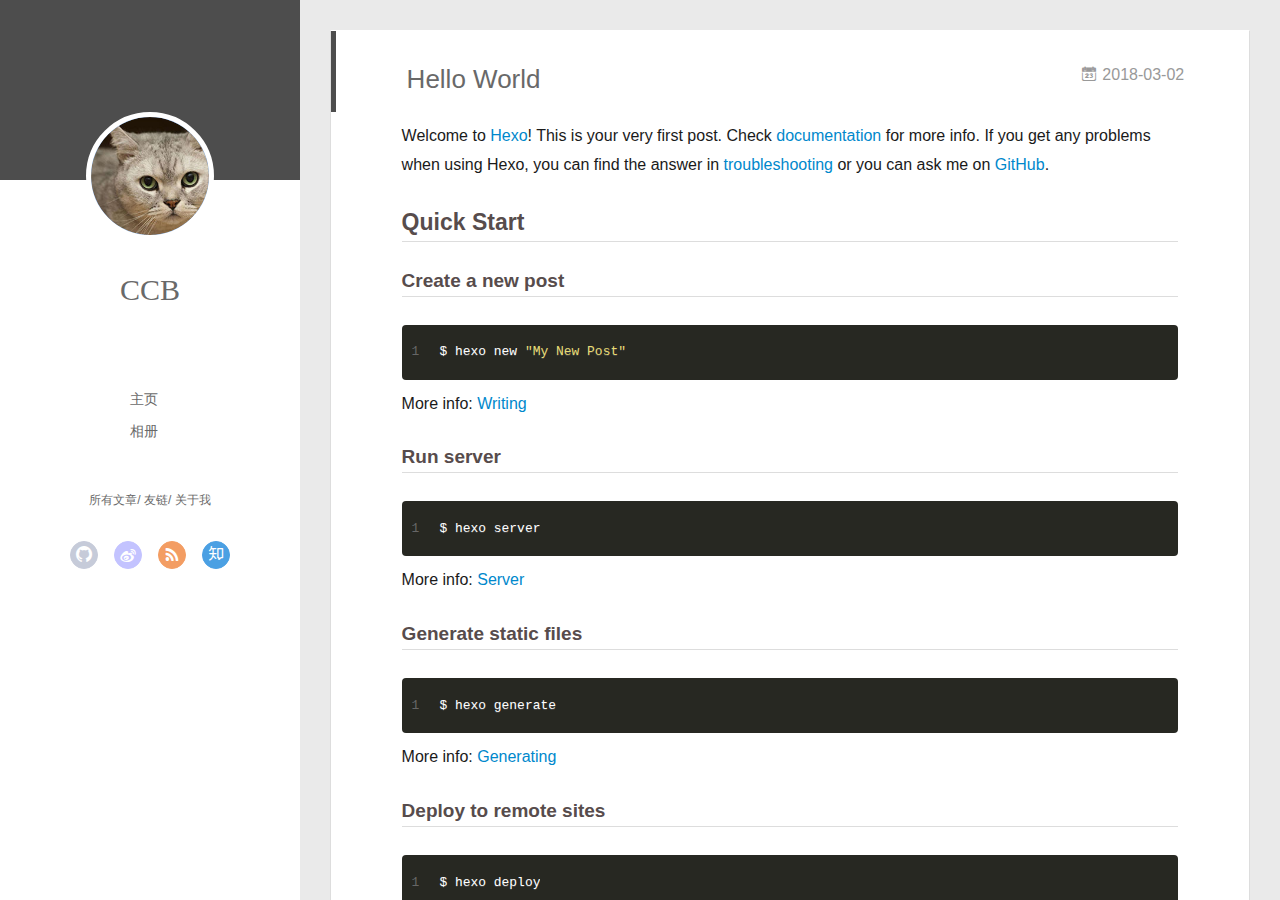
==== index.html @ eb19984a "Site updated: 2018-03-02 11:36:39" ====
<!DOCTYPE html>
<html>
<head>
  <meta charset="utf-8">
  
  <meta name="renderer" content="webkit">
  <meta http-equiv="X-UA-Compatible" content="IE=edge" >
  <link rel="dns-prefetch" href="http://yoursite.com">
  <title>CCB</title>
  <meta name="viewport" content="width=device-width, initial-scale=1, maximum-scale=1">
  <meta property="og:type" content="website">
<meta property="og:title" content="CCB">
<meta property="og:url" content="http://yoursite.com/index.html">
<meta property="og:site_name" content="CCB">
<meta name="twitter:card" content="summary">
<meta name="twitter:title" content="CCB">
  
    <link rel="alternative" href="/atom.xml" title="CCB" type="application/atom+xml">
  
  
    <link rel="icon" href="/favicon.png">
  
  <link rel="stylesheet" type="text/css" href="/./main.0cf68a.css">
  <style type="text/css">
  
    #container.show {
      background: linear-gradient(200deg,#a0cfe4,#e8c37e);
    }
  </style>
  

  

</head>

<body>
  <div id="container" q-class="show:isCtnShow">
    <canvas id="anm-canvas" class="anm-canvas"></canvas>
    <div class="left-col" q-class="show:isShow">
      
<div class="overlay" style="background: #4d4d4d"></div>
<div class="intrude-less">
	<header id="header" class="inner">
		<a href="/" class="profilepic">
			<img src="/img/touxiang2.jpg" class="js-avatar">
		</a>
		<hgroup>
		  <h1 class="header-author"><a href="/">CCB</a></h1>
		</hgroup>
		

		<nav class="header-menu">
			<ul>
			
				<li><a href="/">主页</a></li>
	        
				<li><a href="/photos/">相册</a></li>
	        
			</ul>
		</nav>
		<nav class="header-smart-menu">
    		
    			
    			<a q-on="click: openSlider(e, 'innerArchive')" href="javascript:void(0)">所有文章</a>
    			
            
    			
    			<a q-on="click: openSlider(e, 'friends')" href="javascript:void(0)">友链</a>
    			
            
    			
    			<a q-on="click: openSlider(e, 'aboutme')" href="javascript:void(0)">关于我</a>
    			
            
		</nav>
		<nav class="header-nav">
			<div class="social">
				
					<a class="github" target="_blank" href="#" title="github"><i class="icon-github"></i></a>
		        
					<a class="weibo" target="_blank" href="#" title="weibo"><i class="icon-weibo"></i></a>
		        
					<a class="rss" target="_blank" href="#" title="rss"><i class="icon-rss"></i></a>
		        
					<a class="zhihu" target="_blank" href="#" title="zhihu"><i class="icon-zhihu"></i></a>
		        
			</div>
		</nav>
	</header>		
</div>

    </div>
    <div class="mid-col" q-class="show:isShow,hide:isShow|isFalse">
      
<nav id="mobile-nav">
  	<div class="overlay js-overlay" style="background: #4d4d4d"></div>
	<div class="btnctn js-mobile-btnctn">
  		<div class="slider-trigger list" q-on="click: openSlider(e)"><i class="icon icon-sort"></i></div>
	</div>
	<div class="intrude-less">
		<header id="header" class="inner">
			<div class="profilepic">
				<img src="/img/touxiang2.jpg" class="js-avatar">
			</div>
			<hgroup>
			  <h1 class="header-author js-header-author">CCB</h1>
			</hgroup>
			
			
			
				
			
				
			
			
			
			<nav class="header-nav">
				<div class="social">
					
						<a class="github" target="_blank" href="#" title="github"><i class="icon-github"></i></a>
			        
						<a class="weibo" target="_blank" href="#" title="weibo"><i class="icon-weibo"></i></a>
			        
						<a class="rss" target="_blank" href="#" title="rss"><i class="icon-rss"></i></a>
			        
						<a class="zhihu" target="_blank" href="#" title="zhihu"><i class="icon-zhihu"></i></a>
			        
				</div>
			</nav>

			<nav class="header-menu js-header-menu">
				<ul style="width: 50%">
				
				
					<li style="width: 50%"><a href="/">主页</a></li>
		        
					<li style="width: 50%"><a href="/photos/">相册</a></li>
		        
				</ul>
			</nav>
		</header>				
	</div>
	<div class="mobile-mask" style="display:none" q-show="isShow"></div>
</nav>

      <div id="wrapper" class="body-wrap">
        <div class="menu-l">
          <div class="canvas-wrap">
            <canvas data-colors="#eaeaea" data-sectionHeight="100" data-contentId="js-content" id="myCanvas1" class="anm-canvas"></canvas>
          </div>
          <div id="js-content" class="content-ll">
            
  
    <article id="post-hello-world" class="article article-type-post  article-index" itemscope itemprop="blogPost">
  <div class="article-inner">
    
      <header class="article-header">
        
  
    <h1 itemprop="name">
      <a class="article-title" href="/2018/03/02/hello-world/">Hello World</a>
    </h1>
  

        
        <a href="/2018/03/02/hello-world/" class="archive-article-date">
  	<time datetime="2018-03-02T03:32:11.228Z" itemprop="datePublished"><i class="icon-calendar icon"></i>2018-03-02</time>
</a>
        
      </header>
    
    <div class="article-entry" itemprop="articleBody">
      
        <p>Welcome to <a href="https://hexo.io/" target="_blank" rel="noopener">Hexo</a>! This is your very first post. Check <a href="https://hexo.io/docs/" target="_blank" rel="noopener">documentation</a> for more info. If you get any problems when using Hexo, you can find the answer in <a href="https://hexo.io/docs/troubleshooting.html" target="_blank" rel="noopener">troubleshooting</a> or you can ask me on <a href="https://github.com/hexojs/hexo/issues" target="_blank" rel="noopener">GitHub</a>.</p>
<h2 id="Quick-Start"><a href="#Quick-Start" class="headerlink" title="Quick Start"></a>Quick Start</h2><h3 id="Create-a-new-post"><a href="#Create-a-new-post" class="headerlink" title="Create a new post"></a>Create a new post</h3><figure class="highlight bash"><table><tr><td class="gutter"><pre><span class="line">1</span><br></pre></td><td class="code"><pre><span class="line">$ hexo new <span class="string">"My New Post"</span></span><br></pre></td></tr></table></figure>
<p>More info: <a href="https://hexo.io/docs/writing.html" target="_blank" rel="noopener">Writing</a></p>
<h3 id="Run-server"><a href="#Run-server" class="headerlink" title="Run server"></a>Run server</h3><figure class="highlight bash"><table><tr><td class="gutter"><pre><span class="line">1</span><br></pre></td><td class="code"><pre><span class="line">$ hexo server</span><br></pre></td></tr></table></figure>
<p>More info: <a href="https://hexo.io/docs/server.html" target="_blank" rel="noopener">Server</a></p>
<h3 id="Generate-static-files"><a href="#Generate-static-files" class="headerlink" title="Generate static files"></a>Generate static files</h3><figure class="highlight bash"><table><tr><td class="gutter"><pre><span class="line">1</span><br></pre></td><td class="code"><pre><span class="line">$ hexo generate</span><br></pre></td></tr></table></figure>
<p>More info: <a href="https://hexo.io/docs/generating.html" target="_blank" rel="noopener">Generating</a></p>
<h3 id="Deploy-to-remote-sites"><a href="#Deploy-to-remote-sites" class="headerlink" title="Deploy to remote sites"></a>Deploy to remote sites</h3><figure class="highlight bash"><table><tr><td class="gutter"><pre><span class="line">1</span><br></pre></td><td class="code"><pre><span class="line">$ hexo deploy</span><br></pre></td></tr></table></figure>
<p>More info: <a href="https://hexo.io/docs/deployment.html" target="_blank" rel="noopener">Deployment</a></p>

      

      
    </div>
    <div class="article-info article-info-index">
      
      
      

      
        <p class="article-more-link">
          <a class="article-more-a" href="/2018/03/02/hello-world/">展开全文 >></a>
        </p>
      

      
      <div class="clearfix"></div>
    </div>
  </div>
</article>

<aside class="wrap-side-operation">
    <div class="mod-side-operation">
        
        <div class="jump-container" id="js-jump-container" style="display:none;">
            <a href="javascript:void(0)" class="mod-side-operation__jump-to-top">
                <i class="icon-font icon-back"></i>
            </a>
            <div id="js-jump-plan-container" class="jump-plan-container" style="top: -11px;">
                <i class="icon-font icon-plane jump-plane"></i>
            </div>
        </div>
        
        
    </div>
</aside>




  
    <article id="post-你好，Hexo" class="article article-type-post  article-index" itemscope itemprop="blogPost">
  <div class="article-inner">
    
      <header class="article-header">
        
  
    <h1 itemprop="name">
      <a class="article-title" href="/2018/02/28/你好，Hexo/">你好，Hexo</a>
    </h1>
  

        
        <a href="/2018/02/28/你好，Hexo/" class="archive-article-date">
  	<time datetime="2018-02-28T11:35:51.000Z" itemprop="datePublished"><i class="icon-calendar icon"></i>2018-02-28</time>
</a>
        
      </header>
    
    <div class="article-entry" itemprop="articleBody">
      
        
      

      
    </div>
    <div class="article-info article-info-index">
      
      
      

      
        <p class="article-more-link">
          <a class="article-more-a" href="/2018/02/28/你好，Hexo/">展开全文 >></a>
        </p>
      

      
      <div class="clearfix"></div>
    </div>
  </div>
</article>

<aside class="wrap-side-operation">
    <div class="mod-side-operation">
        
        <div class="jump-container" id="js-jump-container" style="display:none;">
            <a href="javascript:void(0)" class="mod-side-operation__jump-to-top">
                <i class="icon-font icon-back"></i>
            </a>
            <div id="js-jump-plan-container" class="jump-plan-container" style="top: -11px;">
                <i class="icon-font icon-plane jump-plane"></i>
            </div>
        </div>
        
        
    </div>
</aside>




  
  


          </div>
        </div>
      </div>
      <footer id="footer">
  <div class="outer">
    <div id="footer-info">
    	<div class="footer-left">
    		&copy; 2018 CCB
    	</div>
      	<div class="footer-right">
      		<a href="http://hexo.io/" target="_blank">Hexo</a>  Theme <a href="https://github.com/litten/hexo-theme-yilia" target="_blank">Yilia</a> by Litten
      	</div>
    </div>
  </div>
</footer>
    </div>
    <script>
	var yiliaConfig = {
		mathjax: false,
		isHome: true,
		isPost: false,
		isArchive: false,
		isTag: false,
		isCategory: false,
		open_in_new: false,
		toc_hide_index: true,
		root: "/",
		innerArchive: true,
		showTags: false
	}
</script>

<script>!function(t){function n(e){if(r[e])return r[e].exports;var i=r[e]={exports:{},id:e,loaded:!1};return t[e].call(i.exports,i,i.exports,n),i.loaded=!0,i.exports}var r={};n.m=t,n.c=r,n.p="./",n(0)}([function(t,n,r){r(195),t.exports=r(191)},function(t,n,r){var e=r(3),i=r(52),o=r(27),u=r(28),c=r(53),f="prototype",a=function(t,n,r){var s,l,h,v,p=t&a.F,d=t&a.G,y=t&a.S,g=t&a.P,b=t&a.B,m=d?e:y?e[n]||(e[n]={}):(e[n]||{})[f],x=d?i:i[n]||(i[n]={}),w=x[f]||(x[f]={});d&&(r=n);for(s in r)l=!p&&m&&void 0!==m[s],h=(l?m:r)[s],v=b&&l?c(h,e):g&&"function"==typeof h?c(Function.call,h):h,m&&u(m,s,h,t&a.U),x[s]!=h&&o(x,s,v),g&&w[s]!=h&&(w[s]=h)};e.core=i,a.F=1,a.G=2,a.S=4,a.P=8,a.B=16,a.W=32,a.U=64,a.R=128,t.exports=a},function(t,n,r){var e=r(6);t.exports=function(t){if(!e(t))throw TypeError(t+" is not an object!");return t}},function(t,n){var r=t.exports="undefined"!=typeof window&&window.Math==Math?window:"undefined"!=typeof self&&self.Math==Math?self:Function("return this")();"number"==typeof __g&&(__g=r)},function(t,n){t.exports=function(t){try{return!!t()}catch(t){return!0}}},function(t,n){var r=t.exports="undefined"!=typeof window&&window.Math==Math?window:"undefined"!=typeof self&&self.Math==Math?self:Function("return this")();"number"==typeof __g&&(__g=r)},function(t,n){t.exports=function(t){return"object"==typeof t?null!==t:"function"==typeof t}},function(t,n,r){var e=r(126)("wks"),i=r(76),o=r(3).Symbol,u="function"==typeof o;(t.exports=function(t){return e[t]||(e[t]=u&&o[t]||(u?o:i)("Symbol."+t))}).store=e},function(t,n){var r={}.hasOwnProperty;t.exports=function(t,n){return r.call(t,n)}},function(t,n,r){var e=r(94),i=r(33);t.exports=function(t){return e(i(t))}},function(t,n,r){t.exports=!r(4)(function(){return 7!=Object.defineProperty({},"a",{get:function(){return 7}}).a})},function(t,n,r){var e=r(2),i=r(167),o=r(50),u=Object.defineProperty;n.f=r(10)?Object.defineProperty:function(t,n,r){if(e(t),n=o(n,!0),e(r),i)try{return u(t,n,r)}catch(t){}if("get"in r||"set"in r)throw TypeError("Accessors not supported!");return"value"in r&&(t[n]=r.value),t}},function(t,n,r){t.exports=!r(18)(function(){return 7!=Object.defineProperty({},"a",{get:function(){return 7}}).a})},function(t,n,r){var e=r(14),i=r(22);t.exports=r(12)?function(t,n,r){return e.f(t,n,i(1,r))}:function(t,n,r){return t[n]=r,t}},function(t,n,r){var e=r(20),i=r(58),o=r(42),u=Object.defineProperty;n.f=r(12)?Object.defineProperty:function(t,n,r){if(e(t),n=o(n,!0),e(r),i)try{return u(t,n,r)}catch(t){}if("get"in r||"set"in r)throw TypeError("Accessors not supported!");return"value"in r&&(t[n]=r.value),t}},function(t,n,r){var e=r(40)("wks"),i=r(23),o=r(5).Symbol,u="function"==typeof o;(t.exports=function(t){return e[t]||(e[t]=u&&o[t]||(u?o:i)("Symbol."+t))}).store=e},function(t,n,r){var e=r(67),i=Math.min;t.exports=function(t){return t>0?i(e(t),9007199254740991):0}},function(t,n,r){var e=r(46);t.exports=function(t){return Object(e(t))}},function(t,n){t.exports=function(t){try{return!!t()}catch(t){return!0}}},function(t,n,r){var e=r(63),i=r(34);t.exports=Object.keys||function(t){return e(t,i)}},function(t,n,r){var e=r(21);t.exports=function(t){if(!e(t))throw TypeError(t+" is not an object!");return t}},function(t,n){t.exports=function(t){return"object"==typeof t?null!==t:"function"==typeof t}},function(t,n){t.exports=function(t,n){return{enumerable:!(1&t),configurable:!(2&t),writable:!(4&t),value:n}}},function(t,n){var r=0,e=Math.random();t.exports=function(t){return"Symbol(".concat(void 0===t?"":t,")_",(++r+e).toString(36))}},function(t,n){var r={}.hasOwnProperty;t.exports=function(t,n){return r.call(t,n)}},function(t,n){var r=t.exports={version:"2.4.0"};"number"==typeof __e&&(__e=r)},function(t,n){t.exports=function(t){if("function"!=typeof t)throw TypeError(t+" is not a function!");return t}},function(t,n,r){var e=r(11),i=r(66);t.exports=r(10)?function(t,n,r){return e.f(t,n,i(1,r))}:function(t,n,r){return t[n]=r,t}},function(t,n,r){var e=r(3),i=r(27),o=r(24),u=r(76)("src"),c="toString",f=Function[c],a=(""+f).split(c);r(52).inspectSource=function(t){return f.call(t)},(t.exports=function(t,n,r,c){var f="function"==typeof r;f&&(o(r,"name")||i(r,"name",n)),t[n]!==r&&(f&&(o(r,u)||i(r,u,t[n]?""+t[n]:a.join(String(n)))),t===e?t[n]=r:c?t[n]?t[n]=r:i(t,n,r):(delete t[n],i(t,n,r)))})(Function.prototype,c,function(){return"function"==typeof this&&this[u]||f.call(this)})},function(t,n,r){var e=r(1),i=r(4),o=r(46),u=function(t,n,r,e){var i=String(o(t)),u="<"+n;return""!==r&&(u+=" "+r+'="'+String(e).replace(/"/g,"&quot;")+'"'),u+">"+i+"</"+n+">"};t.exports=function(t,n){var r={};r[t]=n(u),e(e.P+e.F*i(function(){var n=""[t]('"');return n!==n.toLowerCase()||n.split('"').length>3}),"String",r)}},function(t,n,r){var e=r(115),i=r(46);t.exports=function(t){return e(i(t))}},function(t,n,r){var e=r(116),i=r(66),o=r(30),u=r(50),c=r(24),f=r(167),a=Object.getOwnPropertyDescriptor;n.f=r(10)?a:function(t,n){if(t=o(t),n=u(n,!0),f)try{return a(t,n)}catch(t){}if(c(t,n))return i(!e.f.call(t,n),t[n])}},function(t,n,r){var e=r(24),i=r(17),o=r(145)("IE_PROTO"),u=Object.prototype;t.exports=Object.getPrototypeOf||function(t){return t=i(t),e(t,o)?t[o]:"function"==typeof t.constructor&&t instanceof t.constructor?t.constructor.prototype:t instanceof Object?u:null}},function(t,n){t.exports=function(t){if(void 0==t)throw TypeError("Can't call method on  "+t);return t}},function(t,n){t.exports="constructor,hasOwnProperty,isPrototypeOf,propertyIsEnumerable,toLocaleString,toString,valueOf".split(",")},function(t,n){t.exports={}},function(t,n){t.exports=!0},function(t,n){n.f={}.propertyIsEnumerable},function(t,n,r){var e=r(14).f,i=r(8),o=r(15)("toStringTag");t.exports=function(t,n,r){t&&!i(t=r?t:t.prototype,o)&&e(t,o,{configurable:!0,value:n})}},function(t,n,r){var e=r(40)("keys"),i=r(23);t.exports=function(t){return e[t]||(e[t]=i(t))}},function(t,n,r){var e=r(5),i="__core-js_shared__",o=e[i]||(e[i]={});t.exports=function(t){return o[t]||(o[t]={})}},function(t,n){var r=Math.ceil,e=Math.floor;t.exports=function(t){return isNaN(t=+t)?0:(t>0?e:r)(t)}},function(t,n,r){var e=r(21);t.exports=function(t,n){if(!e(t))return t;var r,i;if(n&&"function"==typeof(r=t.toString)&&!e(i=r.call(t)))return i;if("function"==typeof(r=t.valueOf)&&!e(i=r.call(t)))return i;if(!n&&"function"==typeof(r=t.toString)&&!e(i=r.call(t)))return i;throw TypeError("Can't convert object to primitive value")}},function(t,n,r){var e=r(5),i=r(25),o=r(36),u=r(44),c=r(14).f;t.exports=function(t){var n=i.Symbol||(i.Symbol=o?{}:e.Symbol||{});"_"==t.charAt(0)||t in n||c(n,t,{value:u.f(t)})}},function(t,n,r){n.f=r(15)},function(t,n){var r={}.toString;t.exports=function(t){return r.call(t).slice(8,-1)}},function(t,n){t.exports=function(t){if(void 0==t)throw TypeError("Can't call method on  "+t);return t}},function(t,n,r){var e=r(4);t.exports=function(t,n){return!!t&&e(function(){n?t.call(null,function(){},1):t.call(null)})}},function(t,n,r){var e=r(53),i=r(115),o=r(17),u=r(16),c=r(203);t.exports=function(t,n){var r=1==t,f=2==t,a=3==t,s=4==t,l=6==t,h=5==t||l,v=n||c;return function(n,c,p){for(var d,y,g=o(n),b=i(g),m=e(c,p,3),x=u(b.length),w=0,S=r?v(n,x):f?v(n,0):void 0;x>w;w++)if((h||w in b)&&(d=b[w],y=m(d,w,g),t))if(r)S[w]=y;else if(y)switch(t){case 3:return!0;case 5:return d;case 6:return w;case 2:S.push(d)}else if(s)return!1;return l?-1:a||s?s:S}}},function(t,n,r){var e=r(1),i=r(52),o=r(4);t.exports=function(t,n){var r=(i.Object||{})[t]||Object[t],u={};u[t]=n(r),e(e.S+e.F*o(function(){r(1)}),"Object",u)}},function(t,n,r){var e=r(6);t.exports=function(t,n){if(!e(t))return t;var r,i;if(n&&"function"==typeof(r=t.toString)&&!e(i=r.call(t)))return i;if("function"==typeof(r=t.valueOf)&&!e(i=r.call(t)))return i;if(!n&&"function"==typeof(r=t.toString)&&!e(i=r.call(t)))return i;throw TypeError("Can't convert object to primitive value")}},function(t,n,r){var e=r(5),i=r(25),o=r(91),u=r(13),c="prototype",f=function(t,n,r){var a,s,l,h=t&f.F,v=t&f.G,p=t&f.S,d=t&f.P,y=t&f.B,g=t&f.W,b=v?i:i[n]||(i[n]={}),m=b[c],x=v?e:p?e[n]:(e[n]||{})[c];v&&(r=n);for(a in r)(s=!h&&x&&void 0!==x[a])&&a in b||(l=s?x[a]:r[a],b[a]=v&&"function"!=typeof x[a]?r[a]:y&&s?o(l,e):g&&x[a]==l?function(t){var n=function(n,r,e){if(this instanceof t){switch(arguments.length){case 0:return new t;case 1:return new t(n);case 2:return new t(n,r)}return new t(n,r,e)}return t.apply(this,arguments)};return n[c]=t[c],n}(l):d&&"function"==typeof l?o(Function.call,l):l,d&&((b.virtual||(b.virtual={}))[a]=l,t&f.R&&m&&!m[a]&&u(m,a,l)))};f.F=1,f.G=2,f.S=4,f.P=8,f.B=16,f.W=32,f.U=64,f.R=128,t.exports=f},function(t,n){var r=t.exports={version:"2.4.0"};"number"==typeof __e&&(__e=r)},function(t,n,r){var e=r(26);t.exports=function(t,n,r){if(e(t),void 0===n)return t;switch(r){case 1:return function(r){return t.call(n,r)};case 2:return function(r,e){return t.call(n,r,e)};case 3:return function(r,e,i){return t.call(n,r,e,i)}}return function(){return t.apply(n,arguments)}}},function(t,n,r){var e=r(183),i=r(1),o=r(126)("metadata"),u=o.store||(o.store=new(r(186))),c=function(t,n,r){var i=u.get(t);if(!i){if(!r)return;u.set(t,i=new e)}var o=i.get(n);if(!o){if(!r)return;i.set(n,o=new e)}return o},f=function(t,n,r){var e=c(n,r,!1);return void 0!==e&&e.has(t)},a=function(t,n,r){var e=c(n,r,!1);return void 0===e?void 0:e.get(t)},s=function(t,n,r,e){c(r,e,!0).set(t,n)},l=function(t,n){var r=c(t,n,!1),e=[];return r&&r.forEach(function(t,n){e.push(n)}),e},h=function(t){return void 0===t||"symbol"==typeof t?t:String(t)},v=function(t){i(i.S,"Reflect",t)};t.exports={store:u,map:c,has:f,get:a,set:s,keys:l,key:h,exp:v}},function(t,n,r){"use strict";if(r(10)){var e=r(69),i=r(3),o=r(4),u=r(1),c=r(127),f=r(152),a=r(53),s=r(68),l=r(66),h=r(27),v=r(73),p=r(67),d=r(16),y=r(75),g=r(50),b=r(24),m=r(180),x=r(114),w=r(6),S=r(17),_=r(137),O=r(70),E=r(32),P=r(71).f,j=r(154),F=r(76),M=r(7),A=r(48),N=r(117),T=r(146),I=r(155),k=r(80),L=r(123),R=r(74),C=r(130),D=r(160),U=r(11),W=r(31),G=U.f,B=W.f,V=i.RangeError,z=i.TypeError,q=i.Uint8Array,K="ArrayBuffer",J="Shared"+K,Y="BYTES_PER_ELEMENT",H="prototype",$=Array[H],X=f.ArrayBuffer,Q=f.DataView,Z=A(0),tt=A(2),nt=A(3),rt=A(4),et=A(5),it=A(6),ot=N(!0),ut=N(!1),ct=I.values,ft=I.keys,at=I.entries,st=$.lastIndexOf,lt=$.reduce,ht=$.reduceRight,vt=$.join,pt=$.sort,dt=$.slice,yt=$.toString,gt=$.toLocaleString,bt=M("iterator"),mt=M("toStringTag"),xt=F("typed_constructor"),wt=F("def_constructor"),St=c.CONSTR,_t=c.TYPED,Ot=c.VIEW,Et="Wrong length!",Pt=A(1,function(t,n){return Tt(T(t,t[wt]),n)}),jt=o(function(){return 1===new q(new Uint16Array([1]).buffer)[0]}),Ft=!!q&&!!q[H].set&&o(function(){new q(1).set({})}),Mt=function(t,n){if(void 0===t)throw z(Et);var r=+t,e=d(t);if(n&&!m(r,e))throw V(Et);return e},At=function(t,n){var r=p(t);if(r<0||r%n)throw V("Wrong offset!");return r},Nt=function(t){if(w(t)&&_t in t)return t;throw z(t+" is not a typed array!")},Tt=function(t,n){if(!(w(t)&&xt in t))throw z("It is not a typed array constructor!");return new t(n)},It=function(t,n){return kt(T(t,t[wt]),n)},kt=function(t,n){for(var r=0,e=n.length,i=Tt(t,e);e>r;)i[r]=n[r++];return i},Lt=function(t,n,r){G(t,n,{get:function(){return this._d[r]}})},Rt=function(t){var n,r,e,i,o,u,c=S(t),f=arguments.length,s=f>1?arguments[1]:void 0,l=void 0!==s,h=j(c);if(void 0!=h&&!_(h)){for(u=h.call(c),e=[],n=0;!(o=u.next()).done;n++)e.push(o.value);c=e}for(l&&f>2&&(s=a(s,arguments[2],2)),n=0,r=d(c.length),i=Tt(this,r);r>n;n++)i[n]=l?s(c[n],n):c[n];return i},Ct=function(){for(var t=0,n=arguments.length,r=Tt(this,n);n>t;)r[t]=arguments[t++];return r},Dt=!!q&&o(function(){gt.call(new q(1))}),Ut=function(){return gt.apply(Dt?dt.call(Nt(this)):Nt(this),arguments)},Wt={copyWithin:function(t,n){return D.call(Nt(this),t,n,arguments.length>2?arguments[2]:void 0)},every:function(t){return rt(Nt(this),t,arguments.length>1?arguments[1]:void 0)},fill:function(t){return C.apply(Nt(this),arguments)},filter:function(t){return It(this,tt(Nt(this),t,arguments.length>1?arguments[1]:void 0))},find:function(t){return et(Nt(this),t,arguments.length>1?arguments[1]:void 0)},findIndex:function(t){return it(Nt(this),t,arguments.length>1?arguments[1]:void 0)},forEach:function(t){Z(Nt(this),t,arguments.length>1?arguments[1]:void 0)},indexOf:function(t){return ut(Nt(this),t,arguments.length>1?arguments[1]:void 0)},includes:function(t){return ot(Nt(this),t,arguments.length>1?arguments[1]:void 0)},join:function(t){return vt.apply(Nt(this),arguments)},lastIndexOf:function(t){return st.apply(Nt(this),arguments)},map:function(t){return Pt(Nt(this),t,arguments.length>1?arguments[1]:void 0)},reduce:function(t){return lt.apply(Nt(this),arguments)},reduceRight:function(t){return ht.apply(Nt(this),arguments)},reverse:function(){for(var t,n=this,r=Nt(n).length,e=Math.floor(r/2),i=0;i<e;)t=n[i],n[i++]=n[--r],n[r]=t;return n},some:function(t){return nt(Nt(this),t,arguments.length>1?arguments[1]:void 0)},sort:function(t){return pt.call(Nt(this),t)},subarray:function(t,n){var r=Nt(this),e=r.length,i=y(t,e);return new(T(r,r[wt]))(r.buffer,r.byteOffset+i*r.BYTES_PER_ELEMENT,d((void 0===n?e:y(n,e))-i))}},Gt=function(t,n){return It(this,dt.call(Nt(this),t,n))},Bt=function(t){Nt(this);var n=At(arguments[1],1),r=this.length,e=S(t),i=d(e.length),o=0;if(i+n>r)throw V(Et);for(;o<i;)this[n+o]=e[o++]},Vt={entries:function(){return at.call(Nt(this))},keys:function(){return ft.call(Nt(this))},values:function(){return ct.call(Nt(this))}},zt=function(t,n){return w(t)&&t[_t]&&"symbol"!=typeof n&&n in t&&String(+n)==String(n)},qt=function(t,n){return zt(t,n=g(n,!0))?l(2,t[n]):B(t,n)},Kt=function(t,n,r){return!(zt(t,n=g(n,!0))&&w(r)&&b(r,"value"))||b(r,"get")||b(r,"set")||r.configurable||b(r,"writable")&&!r.writable||b(r,"enumerable")&&!r.enumerable?G(t,n,r):(t[n]=r.value,t)};St||(W.f=qt,U.f=Kt),u(u.S+u.F*!St,"Object",{getOwnPropertyDescriptor:qt,defineProperty:Kt}),o(function(){yt.call({})})&&(yt=gt=function(){return vt.call(this)});var Jt=v({},Wt);v(Jt,Vt),h(Jt,bt,Vt.values),v(Jt,{slice:Gt,set:Bt,constructor:function(){},toString:yt,toLocaleString:Ut}),Lt(Jt,"buffer","b"),Lt(Jt,"byteOffset","o"),Lt(Jt,"byteLength","l"),Lt(Jt,"length","e"),G(Jt,mt,{get:function(){return this[_t]}}),t.exports=function(t,n,r,f){f=!!f;var a=t+(f?"Clamped":"")+"Array",l="Uint8Array"!=a,v="get"+t,p="set"+t,y=i[a],g=y||{},b=y&&E(y),m=!y||!c.ABV,S={},_=y&&y[H],j=function(t,r){var e=t._d;return e.v[v](r*n+e.o,jt)},F=function(t,r,e){var i=t._d;f&&(e=(e=Math.round(e))<0?0:e>255?255:255&e),i.v[p](r*n+i.o,e,jt)},M=function(t,n){G(t,n,{get:function(){return j(this,n)},set:function(t){return F(this,n,t)},enumerable:!0})};m?(y=r(function(t,r,e,i){s(t,y,a,"_d");var o,u,c,f,l=0,v=0;if(w(r)){if(!(r instanceof X||(f=x(r))==K||f==J))return _t in r?kt(y,r):Rt.call(y,r);o=r,v=At(e,n);var p=r.byteLength;if(void 0===i){if(p%n)throw V(Et);if((u=p-v)<0)throw V(Et)}else if((u=d(i)*n)+v>p)throw V(Et);c=u/n}else c=Mt(r,!0),u=c*n,o=new X(u);for(h(t,"_d",{b:o,o:v,l:u,e:c,v:new Q(o)});l<c;)M(t,l++)}),_=y[H]=O(Jt),h(_,"constructor",y)):L(function(t){new y(null),new y(t)},!0)||(y=r(function(t,r,e,i){s(t,y,a);var o;return w(r)?r instanceof X||(o=x(r))==K||o==J?void 0!==i?new g(r,At(e,n),i):void 0!==e?new g(r,At(e,n)):new g(r):_t in r?kt(y,r):Rt.call(y,r):new g(Mt(r,l))}),Z(b!==Function.prototype?P(g).concat(P(b)):P(g),function(t){t in y||h(y,t,g[t])}),y[H]=_,e||(_.constructor=y));var A=_[bt],N=!!A&&("values"==A.name||void 0==A.name),T=Vt.values;h(y,xt,!0),h(_,_t,a),h(_,Ot,!0),h(_,wt,y),(f?new y(1)[mt]==a:mt in _)||G(_,mt,{get:function(){return a}}),S[a]=y,u(u.G+u.W+u.F*(y!=g),S),u(u.S,a,{BYTES_PER_ELEMENT:n,from:Rt,of:Ct}),Y in _||h(_,Y,n),u(u.P,a,Wt),R(a),u(u.P+u.F*Ft,a,{set:Bt}),u(u.P+u.F*!N,a,Vt),u(u.P+u.F*(_.toString!=yt),a,{toString:yt}),u(u.P+u.F*o(function(){new y(1).slice()}),a,{slice:Gt}),u(u.P+u.F*(o(function(){return[1,2].toLocaleString()!=new y([1,2]).toLocaleString()})||!o(function(){_.toLocaleString.call([1,2])})),a,{toLocaleString:Ut}),k[a]=N?A:T,e||N||h(_,bt,T)}}else t.exports=function(){}},function(t,n){var r={}.toString;t.exports=function(t){return r.call(t).slice(8,-1)}},function(t,n,r){var e=r(21),i=r(5).document,o=e(i)&&e(i.createElement);t.exports=function(t){return o?i.createElement(t):{}}},function(t,n,r){t.exports=!r(12)&&!r(18)(function(){return 7!=Object.defineProperty(r(57)("div"),"a",{get:function(){return 7}}).a})},function(t,n,r){"use strict";var e=r(36),i=r(51),o=r(64),u=r(13),c=r(8),f=r(35),a=r(96),s=r(38),l=r(103),h=r(15)("iterator"),v=!([].keys&&"next"in[].keys()),p="keys",d="values",y=function(){return this};t.exports=function(t,n,r,g,b,m,x){a(r,n,g);var w,S,_,O=function(t){if(!v&&t in F)return F[t];switch(t){case p:case d:return function(){return new r(this,t)}}return function(){return new r(this,t)}},E=n+" Iterator",P=b==d,j=!1,F=t.prototype,M=F[h]||F["@@iterator"]||b&&F[b],A=M||O(b),N=b?P?O("entries"):A:void 0,T="Array"==n?F.entries||M:M;if(T&&(_=l(T.call(new t)))!==Object.prototype&&(s(_,E,!0),e||c(_,h)||u(_,h,y)),P&&M&&M.name!==d&&(j=!0,A=function(){return M.call(this)}),e&&!x||!v&&!j&&F[h]||u(F,h,A),f[n]=A,f[E]=y,b)if(w={values:P?A:O(d),keys:m?A:O(p),entries:N},x)for(S in w)S in F||o(F,S,w[S]);else i(i.P+i.F*(v||j),n,w);return w}},function(t,n,r){var e=r(20),i=r(100),o=r(34),u=r(39)("IE_PROTO"),c=function(){},f="prototype",a=function(){var t,n=r(57)("iframe"),e=o.length;for(n.style.display="none",r(93).appendChild(n),n.src="javascript:",t=n.contentWindow.document,t.open(),t.write("<script>document.F=Object<\/script>"),t.close(),a=t.F;e--;)delete a[f][o[e]];return a()};t.exports=Object.create||function(t,n){var r;return null!==t?(c[f]=e(t),r=new c,c[f]=null,r[u]=t):r=a(),void 0===n?r:i(r,n)}},function(t,n,r){var e=r(63),i=r(34).concat("length","prototype");n.f=Object.getOwnPropertyNames||function(t){return e(t,i)}},function(t,n){n.f=Object.getOwnPropertySymbols},function(t,n,r){var e=r(8),i=r(9),o=r(90)(!1),u=r(39)("IE_PROTO");t.exports=function(t,n){var r,c=i(t),f=0,a=[];for(r in c)r!=u&&e(c,r)&&a.push(r);for(;n.length>f;)e(c,r=n[f++])&&(~o(a,r)||a.push(r));return a}},function(t,n,r){t.exports=r(13)},function(t,n,r){var e=r(76)("meta"),i=r(6),o=r(24),u=r(11).f,c=0,f=Object.isExtensible||function(){return!0},a=!r(4)(function(){return f(Object.preventExtensions({}))}),s=function(t){u(t,e,{value:{i:"O"+ ++c,w:{}}})},l=function(t,n){if(!i(t))return"symbol"==typeof t?t:("string"==typeof t?"S":"P")+t;if(!o(t,e)){if(!f(t))return"F";if(!n)return"E";s(t)}return t[e].i},h=function(t,n){if(!o(t,e)){if(!f(t))return!0;if(!n)return!1;s(t)}return t[e].w},v=function(t){return a&&p.NEED&&f(t)&&!o(t,e)&&s(t),t},p=t.exports={KEY:e,NEED:!1,fastKey:l,getWeak:h,onFreeze:v}},function(t,n){t.exports=function(t,n){return{enumerable:!(1&t),configurable:!(2&t),writable:!(4&t),value:n}}},function(t,n){var r=Math.ceil,e=Math.floor;t.exports=function(t){return isNaN(t=+t)?0:(t>0?e:r)(t)}},function(t,n){t.exports=function(t,n,r,e){if(!(t instanceof n)||void 0!==e&&e in t)throw TypeError(r+": incorrect invocation!");return t}},function(t,n){t.exports=!1},function(t,n,r){var e=r(2),i=r(173),o=r(133),u=r(145)("IE_PROTO"),c=function(){},f="prototype",a=function(){var t,n=r(132)("iframe"),e=o.length;for(n.style.display="none",r(135).appendChild(n),n.src="javascript:",t=n.contentWindow.document,t.open(),t.write("<script>document.F=Object<\/script>"),t.close(),a=t.F;e--;)delete a[f][o[e]];return a()};t.exports=Object.create||function(t,n){var r;return null!==t?(c[f]=e(t),r=new c,c[f]=null,r[u]=t):r=a(),void 0===n?r:i(r,n)}},function(t,n,r){var e=r(175),i=r(133).concat("length","prototype");n.f=Object.getOwnPropertyNames||function(t){return e(t,i)}},function(t,n,r){var e=r(175),i=r(133);t.exports=Object.keys||function(t){return e(t,i)}},function(t,n,r){var e=r(28);t.exports=function(t,n,r){for(var i in n)e(t,i,n[i],r);return t}},function(t,n,r){"use strict";var e=r(3),i=r(11),o=r(10),u=r(7)("species");t.exports=function(t){var n=e[t];o&&n&&!n[u]&&i.f(n,u,{configurable:!0,get:function(){return this}})}},function(t,n,r){var e=r(67),i=Math.max,o=Math.min;t.exports=function(t,n){return t=e(t),t<0?i(t+n,0):o(t,n)}},function(t,n){var r=0,e=Math.random();t.exports=function(t){return"Symbol(".concat(void 0===t?"":t,")_",(++r+e).toString(36))}},function(t,n,r){var e=r(33);t.exports=function(t){return Object(e(t))}},function(t,n,r){var e=r(7)("unscopables"),i=Array.prototype;void 0==i[e]&&r(27)(i,e,{}),t.exports=function(t){i[e][t]=!0}},function(t,n,r){var e=r(53),i=r(169),o=r(137),u=r(2),c=r(16),f=r(154),a={},s={},n=t.exports=function(t,n,r,l,h){var v,p,d,y,g=h?function(){return t}:f(t),b=e(r,l,n?2:1),m=0;if("function"!=typeof g)throw TypeError(t+" is not iterable!");if(o(g)){for(v=c(t.length);v>m;m++)if((y=n?b(u(p=t[m])[0],p[1]):b(t[m]))===a||y===s)return y}else for(d=g.call(t);!(p=d.next()).done;)if((y=i(d,b,p.value,n))===a||y===s)return y};n.BREAK=a,n.RETURN=s},function(t,n){t.exports={}},function(t,n,r){var e=r(11).f,i=r(24),o=r(7)("toStringTag");t.exports=function(t,n,r){t&&!i(t=r?t:t.prototype,o)&&e(t,o,{configurable:!0,value:n})}},function(t,n,r){var e=r(1),i=r(46),o=r(4),u=r(150),c="["+u+"]",f="​",a=RegExp("^"+c+c+"*"),s=RegExp(c+c+"*$"),l=function(t,n,r){var i={},c=o(function(){return!!u[t]()||f[t]()!=f}),a=i[t]=c?n(h):u[t];r&&(i[r]=a),e(e.P+e.F*c,"String",i)},h=l.trim=function(t,n){return t=String(i(t)),1&n&&(t=t.replace(a,"")),2&n&&(t=t.replace(s,"")),t};t.exports=l},function(t,n,r){t.exports={default:r(86),__esModule:!0}},function(t,n,r){t.exports={default:r(87),__esModule:!0}},function(t,n,r){"use strict";function e(t){return t&&t.__esModule?t:{default:t}}n.__esModule=!0;var i=r(84),o=e(i),u=r(83),c=e(u),f="function"==typeof c.default&&"symbol"==typeof o.default?function(t){return typeof t}:function(t){return t&&"function"==typeof c.default&&t.constructor===c.default&&t!==c.default.prototype?"symbol":typeof t};n.default="function"==typeof c.default&&"symbol"===f(o.default)?function(t){return void 0===t?"undefined":f(t)}:function(t){return t&&"function"==typeof c.default&&t.constructor===c.default&&t!==c.default.prototype?"symbol":void 0===t?"undefined":f(t)}},function(t,n,r){r(110),r(108),r(111),r(112),t.exports=r(25).Symbol},function(t,n,r){r(109),r(113),t.exports=r(44).f("iterator")},function(t,n){t.exports=function(t){if("function"!=typeof t)throw TypeError(t+" is not a function!");return t}},function(t,n){t.exports=function(){}},function(t,n,r){var e=r(9),i=r(106),o=r(105);t.exports=function(t){return function(n,r,u){var c,f=e(n),a=i(f.length),s=o(u,a);if(t&&r!=r){for(;a>s;)if((c=f[s++])!=c)return!0}else for(;a>s;s++)if((t||s in f)&&f[s]===r)return t||s||0;return!t&&-1}}},function(t,n,r){var e=r(88);t.exports=function(t,n,r){if(e(t),void 0===n)return t;switch(r){case 1:return function(r){return t.call(n,r)};case 2:return function(r,e){return t.call(n,r,e)};case 3:return function(r,e,i){return t.call(n,r,e,i)}}return function(){return t.apply(n,arguments)}}},function(t,n,r){var e=r(19),i=r(62),o=r(37);t.exports=function(t){var n=e(t),r=i.f;if(r)for(var u,c=r(t),f=o.f,a=0;c.length>a;)f.call(t,u=c[a++])&&n.push(u);return n}},function(t,n,r){t.exports=r(5).document&&document.documentElement},function(t,n,r){var e=r(56);t.exports=Object("z").propertyIsEnumerable(0)?Object:function(t){return"String"==e(t)?t.split(""):Object(t)}},function(t,n,r){var e=r(56);t.exports=Array.isArray||function(t){return"Array"==e(t)}},function(t,n,r){"use strict";var e=r(60),i=r(22),o=r(38),u={};r(13)(u,r(15)("iterator"),function(){return this}),t.exports=function(t,n,r){t.prototype=e(u,{next:i(1,r)}),o(t,n+" Iterator")}},function(t,n){t.exports=function(t,n){return{value:n,done:!!t}}},function(t,n,r){var e=r(19),i=r(9);t.exports=function(t,n){for(var r,o=i(t),u=e(o),c=u.length,f=0;c>f;)if(o[r=u[f++]]===n)return r}},function(t,n,r){var e=r(23)("meta"),i=r(21),o=r(8),u=r(14).f,c=0,f=Object.isExtensible||function(){return!0},a=!r(18)(function(){return f(Object.preventExtensions({}))}),s=function(t){u(t,e,{value:{i:"O"+ ++c,w:{}}})},l=function(t,n){if(!i(t))return"symbol"==typeof t?t:("string"==typeof t?"S":"P")+t;if(!o(t,e)){if(!f(t))return"F";if(!n)return"E";s(t)}return t[e].i},h=function(t,n){if(!o(t,e)){if(!f(t))return!0;if(!n)return!1;s(t)}return t[e].w},v=function(t){return a&&p.NEED&&f(t)&&!o(t,e)&&s(t),t},p=t.exports={KEY:e,NEED:!1,fastKey:l,getWeak:h,onFreeze:v}},function(t,n,r){var e=r(14),i=r(20),o=r(19);t.exports=r(12)?Object.defineProperties:function(t,n){i(t);for(var r,u=o(n),c=u.length,f=0;c>f;)e.f(t,r=u[f++],n[r]);return t}},function(t,n,r){var e=r(37),i=r(22),o=r(9),u=r(42),c=r(8),f=r(58),a=Object.getOwnPropertyDescriptor;n.f=r(12)?a:function(t,n){if(t=o(t),n=u(n,!0),f)try{return a(t,n)}catch(t){}if(c(t,n))return i(!e.f.call(t,n),t[n])}},function(t,n,r){var e=r(9),i=r(61).f,o={}.toString,u="object"==typeof window&&window&&Object.getOwnPropertyNames?Object.getOwnPropertyNames(window):[],c=function(t){try{return i(t)}catch(t){return u.slice()}};t.exports.f=function(t){return u&&"[object Window]"==o.call(t)?c(t):i(e(t))}},function(t,n,r){var e=r(8),i=r(77),o=r(39)("IE_PROTO"),u=Object.prototype;t.exports=Object.getPrototypeOf||function(t){return t=i(t),e(t,o)?t[o]:"function"==typeof t.constructor&&t instanceof t.constructor?t.constructor.prototype:t instanceof Object?u:null}},function(t,n,r){var e=r(41),i=r(33);t.exports=function(t){return function(n,r){var o,u,c=String(i(n)),f=e(r),a=c.length;return f<0||f>=a?t?"":void 0:(o=c.charCodeAt(f),o<55296||o>56319||f+1===a||(u=c.charCodeAt(f+1))<56320||u>57343?t?c.charAt(f):o:t?c.slice(f,f+2):u-56320+(o-55296<<10)+65536)}}},function(t,n,r){var e=r(41),i=Math.max,o=Math.min;t.exports=function(t,n){return t=e(t),t<0?i(t+n,0):o(t,n)}},function(t,n,r){var e=r(41),i=Math.min;t.exports=function(t){return t>0?i(e(t),9007199254740991):0}},function(t,n,r){"use strict";var e=r(89),i=r(97),o=r(35),u=r(9);t.exports=r(59)(Array,"Array",function(t,n){this._t=u(t),this._i=0,this._k=n},function(){var t=this._t,n=this._k,r=this._i++;return!t||r>=t.length?(this._t=void 0,i(1)):"keys"==n?i(0,r):"values"==n?i(0,t[r]):i(0,[r,t[r]])},"values"),o.Arguments=o.Array,e("keys"),e("values"),e("entries")},function(t,n){},function(t,n,r){"use strict";var e=r(104)(!0);r(59)(String,"String",function(t){this._t=String(t),this._i=0},function(){var t,n=this._t,r=this._i;return r>=n.length?{value:void 0,done:!0}:(t=e(n,r),this._i+=t.length,{value:t,done:!1})})},function(t,n,r){"use strict";var e=r(5),i=r(8),o=r(12),u=r(51),c=r(64),f=r(99).KEY,a=r(18),s=r(40),l=r(38),h=r(23),v=r(15),p=r(44),d=r(43),y=r(98),g=r(92),b=r(95),m=r(20),x=r(9),w=r(42),S=r(22),_=r(60),O=r(102),E=r(101),P=r(14),j=r(19),F=E.f,M=P.f,A=O.f,N=e.Symbol,T=e.JSON,I=T&&T.stringify,k="prototype",L=v("_hidden"),R=v("toPrimitive"),C={}.propertyIsEnumerable,D=s("symbol-registry"),U=s("symbols"),W=s("op-symbols"),G=Object[k],B="function"==typeof N,V=e.QObject,z=!V||!V[k]||!V[k].findChild,q=o&&a(function(){return 7!=_(M({},"a",{get:function(){return M(this,"a",{value:7}).a}})).a})?function(t,n,r){var e=F(G,n);e&&delete G[n],M(t,n,r),e&&t!==G&&M(G,n,e)}:M,K=function(t){var n=U[t]=_(N[k]);return n._k=t,n},J=B&&"symbol"==typeof N.iterator?function(t){return"symbol"==typeof t}:function(t){return t instanceof N},Y=function(t,n,r){return t===G&&Y(W,n,r),m(t),n=w(n,!0),m(r),i(U,n)?(r.enumerable?(i(t,L)&&t[L][n]&&(t[L][n]=!1),r=_(r,{enumerable:S(0,!1)})):(i(t,L)||M(t,L,S(1,{})),t[L][n]=!0),q(t,n,r)):M(t,n,r)},H=function(t,n){m(t);for(var r,e=g(n=x(n)),i=0,o=e.length;o>i;)Y(t,r=e[i++],n[r]);return t},$=function(t,n){return void 0===n?_(t):H(_(t),n)},X=function(t){var n=C.call(this,t=w(t,!0));return!(this===G&&i(U,t)&&!i(W,t))&&(!(n||!i(this,t)||!i(U,t)||i(this,L)&&this[L][t])||n)},Q=function(t,n){if(t=x(t),n=w(n,!0),t!==G||!i(U,n)||i(W,n)){var r=F(t,n);return!r||!i(U,n)||i(t,L)&&t[L][n]||(r.enumerable=!0),r}},Z=function(t){for(var n,r=A(x(t)),e=[],o=0;r.length>o;)i(U,n=r[o++])||n==L||n==f||e.push(n);return e},tt=function(t){for(var n,r=t===G,e=A(r?W:x(t)),o=[],u=0;e.length>u;)!i(U,n=e[u++])||r&&!i(G,n)||o.push(U[n]);return o};B||(N=function(){if(this instanceof N)throw TypeError("Symbol is not a constructor!");var t=h(arguments.length>0?arguments[0]:void 0),n=function(r){this===G&&n.call(W,r),i(this,L)&&i(this[L],t)&&(this[L][t]=!1),q(this,t,S(1,r))};return o&&z&&q(G,t,{configurable:!0,set:n}),K(t)},c(N[k],"toString",function(){return this._k}),E.f=Q,P.f=Y,r(61).f=O.f=Z,r(37).f=X,r(62).f=tt,o&&!r(36)&&c(G,"propertyIsEnumerable",X,!0),p.f=function(t){return K(v(t))}),u(u.G+u.W+u.F*!B,{Symbol:N});for(var nt="hasInstance,isConcatSpreadable,iterator,match,replace,search,species,split,toPrimitive,toStringTag,unscopables".split(","),rt=0;nt.length>rt;)v(nt[rt++]);for(var nt=j(v.store),rt=0;nt.length>rt;)d(nt[rt++]);u(u.S+u.F*!B,"Symbol",{for:function(t){return i(D,t+="")?D[t]:D[t]=N(t)},keyFor:function(t){if(J(t))return y(D,t);throw TypeError(t+" is not a symbol!")},useSetter:function(){z=!0},useSimple:function(){z=!1}}),u(u.S+u.F*!B,"Object",{create:$,defineProperty:Y,defineProperties:H,getOwnPropertyDescriptor:Q,getOwnPropertyNames:Z,getOwnPropertySymbols:tt}),T&&u(u.S+u.F*(!B||a(function(){var t=N();return"[null]"!=I([t])||"{}"!=I({a:t})||"{}"!=I(Object(t))})),"JSON",{stringify:function(t){if(void 0!==t&&!J(t)){for(var n,r,e=[t],i=1;arguments.length>i;)e.push(arguments[i++]);return n=e[1],"function"==typeof n&&(r=n),!r&&b(n)||(n=function(t,n){if(r&&(n=r.call(this,t,n)),!J(n))return n}),e[1]=n,I.apply(T,e)}}}),N[k][R]||r(13)(N[k],R,N[k].valueOf),l(N,"Symbol"),l(Math,"Math",!0),l(e.JSON,"JSON",!0)},function(t,n,r){r(43)("asyncIterator")},function(t,n,r){r(43)("observable")},function(t,n,r){r(107);for(var e=r(5),i=r(13),o=r(35),u=r(15)("toStringTag"),c=["NodeList","DOMTokenList","MediaList","StyleSheetList","CSSRuleList"],f=0;f<5;f++){var a=c[f],s=e[a],l=s&&s.prototype;l&&!l[u]&&i(l,u,a),o[a]=o.Array}},function(t,n,r){var e=r(45),i=r(7)("toStringTag"),o="Arguments"==e(function(){return arguments}()),u=function(t,n){try{return t[n]}catch(t){}};t.exports=function(t){var n,r,c;return void 0===t?"Undefined":null===t?"Null":"string"==typeof(r=u(n=Object(t),i))?r:o?e(n):"Object"==(c=e(n))&&"function"==typeof n.callee?"Arguments":c}},function(t,n,r){var e=r(45);t.exports=Object("z").propertyIsEnumerable(0)?Object:function(t){return"String"==e(t)?t.split(""):Object(t)}},function(t,n){n.f={}.propertyIsEnumerable},function(t,n,r){var e=r(30),i=r(16),o=r(75);t.exports=function(t){return function(n,r,u){var c,f=e(n),a=i(f.length),s=o(u,a);if(t&&r!=r){for(;a>s;)if((c=f[s++])!=c)return!0}else for(;a>s;s++)if((t||s in f)&&f[s]===r)return t||s||0;return!t&&-1}}},function(t,n,r){"use strict";var e=r(3),i=r(1),o=r(28),u=r(73),c=r(65),f=r(79),a=r(68),s=r(6),l=r(4),h=r(123),v=r(81),p=r(136);t.exports=function(t,n,r,d,y,g){var b=e[t],m=b,x=y?"set":"add",w=m&&m.prototype,S={},_=function(t){var n=w[t];o(w,t,"delete"==t?function(t){return!(g&&!s(t))&&n.call(this,0===t?0:t)}:"has"==t?function(t){return!(g&&!s(t))&&n.call(this,0===t?0:t)}:"get"==t?function(t){return g&&!s(t)?void 0:n.call(this,0===t?0:t)}:"add"==t?function(t){return n.call(this,0===t?0:t),this}:function(t,r){return n.call(this,0===t?0:t,r),this})};if("function"==typeof m&&(g||w.forEach&&!l(function(){(new m).entries().next()}))){var O=new m,E=O[x](g?{}:-0,1)!=O,P=l(function(){O.has(1)}),j=h(function(t){new m(t)}),F=!g&&l(function(){for(var t=new m,n=5;n--;)t[x](n,n);return!t.has(-0)});j||(m=n(function(n,r){a(n,m,t);var e=p(new b,n,m);return void 0!=r&&f(r,y,e[x],e),e}),m.prototype=w,w.constructor=m),(P||F)&&(_("delete"),_("has"),y&&_("get")),(F||E)&&_(x),g&&w.clear&&delete w.clear}else m=d.getConstructor(n,t,y,x),u(m.prototype,r),c.NEED=!0;return v(m,t),S[t]=m,i(i.G+i.W+i.F*(m!=b),S),g||d.setStrong(m,t,y),m}},function(t,n,r){"use strict";var e=r(27),i=r(28),o=r(4),u=r(46),c=r(7);t.exports=function(t,n,r){var f=c(t),a=r(u,f,""[t]),s=a[0],l=a[1];o(function(){var n={};return n[f]=function(){return 7},7!=""[t](n)})&&(i(String.prototype,t,s),e(RegExp.prototype,f,2==n?function(t,n){return l.call(t,this,n)}:function(t){return l.call(t,this)}))}
},function(t,n,r){"use strict";var e=r(2);t.exports=function(){var t=e(this),n="";return t.global&&(n+="g"),t.ignoreCase&&(n+="i"),t.multiline&&(n+="m"),t.unicode&&(n+="u"),t.sticky&&(n+="y"),n}},function(t,n){t.exports=function(t,n,r){var e=void 0===r;switch(n.length){case 0:return e?t():t.call(r);case 1:return e?t(n[0]):t.call(r,n[0]);case 2:return e?t(n[0],n[1]):t.call(r,n[0],n[1]);case 3:return e?t(n[0],n[1],n[2]):t.call(r,n[0],n[1],n[2]);case 4:return e?t(n[0],n[1],n[2],n[3]):t.call(r,n[0],n[1],n[2],n[3])}return t.apply(r,n)}},function(t,n,r){var e=r(6),i=r(45),o=r(7)("match");t.exports=function(t){var n;return e(t)&&(void 0!==(n=t[o])?!!n:"RegExp"==i(t))}},function(t,n,r){var e=r(7)("iterator"),i=!1;try{var o=[7][e]();o.return=function(){i=!0},Array.from(o,function(){throw 2})}catch(t){}t.exports=function(t,n){if(!n&&!i)return!1;var r=!1;try{var o=[7],u=o[e]();u.next=function(){return{done:r=!0}},o[e]=function(){return u},t(o)}catch(t){}return r}},function(t,n,r){t.exports=r(69)||!r(4)(function(){var t=Math.random();__defineSetter__.call(null,t,function(){}),delete r(3)[t]})},function(t,n){n.f=Object.getOwnPropertySymbols},function(t,n,r){var e=r(3),i="__core-js_shared__",o=e[i]||(e[i]={});t.exports=function(t){return o[t]||(o[t]={})}},function(t,n,r){for(var e,i=r(3),o=r(27),u=r(76),c=u("typed_array"),f=u("view"),a=!(!i.ArrayBuffer||!i.DataView),s=a,l=0,h="Int8Array,Uint8Array,Uint8ClampedArray,Int16Array,Uint16Array,Int32Array,Uint32Array,Float32Array,Float64Array".split(",");l<9;)(e=i[h[l++]])?(o(e.prototype,c,!0),o(e.prototype,f,!0)):s=!1;t.exports={ABV:a,CONSTR:s,TYPED:c,VIEW:f}},function(t,n){"use strict";var r={versions:function(){var t=window.navigator.userAgent;return{trident:t.indexOf("Trident")>-1,presto:t.indexOf("Presto")>-1,webKit:t.indexOf("AppleWebKit")>-1,gecko:t.indexOf("Gecko")>-1&&-1==t.indexOf("KHTML"),mobile:!!t.match(/AppleWebKit.*Mobile.*/),ios:!!t.match(/\(i[^;]+;( U;)? CPU.+Mac OS X/),android:t.indexOf("Android")>-1||t.indexOf("Linux")>-1,iPhone:t.indexOf("iPhone")>-1||t.indexOf("Mac")>-1,iPad:t.indexOf("iPad")>-1,webApp:-1==t.indexOf("Safari"),weixin:-1==t.indexOf("MicroMessenger")}}()};t.exports=r},function(t,n,r){"use strict";var e=r(85),i=function(t){return t&&t.__esModule?t:{default:t}}(e),o=function(){function t(t,n,e){return n||e?String.fromCharCode(n||e):r[t]||t}function n(t){return e[t]}var r={"&quot;":'"',"&lt;":"<","&gt;":">","&amp;":"&","&nbsp;":" "},e={};for(var u in r)e[r[u]]=u;return r["&apos;"]="'",e["'"]="&#39;",{encode:function(t){return t?(""+t).replace(/['<> "&]/g,n).replace(/\r?\n/g,"<br/>").replace(/\s/g,"&nbsp;"):""},decode:function(n){return n?(""+n).replace(/<br\s*\/?>/gi,"\n").replace(/&quot;|&lt;|&gt;|&amp;|&nbsp;|&apos;|&#(\d+);|&#(\d+)/g,t).replace(/\u00a0/g," "):""},encodeBase16:function(t){if(!t)return t;t+="";for(var n=[],r=0,e=t.length;e>r;r++)n.push(t.charCodeAt(r).toString(16).toUpperCase());return n.join("")},encodeBase16forJSON:function(t){if(!t)return t;t=t.replace(/[\u4E00-\u9FBF]/gi,function(t){return escape(t).replace("%u","\\u")});for(var n=[],r=0,e=t.length;e>r;r++)n.push(t.charCodeAt(r).toString(16).toUpperCase());return n.join("")},decodeBase16:function(t){if(!t)return t;t+="";for(var n=[],r=0,e=t.length;e>r;r+=2)n.push(String.fromCharCode("0x"+t.slice(r,r+2)));return n.join("")},encodeObject:function(t){if(t instanceof Array)for(var n=0,r=t.length;r>n;n++)t[n]=o.encodeObject(t[n]);else if("object"==(void 0===t?"undefined":(0,i.default)(t)))for(var e in t)t[e]=o.encodeObject(t[e]);else if("string"==typeof t)return o.encode(t);return t},loadScript:function(t){var n=document.createElement("script");document.getElementsByTagName("body")[0].appendChild(n),n.setAttribute("src",t)},addLoadEvent:function(t){var n=window.onload;"function"!=typeof window.onload?window.onload=t:window.onload=function(){n(),t()}}}}();t.exports=o},function(t,n,r){"use strict";var e=r(17),i=r(75),o=r(16);t.exports=function(t){for(var n=e(this),r=o(n.length),u=arguments.length,c=i(u>1?arguments[1]:void 0,r),f=u>2?arguments[2]:void 0,a=void 0===f?r:i(f,r);a>c;)n[c++]=t;return n}},function(t,n,r){"use strict";var e=r(11),i=r(66);t.exports=function(t,n,r){n in t?e.f(t,n,i(0,r)):t[n]=r}},function(t,n,r){var e=r(6),i=r(3).document,o=e(i)&&e(i.createElement);t.exports=function(t){return o?i.createElement(t):{}}},function(t,n){t.exports="constructor,hasOwnProperty,isPrototypeOf,propertyIsEnumerable,toLocaleString,toString,valueOf".split(",")},function(t,n,r){var e=r(7)("match");t.exports=function(t){var n=/./;try{"/./"[t](n)}catch(r){try{return n[e]=!1,!"/./"[t](n)}catch(t){}}return!0}},function(t,n,r){t.exports=r(3).document&&document.documentElement},function(t,n,r){var e=r(6),i=r(144).set;t.exports=function(t,n,r){var o,u=n.constructor;return u!==r&&"function"==typeof u&&(o=u.prototype)!==r.prototype&&e(o)&&i&&i(t,o),t}},function(t,n,r){var e=r(80),i=r(7)("iterator"),o=Array.prototype;t.exports=function(t){return void 0!==t&&(e.Array===t||o[i]===t)}},function(t,n,r){var e=r(45);t.exports=Array.isArray||function(t){return"Array"==e(t)}},function(t,n,r){"use strict";var e=r(70),i=r(66),o=r(81),u={};r(27)(u,r(7)("iterator"),function(){return this}),t.exports=function(t,n,r){t.prototype=e(u,{next:i(1,r)}),o(t,n+" Iterator")}},function(t,n,r){"use strict";var e=r(69),i=r(1),o=r(28),u=r(27),c=r(24),f=r(80),a=r(139),s=r(81),l=r(32),h=r(7)("iterator"),v=!([].keys&&"next"in[].keys()),p="keys",d="values",y=function(){return this};t.exports=function(t,n,r,g,b,m,x){a(r,n,g);var w,S,_,O=function(t){if(!v&&t in F)return F[t];switch(t){case p:case d:return function(){return new r(this,t)}}return function(){return new r(this,t)}},E=n+" Iterator",P=b==d,j=!1,F=t.prototype,M=F[h]||F["@@iterator"]||b&&F[b],A=M||O(b),N=b?P?O("entries"):A:void 0,T="Array"==n?F.entries||M:M;if(T&&(_=l(T.call(new t)))!==Object.prototype&&(s(_,E,!0),e||c(_,h)||u(_,h,y)),P&&M&&M.name!==d&&(j=!0,A=function(){return M.call(this)}),e&&!x||!v&&!j&&F[h]||u(F,h,A),f[n]=A,f[E]=y,b)if(w={values:P?A:O(d),keys:m?A:O(p),entries:N},x)for(S in w)S in F||o(F,S,w[S]);else i(i.P+i.F*(v||j),n,w);return w}},function(t,n){var r=Math.expm1;t.exports=!r||r(10)>22025.465794806718||r(10)<22025.465794806718||-2e-17!=r(-2e-17)?function(t){return 0==(t=+t)?t:t>-1e-6&&t<1e-6?t+t*t/2:Math.exp(t)-1}:r},function(t,n){t.exports=Math.sign||function(t){return 0==(t=+t)||t!=t?t:t<0?-1:1}},function(t,n,r){var e=r(3),i=r(151).set,o=e.MutationObserver||e.WebKitMutationObserver,u=e.process,c=e.Promise,f="process"==r(45)(u);t.exports=function(){var t,n,r,a=function(){var e,i;for(f&&(e=u.domain)&&e.exit();t;){i=t.fn,t=t.next;try{i()}catch(e){throw t?r():n=void 0,e}}n=void 0,e&&e.enter()};if(f)r=function(){u.nextTick(a)};else if(o){var s=!0,l=document.createTextNode("");new o(a).observe(l,{characterData:!0}),r=function(){l.data=s=!s}}else if(c&&c.resolve){var h=c.resolve();r=function(){h.then(a)}}else r=function(){i.call(e,a)};return function(e){var i={fn:e,next:void 0};n&&(n.next=i),t||(t=i,r()),n=i}}},function(t,n,r){var e=r(6),i=r(2),o=function(t,n){if(i(t),!e(n)&&null!==n)throw TypeError(n+": can't set as prototype!")};t.exports={set:Object.setPrototypeOf||("__proto__"in{}?function(t,n,e){try{e=r(53)(Function.call,r(31).f(Object.prototype,"__proto__").set,2),e(t,[]),n=!(t instanceof Array)}catch(t){n=!0}return function(t,r){return o(t,r),n?t.__proto__=r:e(t,r),t}}({},!1):void 0),check:o}},function(t,n,r){var e=r(126)("keys"),i=r(76);t.exports=function(t){return e[t]||(e[t]=i(t))}},function(t,n,r){var e=r(2),i=r(26),o=r(7)("species");t.exports=function(t,n){var r,u=e(t).constructor;return void 0===u||void 0==(r=e(u)[o])?n:i(r)}},function(t,n,r){var e=r(67),i=r(46);t.exports=function(t){return function(n,r){var o,u,c=String(i(n)),f=e(r),a=c.length;return f<0||f>=a?t?"":void 0:(o=c.charCodeAt(f),o<55296||o>56319||f+1===a||(u=c.charCodeAt(f+1))<56320||u>57343?t?c.charAt(f):o:t?c.slice(f,f+2):u-56320+(o-55296<<10)+65536)}}},function(t,n,r){var e=r(122),i=r(46);t.exports=function(t,n,r){if(e(n))throw TypeError("String#"+r+" doesn't accept regex!");return String(i(t))}},function(t,n,r){"use strict";var e=r(67),i=r(46);t.exports=function(t){var n=String(i(this)),r="",o=e(t);if(o<0||o==1/0)throw RangeError("Count can't be negative");for(;o>0;(o>>>=1)&&(n+=n))1&o&&(r+=n);return r}},function(t,n){t.exports="\t\n\v\f\r   ᠎             　\u2028\u2029\ufeff"},function(t,n,r){var e,i,o,u=r(53),c=r(121),f=r(135),a=r(132),s=r(3),l=s.process,h=s.setImmediate,v=s.clearImmediate,p=s.MessageChannel,d=0,y={},g="onreadystatechange",b=function(){var t=+this;if(y.hasOwnProperty(t)){var n=y[t];delete y[t],n()}},m=function(t){b.call(t.data)};h&&v||(h=function(t){for(var n=[],r=1;arguments.length>r;)n.push(arguments[r++]);return y[++d]=function(){c("function"==typeof t?t:Function(t),n)},e(d),d},v=function(t){delete y[t]},"process"==r(45)(l)?e=function(t){l.nextTick(u(b,t,1))}:p?(i=new p,o=i.port2,i.port1.onmessage=m,e=u(o.postMessage,o,1)):s.addEventListener&&"function"==typeof postMessage&&!s.importScripts?(e=function(t){s.postMessage(t+"","*")},s.addEventListener("message",m,!1)):e=g in a("script")?function(t){f.appendChild(a("script"))[g]=function(){f.removeChild(this),b.call(t)}}:function(t){setTimeout(u(b,t,1),0)}),t.exports={set:h,clear:v}},function(t,n,r){"use strict";var e=r(3),i=r(10),o=r(69),u=r(127),c=r(27),f=r(73),a=r(4),s=r(68),l=r(67),h=r(16),v=r(71).f,p=r(11).f,d=r(130),y=r(81),g="ArrayBuffer",b="DataView",m="prototype",x="Wrong length!",w="Wrong index!",S=e[g],_=e[b],O=e.Math,E=e.RangeError,P=e.Infinity,j=S,F=O.abs,M=O.pow,A=O.floor,N=O.log,T=O.LN2,I="buffer",k="byteLength",L="byteOffset",R=i?"_b":I,C=i?"_l":k,D=i?"_o":L,U=function(t,n,r){var e,i,o,u=Array(r),c=8*r-n-1,f=(1<<c)-1,a=f>>1,s=23===n?M(2,-24)-M(2,-77):0,l=0,h=t<0||0===t&&1/t<0?1:0;for(t=F(t),t!=t||t===P?(i=t!=t?1:0,e=f):(e=A(N(t)/T),t*(o=M(2,-e))<1&&(e--,o*=2),t+=e+a>=1?s/o:s*M(2,1-a),t*o>=2&&(e++,o/=2),e+a>=f?(i=0,e=f):e+a>=1?(i=(t*o-1)*M(2,n),e+=a):(i=t*M(2,a-1)*M(2,n),e=0));n>=8;u[l++]=255&i,i/=256,n-=8);for(e=e<<n|i,c+=n;c>0;u[l++]=255&e,e/=256,c-=8);return u[--l]|=128*h,u},W=function(t,n,r){var e,i=8*r-n-1,o=(1<<i)-1,u=o>>1,c=i-7,f=r-1,a=t[f--],s=127&a;for(a>>=7;c>0;s=256*s+t[f],f--,c-=8);for(e=s&(1<<-c)-1,s>>=-c,c+=n;c>0;e=256*e+t[f],f--,c-=8);if(0===s)s=1-u;else{if(s===o)return e?NaN:a?-P:P;e+=M(2,n),s-=u}return(a?-1:1)*e*M(2,s-n)},G=function(t){return t[3]<<24|t[2]<<16|t[1]<<8|t[0]},B=function(t){return[255&t]},V=function(t){return[255&t,t>>8&255]},z=function(t){return[255&t,t>>8&255,t>>16&255,t>>24&255]},q=function(t){return U(t,52,8)},K=function(t){return U(t,23,4)},J=function(t,n,r){p(t[m],n,{get:function(){return this[r]}})},Y=function(t,n,r,e){var i=+r,o=l(i);if(i!=o||o<0||o+n>t[C])throw E(w);var u=t[R]._b,c=o+t[D],f=u.slice(c,c+n);return e?f:f.reverse()},H=function(t,n,r,e,i,o){var u=+r,c=l(u);if(u!=c||c<0||c+n>t[C])throw E(w);for(var f=t[R]._b,a=c+t[D],s=e(+i),h=0;h<n;h++)f[a+h]=s[o?h:n-h-1]},$=function(t,n){s(t,S,g);var r=+n,e=h(r);if(r!=e)throw E(x);return e};if(u.ABV){if(!a(function(){new S})||!a(function(){new S(.5)})){S=function(t){return new j($(this,t))};for(var X,Q=S[m]=j[m],Z=v(j),tt=0;Z.length>tt;)(X=Z[tt++])in S||c(S,X,j[X]);o||(Q.constructor=S)}var nt=new _(new S(2)),rt=_[m].setInt8;nt.setInt8(0,2147483648),nt.setInt8(1,2147483649),!nt.getInt8(0)&&nt.getInt8(1)||f(_[m],{setInt8:function(t,n){rt.call(this,t,n<<24>>24)},setUint8:function(t,n){rt.call(this,t,n<<24>>24)}},!0)}else S=function(t){var n=$(this,t);this._b=d.call(Array(n),0),this[C]=n},_=function(t,n,r){s(this,_,b),s(t,S,b);var e=t[C],i=l(n);if(i<0||i>e)throw E("Wrong offset!");if(r=void 0===r?e-i:h(r),i+r>e)throw E(x);this[R]=t,this[D]=i,this[C]=r},i&&(J(S,k,"_l"),J(_,I,"_b"),J(_,k,"_l"),J(_,L,"_o")),f(_[m],{getInt8:function(t){return Y(this,1,t)[0]<<24>>24},getUint8:function(t){return Y(this,1,t)[0]},getInt16:function(t){var n=Y(this,2,t,arguments[1]);return(n[1]<<8|n[0])<<16>>16},getUint16:function(t){var n=Y(this,2,t,arguments[1]);return n[1]<<8|n[0]},getInt32:function(t){return G(Y(this,4,t,arguments[1]))},getUint32:function(t){return G(Y(this,4,t,arguments[1]))>>>0},getFloat32:function(t){return W(Y(this,4,t,arguments[1]),23,4)},getFloat64:function(t){return W(Y(this,8,t,arguments[1]),52,8)},setInt8:function(t,n){H(this,1,t,B,n)},setUint8:function(t,n){H(this,1,t,B,n)},setInt16:function(t,n){H(this,2,t,V,n,arguments[2])},setUint16:function(t,n){H(this,2,t,V,n,arguments[2])},setInt32:function(t,n){H(this,4,t,z,n,arguments[2])},setUint32:function(t,n){H(this,4,t,z,n,arguments[2])},setFloat32:function(t,n){H(this,4,t,K,n,arguments[2])},setFloat64:function(t,n){H(this,8,t,q,n,arguments[2])}});y(S,g),y(_,b),c(_[m],u.VIEW,!0),n[g]=S,n[b]=_},function(t,n,r){var e=r(3),i=r(52),o=r(69),u=r(182),c=r(11).f;t.exports=function(t){var n=i.Symbol||(i.Symbol=o?{}:e.Symbol||{});"_"==t.charAt(0)||t in n||c(n,t,{value:u.f(t)})}},function(t,n,r){var e=r(114),i=r(7)("iterator"),o=r(80);t.exports=r(52).getIteratorMethod=function(t){if(void 0!=t)return t[i]||t["@@iterator"]||o[e(t)]}},function(t,n,r){"use strict";var e=r(78),i=r(170),o=r(80),u=r(30);t.exports=r(140)(Array,"Array",function(t,n){this._t=u(t),this._i=0,this._k=n},function(){var t=this._t,n=this._k,r=this._i++;return!t||r>=t.length?(this._t=void 0,i(1)):"keys"==n?i(0,r):"values"==n?i(0,t[r]):i(0,[r,t[r]])},"values"),o.Arguments=o.Array,e("keys"),e("values"),e("entries")},function(t,n){function r(t,n){t.classList?t.classList.add(n):t.className+=" "+n}t.exports=r},function(t,n){function r(t,n){if(t.classList)t.classList.remove(n);else{var r=new RegExp("(^|\\b)"+n.split(" ").join("|")+"(\\b|$)","gi");t.className=t.className.replace(r," ")}}t.exports=r},function(t,n){function r(){throw new Error("setTimeout has not been defined")}function e(){throw new Error("clearTimeout has not been defined")}function i(t){if(s===setTimeout)return setTimeout(t,0);if((s===r||!s)&&setTimeout)return s=setTimeout,setTimeout(t,0);try{return s(t,0)}catch(n){try{return s.call(null,t,0)}catch(n){return s.call(this,t,0)}}}function o(t){if(l===clearTimeout)return clearTimeout(t);if((l===e||!l)&&clearTimeout)return l=clearTimeout,clearTimeout(t);try{return l(t)}catch(n){try{return l.call(null,t)}catch(n){return l.call(this,t)}}}function u(){d&&v&&(d=!1,v.length?p=v.concat(p):y=-1,p.length&&c())}function c(){if(!d){var t=i(u);d=!0;for(var n=p.length;n;){for(v=p,p=[];++y<n;)v&&v[y].run();y=-1,n=p.length}v=null,d=!1,o(t)}}function f(t,n){this.fun=t,this.array=n}function a(){}var s,l,h=t.exports={};!function(){try{s="function"==typeof setTimeout?setTimeout:r}catch(t){s=r}try{l="function"==typeof clearTimeout?clearTimeout:e}catch(t){l=e}}();var v,p=[],d=!1,y=-1;h.nextTick=function(t){var n=new Array(arguments.length-1);if(arguments.length>1)for(var r=1;r<arguments.length;r++)n[r-1]=arguments[r];p.push(new f(t,n)),1!==p.length||d||i(c)},f.prototype.run=function(){this.fun.apply(null,this.array)},h.title="browser",h.browser=!0,h.env={},h.argv=[],h.version="",h.versions={},h.on=a,h.addListener=a,h.once=a,h.off=a,h.removeListener=a,h.removeAllListeners=a,h.emit=a,h.prependListener=a,h.prependOnceListener=a,h.listeners=function(t){return[]},h.binding=function(t){throw new Error("process.binding is not supported")},h.cwd=function(){return"/"},h.chdir=function(t){throw new Error("process.chdir is not supported")},h.umask=function(){return 0}},function(t,n,r){var e=r(45);t.exports=function(t,n){if("number"!=typeof t&&"Number"!=e(t))throw TypeError(n);return+t}},function(t,n,r){"use strict";var e=r(17),i=r(75),o=r(16);t.exports=[].copyWithin||function(t,n){var r=e(this),u=o(r.length),c=i(t,u),f=i(n,u),a=arguments.length>2?arguments[2]:void 0,s=Math.min((void 0===a?u:i(a,u))-f,u-c),l=1;for(f<c&&c<f+s&&(l=-1,f+=s-1,c+=s-1);s-- >0;)f in r?r[c]=r[f]:delete r[c],c+=l,f+=l;return r}},function(t,n,r){var e=r(79);t.exports=function(t,n){var r=[];return e(t,!1,r.push,r,n),r}},function(t,n,r){var e=r(26),i=r(17),o=r(115),u=r(16);t.exports=function(t,n,r,c,f){e(n);var a=i(t),s=o(a),l=u(a.length),h=f?l-1:0,v=f?-1:1;if(r<2)for(;;){if(h in s){c=s[h],h+=v;break}if(h+=v,f?h<0:l<=h)throw TypeError("Reduce of empty array with no initial value")}for(;f?h>=0:l>h;h+=v)h in s&&(c=n(c,s[h],h,a));return c}},function(t,n,r){"use strict";var e=r(26),i=r(6),o=r(121),u=[].slice,c={},f=function(t,n,r){if(!(n in c)){for(var e=[],i=0;i<n;i++)e[i]="a["+i+"]";c[n]=Function("F,a","return new F("+e.join(",")+")")}return c[n](t,r)};t.exports=Function.bind||function(t){var n=e(this),r=u.call(arguments,1),c=function(){var e=r.concat(u.call(arguments));return this instanceof c?f(n,e.length,e):o(n,e,t)};return i(n.prototype)&&(c.prototype=n.prototype),c}},function(t,n,r){"use strict";var e=r(11).f,i=r(70),o=r(73),u=r(53),c=r(68),f=r(46),a=r(79),s=r(140),l=r(170),h=r(74),v=r(10),p=r(65).fastKey,d=v?"_s":"size",y=function(t,n){var r,e=p(n);if("F"!==e)return t._i[e];for(r=t._f;r;r=r.n)if(r.k==n)return r};t.exports={getConstructor:function(t,n,r,s){var l=t(function(t,e){c(t,l,n,"_i"),t._i=i(null),t._f=void 0,t._l=void 0,t[d]=0,void 0!=e&&a(e,r,t[s],t)});return o(l.prototype,{clear:function(){for(var t=this,n=t._i,r=t._f;r;r=r.n)r.r=!0,r.p&&(r.p=r.p.n=void 0),delete n[r.i];t._f=t._l=void 0,t[d]=0},delete:function(t){var n=this,r=y(n,t);if(r){var e=r.n,i=r.p;delete n._i[r.i],r.r=!0,i&&(i.n=e),e&&(e.p=i),n._f==r&&(n._f=e),n._l==r&&(n._l=i),n[d]--}return!!r},forEach:function(t){c(this,l,"forEach");for(var n,r=u(t,arguments.length>1?arguments[1]:void 0,3);n=n?n.n:this._f;)for(r(n.v,n.k,this);n&&n.r;)n=n.p},has:function(t){return!!y(this,t)}}),v&&e(l.prototype,"size",{get:function(){return f(this[d])}}),l},def:function(t,n,r){var e,i,o=y(t,n);return o?o.v=r:(t._l=o={i:i=p(n,!0),k:n,v:r,p:e=t._l,n:void 0,r:!1},t._f||(t._f=o),e&&(e.n=o),t[d]++,"F"!==i&&(t._i[i]=o)),t},getEntry:y,setStrong:function(t,n,r){s(t,n,function(t,n){this._t=t,this._k=n,this._l=void 0},function(){for(var t=this,n=t._k,r=t._l;r&&r.r;)r=r.p;return t._t&&(t._l=r=r?r.n:t._t._f)?"keys"==n?l(0,r.k):"values"==n?l(0,r.v):l(0,[r.k,r.v]):(t._t=void 0,l(1))},r?"entries":"values",!r,!0),h(n)}}},function(t,n,r){var e=r(114),i=r(161);t.exports=function(t){return function(){if(e(this)!=t)throw TypeError(t+"#toJSON isn't generic");return i(this)}}},function(t,n,r){"use strict";var e=r(73),i=r(65).getWeak,o=r(2),u=r(6),c=r(68),f=r(79),a=r(48),s=r(24),l=a(5),h=a(6),v=0,p=function(t){return t._l||(t._l=new d)},d=function(){this.a=[]},y=function(t,n){return l(t.a,function(t){return t[0]===n})};d.prototype={get:function(t){var n=y(this,t);if(n)return n[1]},has:function(t){return!!y(this,t)},set:function(t,n){var r=y(this,t);r?r[1]=n:this.a.push([t,n])},delete:function(t){var n=h(this.a,function(n){return n[0]===t});return~n&&this.a.splice(n,1),!!~n}},t.exports={getConstructor:function(t,n,r,o){var a=t(function(t,e){c(t,a,n,"_i"),t._i=v++,t._l=void 0,void 0!=e&&f(e,r,t[o],t)});return e(a.prototype,{delete:function(t){if(!u(t))return!1;var n=i(t);return!0===n?p(this).delete(t):n&&s(n,this._i)&&delete n[this._i]},has:function(t){if(!u(t))return!1;var n=i(t);return!0===n?p(this).has(t):n&&s(n,this._i)}}),a},def:function(t,n,r){var e=i(o(n),!0);return!0===e?p(t).set(n,r):e[t._i]=r,t},ufstore:p}},function(t,n,r){t.exports=!r(10)&&!r(4)(function(){return 7!=Object.defineProperty(r(132)("div"),"a",{get:function(){return 7}}).a})},function(t,n,r){var e=r(6),i=Math.floor;t.exports=function(t){return!e(t)&&isFinite(t)&&i(t)===t}},function(t,n,r){var e=r(2);t.exports=function(t,n,r,i){try{return i?n(e(r)[0],r[1]):n(r)}catch(n){var o=t.return;throw void 0!==o&&e(o.call(t)),n}}},function(t,n){t.exports=function(t,n){return{value:n,done:!!t}}},function(t,n){t.exports=Math.log1p||function(t){return(t=+t)>-1e-8&&t<1e-8?t-t*t/2:Math.log(1+t)}},function(t,n,r){"use strict";var e=r(72),i=r(125),o=r(116),u=r(17),c=r(115),f=Object.assign;t.exports=!f||r(4)(function(){var t={},n={},r=Symbol(),e="abcdefghijklmnopqrst";return t[r]=7,e.split("").forEach(function(t){n[t]=t}),7!=f({},t)[r]||Object.keys(f({},n)).join("")!=e})?function(t,n){for(var r=u(t),f=arguments.length,a=1,s=i.f,l=o.f;f>a;)for(var h,v=c(arguments[a++]),p=s?e(v).concat(s(v)):e(v),d=p.length,y=0;d>y;)l.call(v,h=p[y++])&&(r[h]=v[h]);return r}:f},function(t,n,r){var e=r(11),i=r(2),o=r(72);t.exports=r(10)?Object.defineProperties:function(t,n){i(t);for(var r,u=o(n),c=u.length,f=0;c>f;)e.f(t,r=u[f++],n[r]);return t}},function(t,n,r){var e=r(30),i=r(71).f,o={}.toString,u="object"==typeof window&&window&&Object.getOwnPropertyNames?Object.getOwnPropertyNames(window):[],c=function(t){try{return i(t)}catch(t){return u.slice()}};t.exports.f=function(t){return u&&"[object Window]"==o.call(t)?c(t):i(e(t))}},function(t,n,r){var e=r(24),i=r(30),o=r(117)(!1),u=r(145)("IE_PROTO");t.exports=function(t,n){var r,c=i(t),f=0,a=[];for(r in c)r!=u&&e(c,r)&&a.push(r);for(;n.length>f;)e(c,r=n[f++])&&(~o(a,r)||a.push(r));return a}},function(t,n,r){var e=r(72),i=r(30),o=r(116).f;t.exports=function(t){return function(n){for(var r,u=i(n),c=e(u),f=c.length,a=0,s=[];f>a;)o.call(u,r=c[a++])&&s.push(t?[r,u[r]]:u[r]);return s}}},function(t,n,r){var e=r(71),i=r(125),o=r(2),u=r(3).Reflect;t.exports=u&&u.ownKeys||function(t){var n=e.f(o(t)),r=i.f;return r?n.concat(r(t)):n}},function(t,n,r){var e=r(3).parseFloat,i=r(82).trim;t.exports=1/e(r(150)+"-0")!=-1/0?function(t){var n=i(String(t),3),r=e(n);return 0===r&&"-"==n.charAt(0)?-0:r}:e},function(t,n,r){var e=r(3).parseInt,i=r(82).trim,o=r(150),u=/^[\-+]?0[xX]/;t.exports=8!==e(o+"08")||22!==e(o+"0x16")?function(t,n){var r=i(String(t),3);return e(r,n>>>0||(u.test(r)?16:10))}:e},function(t,n){t.exports=Object.is||function(t,n){return t===n?0!==t||1/t==1/n:t!=t&&n!=n}},function(t,n,r){var e=r(16),i=r(149),o=r(46);t.exports=function(t,n,r,u){var c=String(o(t)),f=c.length,a=void 0===r?" ":String(r),s=e(n);if(s<=f||""==a)return c;var l=s-f,h=i.call(a,Math.ceil(l/a.length));return h.length>l&&(h=h.slice(0,l)),u?h+c:c+h}},function(t,n,r){n.f=r(7)},function(t,n,r){"use strict";var e=r(164);t.exports=r(118)("Map",function(t){return function(){return t(this,arguments.length>0?arguments[0]:void 0)}},{get:function(t){var n=e.getEntry(this,t);return n&&n.v},set:function(t,n){return e.def(this,0===t?0:t,n)}},e,!0)},function(t,n,r){r(10)&&"g"!=/./g.flags&&r(11).f(RegExp.prototype,"flags",{configurable:!0,get:r(120)})},function(t,n,r){"use strict";var e=r(164);t.exports=r(118)("Set",function(t){return function(){return t(this,arguments.length>0?arguments[0]:void 0)}},{add:function(t){return e.def(this,t=0===t?0:t,t)}},e)},function(t,n,r){"use strict";var e,i=r(48)(0),o=r(28),u=r(65),c=r(172),f=r(166),a=r(6),s=u.getWeak,l=Object.isExtensible,h=f.ufstore,v={},p=function(t){return function(){return t(this,arguments.length>0?arguments[0]:void 0)}},d={get:function(t){if(a(t)){var n=s(t);return!0===n?h(this).get(t):n?n[this._i]:void 0}},set:function(t,n){return f.def(this,t,n)}},y=t.exports=r(118)("WeakMap",p,d,f,!0,!0);7!=(new y).set((Object.freeze||Object)(v),7).get(v)&&(e=f.getConstructor(p),c(e.prototype,d),u.NEED=!0,i(["delete","has","get","set"],function(t){var n=y.prototype,r=n[t];o(n,t,function(n,i){if(a(n)&&!l(n)){this._f||(this._f=new e);var o=this._f[t](n,i);return"set"==t?this:o}return r.call(this,n,i)})}))},,,,function(t,n){"use strict";function r(){var t=document.querySelector("#page-nav");if(t&&!document.querySelector("#page-nav .extend.prev")&&(t.innerHTML='<a class="extend prev disabled" rel="prev">&laquo; Prev</a>'+t.innerHTML),t&&!document.querySelector("#page-nav .extend.next")&&(t.innerHTML=t.innerHTML+'<a class="extend next disabled" rel="next">Next &raquo;</a>'),yiliaConfig&&yiliaConfig.open_in_new){document.querySelectorAll(".article-entry a:not(.article-more-a)").forEach(function(t){var n=t.getAttribute("target");n&&""!==n||t.setAttribute("target","_blank")})}if(yiliaConfig&&yiliaConfig.toc_hide_index){document.querySelectorAll(".toc-number").forEach(function(t){t.style.display="none"})}var n=document.querySelector("#js-aboutme");n&&0!==n.length&&(n.innerHTML=n.innerText)}t.exports={init:r}},function(t,n,r){"use strict";function e(t){return t&&t.__esModule?t:{default:t}}function i(t,n){var r=/\/|index.html/g;return t.replace(r,"")===n.replace(r,"")}function o(){for(var t=document.querySelectorAll(".js-header-menu li a"),n=window.location.pathname,r=0,e=t.length;r<e;r++){var o=t[r];i(n,o.getAttribute("href"))&&(0,h.default)(o,"active")}}function u(t){for(var n=t.offsetLeft,r=t.offsetParent;null!==r;)n+=r.offsetLeft,r=r.offsetParent;return n}function c(t){for(var n=t.offsetTop,r=t.offsetParent;null!==r;)n+=r.offsetTop,r=r.offsetParent;return n}function f(t,n,r,e,i){var o=u(t),f=c(t)-n;if(f-r<=i){var a=t.$newDom;a||(a=t.cloneNode(!0),(0,d.default)(t,a),t.$newDom=a,a.style.position="fixed",a.style.top=(r||f)+"px",a.style.left=o+"px",a.style.zIndex=e||2,a.style.width="100%",a.style.color="#fff"),a.style.visibility="visible",t.style.visibility="hidden"}else{t.style.visibility="visible";var s=t.$newDom;s&&(s.style.visibility="hidden")}}function a(){var t=document.querySelector(".js-overlay"),n=document.querySelector(".js-header-menu");f(t,document.body.scrollTop,-63,2,0),f(n,document.body.scrollTop,1,3,0)}function s(){document.querySelector("#container").addEventListener("scroll",function(t){a()}),window.addEventListener("scroll",function(t){a()}),a()}var l=r(156),h=e(l),v=r(157),p=(e(v),r(382)),d=e(p),y=r(128),g=e(y),b=r(190),m=e(b),x=r(129);(function(){g.default.versions.mobile&&window.screen.width<800&&(o(),s())})(),(0,x.addLoadEvent)(function(){m.default.init()}),t.exports={}},,,,function(t,n,r){(function(t){"use strict";function n(t,n,r){t[n]||Object[e](t,n,{writable:!0,configurable:!0,value:r})}if(r(381),r(391),r(198),t._babelPolyfill)throw new Error("only one instance of babel-polyfill is allowed");t._babelPolyfill=!0;var e="defineProperty";n(String.prototype,"padLeft","".padStart),n(String.prototype,"padRight","".padEnd),"pop,reverse,shift,keys,values,entries,indexOf,every,some,forEach,map,filter,find,findIndex,includes,join,slice,concat,push,splice,unshift,sort,lastIndexOf,reduce,reduceRight,copyWithin,fill".split(",").forEach(function(t){[][t]&&n(Array,t,Function.call.bind([][t]))})}).call(n,function(){return this}())},,,function(t,n,r){r(210),t.exports=r(52).RegExp.escape},,,,function(t,n,r){var e=r(6),i=r(138),o=r(7)("species");t.exports=function(t){var n;return i(t)&&(n=t.constructor,"function"!=typeof n||n!==Array&&!i(n.prototype)||(n=void 0),e(n)&&null===(n=n[o])&&(n=void 0)),void 0===n?Array:n}},function(t,n,r){var e=r(202);t.exports=function(t,n){return new(e(t))(n)}},function(t,n,r){"use strict";var e=r(2),i=r(50),o="number";t.exports=function(t){if("string"!==t&&t!==o&&"default"!==t)throw TypeError("Incorrect hint");return i(e(this),t!=o)}},function(t,n,r){var e=r(72),i=r(125),o=r(116);t.exports=function(t){var n=e(t),r=i.f;if(r)for(var u,c=r(t),f=o.f,a=0;c.length>a;)f.call(t,u=c[a++])&&n.push(u);return n}},function(t,n,r){var e=r(72),i=r(30);t.exports=function(t,n){for(var r,o=i(t),u=e(o),c=u.length,f=0;c>f;)if(o[r=u[f++]]===n)return r}},function(t,n,r){"use strict";var e=r(208),i=r(121),o=r(26);t.exports=function(){for(var t=o(this),n=arguments.length,r=Array(n),u=0,c=e._,f=!1;n>u;)(r[u]=arguments[u++])===c&&(f=!0);return function(){var e,o=this,u=arguments.length,a=0,s=0;if(!f&&!u)return i(t,r,o);if(e=r.slice(),f)for(;n>a;a++)e[a]===c&&(e[a]=arguments[s++]);for(;u>s;)e.push(arguments[s++]);return i(t,e,o)}}},function(t,n,r){t.exports=r(3)},function(t,n){t.exports=function(t,n){var r=n===Object(n)?function(t){return n[t]}:n;return function(n){return String(n).replace(t,r)}}},function(t,n,r){var e=r(1),i=r(209)(/[\\^$*+?.()|[\]{}]/g,"\\$&");e(e.S,"RegExp",{escape:function(t){return i(t)}})},function(t,n,r){var e=r(1);e(e.P,"Array",{copyWithin:r(160)}),r(78)("copyWithin")},function(t,n,r){"use strict";var e=r(1),i=r(48)(4);e(e.P+e.F*!r(47)([].every,!0),"Array",{every:function(t){return i(this,t,arguments[1])}})},function(t,n,r){var e=r(1);e(e.P,"Array",{fill:r(130)}),r(78)("fill")},function(t,n,r){"use strict";var e=r(1),i=r(48)(2);e(e.P+e.F*!r(47)([].filter,!0),"Array",{filter:function(t){return i(this,t,arguments[1])}})},function(t,n,r){"use strict";var e=r(1),i=r(48)(6),o="findIndex",u=!0;o in[]&&Array(1)[o](function(){u=!1}),e(e.P+e.F*u,"Array",{findIndex:function(t){return i(this,t,arguments.length>1?arguments[1]:void 0)}}),r(78)(o)},function(t,n,r){"use strict";var e=r(1),i=r(48)(5),o="find",u=!0;o in[]&&Array(1)[o](function(){u=!1}),e(e.P+e.F*u,"Array",{find:function(t){return i(this,t,arguments.length>1?arguments[1]:void 0)}}),r(78)(o)},function(t,n,r){"use strict";var e=r(1),i=r(48)(0),o=r(47)([].forEach,!0);e(e.P+e.F*!o,"Array",{forEach:function(t){return i(this,t,arguments[1])}})},function(t,n,r){"use strict";var e=r(53),i=r(1),o=r(17),u=r(169),c=r(137),f=r(16),a=r(131),s=r(154);i(i.S+i.F*!r(123)(function(t){Array.from(t)}),"Array",{from:function(t){var n,r,i,l,h=o(t),v="function"==typeof this?this:Array,p=arguments.length,d=p>1?arguments[1]:void 0,y=void 0!==d,g=0,b=s(h);if(y&&(d=e(d,p>2?arguments[2]:void 0,2)),void 0==b||v==Array&&c(b))for(n=f(h.length),r=new v(n);n>g;g++)a(r,g,y?d(h[g],g):h[g]);else for(l=b.call(h),r=new v;!(i=l.next()).done;g++)a(r,g,y?u(l,d,[i.value,g],!0):i.value);return r.length=g,r}})},function(t,n,r){"use strict";var e=r(1),i=r(117)(!1),o=[].indexOf,u=!!o&&1/[1].indexOf(1,-0)<0;e(e.P+e.F*(u||!r(47)(o)),"Array",{indexOf:function(t){return u?o.apply(this,arguments)||0:i(this,t,arguments[1])}})},function(t,n,r){var e=r(1);e(e.S,"Array",{isArray:r(138)})},function(t,n,r){"use strict";var e=r(1),i=r(30),o=[].join;e(e.P+e.F*(r(115)!=Object||!r(47)(o)),"Array",{join:function(t){return o.call(i(this),void 0===t?",":t)}})},function(t,n,r){"use strict";var e=r(1),i=r(30),o=r(67),u=r(16),c=[].lastIndexOf,f=!!c&&1/[1].lastIndexOf(1,-0)<0;e(e.P+e.F*(f||!r(47)(c)),"Array",{lastIndexOf:function(t){if(f)return c.apply(this,arguments)||0;var n=i(this),r=u(n.length),e=r-1;for(arguments.length>1&&(e=Math.min(e,o(arguments[1]))),e<0&&(e=r+e);e>=0;e--)if(e in n&&n[e]===t)return e||0;return-1}})},function(t,n,r){"use strict";var e=r(1),i=r(48)(1);e(e.P+e.F*!r(47)([].map,!0),"Array",{map:function(t){return i(this,t,arguments[1])}})},function(t,n,r){"use strict";var e=r(1),i=r(131);e(e.S+e.F*r(4)(function(){function t(){}return!(Array.of.call(t)instanceof t)}),"Array",{of:function(){for(var t=0,n=arguments.length,r=new("function"==typeof this?this:Array)(n);n>t;)i(r,t,arguments[t++]);return r.length=n,r}})},function(t,n,r){"use strict";var e=r(1),i=r(162);e(e.P+e.F*!r(47)([].reduceRight,!0),"Array",{reduceRight:function(t){return i(this,t,arguments.length,arguments[1],!0)}})},function(t,n,r){"use strict";var e=r(1),i=r(162);e(e.P+e.F*!r(47)([].reduce,!0),"Array",{reduce:function(t){return i(this,t,arguments.length,arguments[1],!1)}})},function(t,n,r){"use strict";var e=r(1),i=r(135),o=r(45),u=r(75),c=r(16),f=[].slice;e(e.P+e.F*r(4)(function(){i&&f.call(i)}),"Array",{slice:function(t,n){var r=c(this.length),e=o(this);if(n=void 0===n?r:n,"Array"==e)return f.call(this,t,n);for(var i=u(t,r),a=u(n,r),s=c(a-i),l=Array(s),h=0;h<s;h++)l[h]="String"==e?this.charAt(i+h):this[i+h];return l}})},function(t,n,r){"use strict";var e=r(1),i=r(48)(3);e(e.P+e.F*!r(47)([].some,!0),"Array",{some:function(t){return i(this,t,arguments[1])}})},function(t,n,r){"use strict";var e=r(1),i=r(26),o=r(17),u=r(4),c=[].sort,f=[1,2,3];e(e.P+e.F*(u(function(){f.sort(void 0)})||!u(function(){f.sort(null)})||!r(47)(c)),"Array",{sort:function(t){return void 0===t?c.call(o(this)):c.call(o(this),i(t))}})},function(t,n,r){r(74)("Array")},function(t,n,r){var e=r(1);e(e.S,"Date",{now:function(){return(new Date).getTime()}})},function(t,n,r){"use strict";var e=r(1),i=r(4),o=Date.prototype.getTime,u=function(t){return t>9?t:"0"+t};e(e.P+e.F*(i(function(){return"0385-07-25T07:06:39.999Z"!=new Date(-5e13-1).toISOString()})||!i(function(){new Date(NaN).toISOString()})),"Date",{toISOString:function(){
if(!isFinite(o.call(this)))throw RangeError("Invalid time value");var t=this,n=t.getUTCFullYear(),r=t.getUTCMilliseconds(),e=n<0?"-":n>9999?"+":"";return e+("00000"+Math.abs(n)).slice(e?-6:-4)+"-"+u(t.getUTCMonth()+1)+"-"+u(t.getUTCDate())+"T"+u(t.getUTCHours())+":"+u(t.getUTCMinutes())+":"+u(t.getUTCSeconds())+"."+(r>99?r:"0"+u(r))+"Z"}})},function(t,n,r){"use strict";var e=r(1),i=r(17),o=r(50);e(e.P+e.F*r(4)(function(){return null!==new Date(NaN).toJSON()||1!==Date.prototype.toJSON.call({toISOString:function(){return 1}})}),"Date",{toJSON:function(t){var n=i(this),r=o(n);return"number"!=typeof r||isFinite(r)?n.toISOString():null}})},function(t,n,r){var e=r(7)("toPrimitive"),i=Date.prototype;e in i||r(27)(i,e,r(204))},function(t,n,r){var e=Date.prototype,i="Invalid Date",o="toString",u=e[o],c=e.getTime;new Date(NaN)+""!=i&&r(28)(e,o,function(){var t=c.call(this);return t===t?u.call(this):i})},function(t,n,r){var e=r(1);e(e.P,"Function",{bind:r(163)})},function(t,n,r){"use strict";var e=r(6),i=r(32),o=r(7)("hasInstance"),u=Function.prototype;o in u||r(11).f(u,o,{value:function(t){if("function"!=typeof this||!e(t))return!1;if(!e(this.prototype))return t instanceof this;for(;t=i(t);)if(this.prototype===t)return!0;return!1}})},function(t,n,r){var e=r(11).f,i=r(66),o=r(24),u=Function.prototype,c="name",f=Object.isExtensible||function(){return!0};c in u||r(10)&&e(u,c,{configurable:!0,get:function(){try{var t=this,n=(""+t).match(/^\s*function ([^ (]*)/)[1];return o(t,c)||!f(t)||e(t,c,i(5,n)),n}catch(t){return""}}})},function(t,n,r){var e=r(1),i=r(171),o=Math.sqrt,u=Math.acosh;e(e.S+e.F*!(u&&710==Math.floor(u(Number.MAX_VALUE))&&u(1/0)==1/0),"Math",{acosh:function(t){return(t=+t)<1?NaN:t>94906265.62425156?Math.log(t)+Math.LN2:i(t-1+o(t-1)*o(t+1))}})},function(t,n,r){function e(t){return isFinite(t=+t)&&0!=t?t<0?-e(-t):Math.log(t+Math.sqrt(t*t+1)):t}var i=r(1),o=Math.asinh;i(i.S+i.F*!(o&&1/o(0)>0),"Math",{asinh:e})},function(t,n,r){var e=r(1),i=Math.atanh;e(e.S+e.F*!(i&&1/i(-0)<0),"Math",{atanh:function(t){return 0==(t=+t)?t:Math.log((1+t)/(1-t))/2}})},function(t,n,r){var e=r(1),i=r(142);e(e.S,"Math",{cbrt:function(t){return i(t=+t)*Math.pow(Math.abs(t),1/3)}})},function(t,n,r){var e=r(1);e(e.S,"Math",{clz32:function(t){return(t>>>=0)?31-Math.floor(Math.log(t+.5)*Math.LOG2E):32}})},function(t,n,r){var e=r(1),i=Math.exp;e(e.S,"Math",{cosh:function(t){return(i(t=+t)+i(-t))/2}})},function(t,n,r){var e=r(1),i=r(141);e(e.S+e.F*(i!=Math.expm1),"Math",{expm1:i})},function(t,n,r){var e=r(1),i=r(142),o=Math.pow,u=o(2,-52),c=o(2,-23),f=o(2,127)*(2-c),a=o(2,-126),s=function(t){return t+1/u-1/u};e(e.S,"Math",{fround:function(t){var n,r,e=Math.abs(t),o=i(t);return e<a?o*s(e/a/c)*a*c:(n=(1+c/u)*e,r=n-(n-e),r>f||r!=r?o*(1/0):o*r)}})},function(t,n,r){var e=r(1),i=Math.abs;e(e.S,"Math",{hypot:function(t,n){for(var r,e,o=0,u=0,c=arguments.length,f=0;u<c;)r=i(arguments[u++]),f<r?(e=f/r,o=o*e*e+1,f=r):r>0?(e=r/f,o+=e*e):o+=r;return f===1/0?1/0:f*Math.sqrt(o)}})},function(t,n,r){var e=r(1),i=Math.imul;e(e.S+e.F*r(4)(function(){return-5!=i(4294967295,5)||2!=i.length}),"Math",{imul:function(t,n){var r=65535,e=+t,i=+n,o=r&e,u=r&i;return 0|o*u+((r&e>>>16)*u+o*(r&i>>>16)<<16>>>0)}})},function(t,n,r){var e=r(1);e(e.S,"Math",{log10:function(t){return Math.log(t)/Math.LN10}})},function(t,n,r){var e=r(1);e(e.S,"Math",{log1p:r(171)})},function(t,n,r){var e=r(1);e(e.S,"Math",{log2:function(t){return Math.log(t)/Math.LN2}})},function(t,n,r){var e=r(1);e(e.S,"Math",{sign:r(142)})},function(t,n,r){var e=r(1),i=r(141),o=Math.exp;e(e.S+e.F*r(4)(function(){return-2e-17!=!Math.sinh(-2e-17)}),"Math",{sinh:function(t){return Math.abs(t=+t)<1?(i(t)-i(-t))/2:(o(t-1)-o(-t-1))*(Math.E/2)}})},function(t,n,r){var e=r(1),i=r(141),o=Math.exp;e(e.S,"Math",{tanh:function(t){var n=i(t=+t),r=i(-t);return n==1/0?1:r==1/0?-1:(n-r)/(o(t)+o(-t))}})},function(t,n,r){var e=r(1);e(e.S,"Math",{trunc:function(t){return(t>0?Math.floor:Math.ceil)(t)}})},function(t,n,r){"use strict";var e=r(3),i=r(24),o=r(45),u=r(136),c=r(50),f=r(4),a=r(71).f,s=r(31).f,l=r(11).f,h=r(82).trim,v="Number",p=e[v],d=p,y=p.prototype,g=o(r(70)(y))==v,b="trim"in String.prototype,m=function(t){var n=c(t,!1);if("string"==typeof n&&n.length>2){n=b?n.trim():h(n,3);var r,e,i,o=n.charCodeAt(0);if(43===o||45===o){if(88===(r=n.charCodeAt(2))||120===r)return NaN}else if(48===o){switch(n.charCodeAt(1)){case 66:case 98:e=2,i=49;break;case 79:case 111:e=8,i=55;break;default:return+n}for(var u,f=n.slice(2),a=0,s=f.length;a<s;a++)if((u=f.charCodeAt(a))<48||u>i)return NaN;return parseInt(f,e)}}return+n};if(!p(" 0o1")||!p("0b1")||p("+0x1")){p=function(t){var n=arguments.length<1?0:t,r=this;return r instanceof p&&(g?f(function(){y.valueOf.call(r)}):o(r)!=v)?u(new d(m(n)),r,p):m(n)};for(var x,w=r(10)?a(d):"MAX_VALUE,MIN_VALUE,NaN,NEGATIVE_INFINITY,POSITIVE_INFINITY,EPSILON,isFinite,isInteger,isNaN,isSafeInteger,MAX_SAFE_INTEGER,MIN_SAFE_INTEGER,parseFloat,parseInt,isInteger".split(","),S=0;w.length>S;S++)i(d,x=w[S])&&!i(p,x)&&l(p,x,s(d,x));p.prototype=y,y.constructor=p,r(28)(e,v,p)}},function(t,n,r){var e=r(1);e(e.S,"Number",{EPSILON:Math.pow(2,-52)})},function(t,n,r){var e=r(1),i=r(3).isFinite;e(e.S,"Number",{isFinite:function(t){return"number"==typeof t&&i(t)}})},function(t,n,r){var e=r(1);e(e.S,"Number",{isInteger:r(168)})},function(t,n,r){var e=r(1);e(e.S,"Number",{isNaN:function(t){return t!=t}})},function(t,n,r){var e=r(1),i=r(168),o=Math.abs;e(e.S,"Number",{isSafeInteger:function(t){return i(t)&&o(t)<=9007199254740991}})},function(t,n,r){var e=r(1);e(e.S,"Number",{MAX_SAFE_INTEGER:9007199254740991})},function(t,n,r){var e=r(1);e(e.S,"Number",{MIN_SAFE_INTEGER:-9007199254740991})},function(t,n,r){var e=r(1),i=r(178);e(e.S+e.F*(Number.parseFloat!=i),"Number",{parseFloat:i})},function(t,n,r){var e=r(1),i=r(179);e(e.S+e.F*(Number.parseInt!=i),"Number",{parseInt:i})},function(t,n,r){"use strict";var e=r(1),i=r(67),o=r(159),u=r(149),c=1..toFixed,f=Math.floor,a=[0,0,0,0,0,0],s="Number.toFixed: incorrect invocation!",l="0",h=function(t,n){for(var r=-1,e=n;++r<6;)e+=t*a[r],a[r]=e%1e7,e=f(e/1e7)},v=function(t){for(var n=6,r=0;--n>=0;)r+=a[n],a[n]=f(r/t),r=r%t*1e7},p=function(){for(var t=6,n="";--t>=0;)if(""!==n||0===t||0!==a[t]){var r=String(a[t]);n=""===n?r:n+u.call(l,7-r.length)+r}return n},d=function(t,n,r){return 0===n?r:n%2==1?d(t,n-1,r*t):d(t*t,n/2,r)},y=function(t){for(var n=0,r=t;r>=4096;)n+=12,r/=4096;for(;r>=2;)n+=1,r/=2;return n};e(e.P+e.F*(!!c&&("0.000"!==8e-5.toFixed(3)||"1"!==.9.toFixed(0)||"1.25"!==1.255.toFixed(2)||"1000000000000000128"!==(0xde0b6b3a7640080).toFixed(0))||!r(4)(function(){c.call({})})),"Number",{toFixed:function(t){var n,r,e,c,f=o(this,s),a=i(t),g="",b=l;if(a<0||a>20)throw RangeError(s);if(f!=f)return"NaN";if(f<=-1e21||f>=1e21)return String(f);if(f<0&&(g="-",f=-f),f>1e-21)if(n=y(f*d(2,69,1))-69,r=n<0?f*d(2,-n,1):f/d(2,n,1),r*=4503599627370496,(n=52-n)>0){for(h(0,r),e=a;e>=7;)h(1e7,0),e-=7;for(h(d(10,e,1),0),e=n-1;e>=23;)v(1<<23),e-=23;v(1<<e),h(1,1),v(2),b=p()}else h(0,r),h(1<<-n,0),b=p()+u.call(l,a);return a>0?(c=b.length,b=g+(c<=a?"0."+u.call(l,a-c)+b:b.slice(0,c-a)+"."+b.slice(c-a))):b=g+b,b}})},function(t,n,r){"use strict";var e=r(1),i=r(4),o=r(159),u=1..toPrecision;e(e.P+e.F*(i(function(){return"1"!==u.call(1,void 0)})||!i(function(){u.call({})})),"Number",{toPrecision:function(t){var n=o(this,"Number#toPrecision: incorrect invocation!");return void 0===t?u.call(n):u.call(n,t)}})},function(t,n,r){var e=r(1);e(e.S+e.F,"Object",{assign:r(172)})},function(t,n,r){var e=r(1);e(e.S,"Object",{create:r(70)})},function(t,n,r){var e=r(1);e(e.S+e.F*!r(10),"Object",{defineProperties:r(173)})},function(t,n,r){var e=r(1);e(e.S+e.F*!r(10),"Object",{defineProperty:r(11).f})},function(t,n,r){var e=r(6),i=r(65).onFreeze;r(49)("freeze",function(t){return function(n){return t&&e(n)?t(i(n)):n}})},function(t,n,r){var e=r(30),i=r(31).f;r(49)("getOwnPropertyDescriptor",function(){return function(t,n){return i(e(t),n)}})},function(t,n,r){r(49)("getOwnPropertyNames",function(){return r(174).f})},function(t,n,r){var e=r(17),i=r(32);r(49)("getPrototypeOf",function(){return function(t){return i(e(t))}})},function(t,n,r){var e=r(6);r(49)("isExtensible",function(t){return function(n){return!!e(n)&&(!t||t(n))}})},function(t,n,r){var e=r(6);r(49)("isFrozen",function(t){return function(n){return!e(n)||!!t&&t(n)}})},function(t,n,r){var e=r(6);r(49)("isSealed",function(t){return function(n){return!e(n)||!!t&&t(n)}})},function(t,n,r){var e=r(1);e(e.S,"Object",{is:r(180)})},function(t,n,r){var e=r(17),i=r(72);r(49)("keys",function(){return function(t){return i(e(t))}})},function(t,n,r){var e=r(6),i=r(65).onFreeze;r(49)("preventExtensions",function(t){return function(n){return t&&e(n)?t(i(n)):n}})},function(t,n,r){var e=r(6),i=r(65).onFreeze;r(49)("seal",function(t){return function(n){return t&&e(n)?t(i(n)):n}})},function(t,n,r){var e=r(1);e(e.S,"Object",{setPrototypeOf:r(144).set})},function(t,n,r){"use strict";var e=r(114),i={};i[r(7)("toStringTag")]="z",i+""!="[object z]"&&r(28)(Object.prototype,"toString",function(){return"[object "+e(this)+"]"},!0)},function(t,n,r){var e=r(1),i=r(178);e(e.G+e.F*(parseFloat!=i),{parseFloat:i})},function(t,n,r){var e=r(1),i=r(179);e(e.G+e.F*(parseInt!=i),{parseInt:i})},function(t,n,r){"use strict";var e,i,o,u=r(69),c=r(3),f=r(53),a=r(114),s=r(1),l=r(6),h=r(26),v=r(68),p=r(79),d=r(146),y=r(151).set,g=r(143)(),b="Promise",m=c.TypeError,x=c.process,w=c[b],x=c.process,S="process"==a(x),_=function(){},O=!!function(){try{var t=w.resolve(1),n=(t.constructor={})[r(7)("species")]=function(t){t(_,_)};return(S||"function"==typeof PromiseRejectionEvent)&&t.then(_)instanceof n}catch(t){}}(),E=function(t,n){return t===n||t===w&&n===o},P=function(t){var n;return!(!l(t)||"function"!=typeof(n=t.then))&&n},j=function(t){return E(w,t)?new F(t):new i(t)},F=i=function(t){var n,r;this.promise=new t(function(t,e){if(void 0!==n||void 0!==r)throw m("Bad Promise constructor");n=t,r=e}),this.resolve=h(n),this.reject=h(r)},M=function(t){try{t()}catch(t){return{error:t}}},A=function(t,n){if(!t._n){t._n=!0;var r=t._c;g(function(){for(var e=t._v,i=1==t._s,o=0;r.length>o;)!function(n){var r,o,u=i?n.ok:n.fail,c=n.resolve,f=n.reject,a=n.domain;try{u?(i||(2==t._h&&I(t),t._h=1),!0===u?r=e:(a&&a.enter(),r=u(e),a&&a.exit()),r===n.promise?f(m("Promise-chain cycle")):(o=P(r))?o.call(r,c,f):c(r)):f(e)}catch(t){f(t)}}(r[o++]);t._c=[],t._n=!1,n&&!t._h&&N(t)})}},N=function(t){y.call(c,function(){var n,r,e,i=t._v;if(T(t)&&(n=M(function(){S?x.emit("unhandledRejection",i,t):(r=c.onunhandledrejection)?r({promise:t,reason:i}):(e=c.console)&&e.error&&e.error("Unhandled promise rejection",i)}),t._h=S||T(t)?2:1),t._a=void 0,n)throw n.error})},T=function(t){if(1==t._h)return!1;for(var n,r=t._a||t._c,e=0;r.length>e;)if(n=r[e++],n.fail||!T(n.promise))return!1;return!0},I=function(t){y.call(c,function(){var n;S?x.emit("rejectionHandled",t):(n=c.onrejectionhandled)&&n({promise:t,reason:t._v})})},k=function(t){var n=this;n._d||(n._d=!0,n=n._w||n,n._v=t,n._s=2,n._a||(n._a=n._c.slice()),A(n,!0))},L=function(t){var n,r=this;if(!r._d){r._d=!0,r=r._w||r;try{if(r===t)throw m("Promise can't be resolved itself");(n=P(t))?g(function(){var e={_w:r,_d:!1};try{n.call(t,f(L,e,1),f(k,e,1))}catch(t){k.call(e,t)}}):(r._v=t,r._s=1,A(r,!1))}catch(t){k.call({_w:r,_d:!1},t)}}};O||(w=function(t){v(this,w,b,"_h"),h(t),e.call(this);try{t(f(L,this,1),f(k,this,1))}catch(t){k.call(this,t)}},e=function(t){this._c=[],this._a=void 0,this._s=0,this._d=!1,this._v=void 0,this._h=0,this._n=!1},e.prototype=r(73)(w.prototype,{then:function(t,n){var r=j(d(this,w));return r.ok="function"!=typeof t||t,r.fail="function"==typeof n&&n,r.domain=S?x.domain:void 0,this._c.push(r),this._a&&this._a.push(r),this._s&&A(this,!1),r.promise},catch:function(t){return this.then(void 0,t)}}),F=function(){var t=new e;this.promise=t,this.resolve=f(L,t,1),this.reject=f(k,t,1)}),s(s.G+s.W+s.F*!O,{Promise:w}),r(81)(w,b),r(74)(b),o=r(52)[b],s(s.S+s.F*!O,b,{reject:function(t){var n=j(this);return(0,n.reject)(t),n.promise}}),s(s.S+s.F*(u||!O),b,{resolve:function(t){if(t instanceof w&&E(t.constructor,this))return t;var n=j(this);return(0,n.resolve)(t),n.promise}}),s(s.S+s.F*!(O&&r(123)(function(t){w.all(t).catch(_)})),b,{all:function(t){var n=this,r=j(n),e=r.resolve,i=r.reject,o=M(function(){var r=[],o=0,u=1;p(t,!1,function(t){var c=o++,f=!1;r.push(void 0),u++,n.resolve(t).then(function(t){f||(f=!0,r[c]=t,--u||e(r))},i)}),--u||e(r)});return o&&i(o.error),r.promise},race:function(t){var n=this,r=j(n),e=r.reject,i=M(function(){p(t,!1,function(t){n.resolve(t).then(r.resolve,e)})});return i&&e(i.error),r.promise}})},function(t,n,r){var e=r(1),i=r(26),o=r(2),u=(r(3).Reflect||{}).apply,c=Function.apply;e(e.S+e.F*!r(4)(function(){u(function(){})}),"Reflect",{apply:function(t,n,r){var e=i(t),f=o(r);return u?u(e,n,f):c.call(e,n,f)}})},function(t,n,r){var e=r(1),i=r(70),o=r(26),u=r(2),c=r(6),f=r(4),a=r(163),s=(r(3).Reflect||{}).construct,l=f(function(){function t(){}return!(s(function(){},[],t)instanceof t)}),h=!f(function(){s(function(){})});e(e.S+e.F*(l||h),"Reflect",{construct:function(t,n){o(t),u(n);var r=arguments.length<3?t:o(arguments[2]);if(h&&!l)return s(t,n,r);if(t==r){switch(n.length){case 0:return new t;case 1:return new t(n[0]);case 2:return new t(n[0],n[1]);case 3:return new t(n[0],n[1],n[2]);case 4:return new t(n[0],n[1],n[2],n[3])}var e=[null];return e.push.apply(e,n),new(a.apply(t,e))}var f=r.prototype,v=i(c(f)?f:Object.prototype),p=Function.apply.call(t,v,n);return c(p)?p:v}})},function(t,n,r){var e=r(11),i=r(1),o=r(2),u=r(50);i(i.S+i.F*r(4)(function(){Reflect.defineProperty(e.f({},1,{value:1}),1,{value:2})}),"Reflect",{defineProperty:function(t,n,r){o(t),n=u(n,!0),o(r);try{return e.f(t,n,r),!0}catch(t){return!1}}})},function(t,n,r){var e=r(1),i=r(31).f,o=r(2);e(e.S,"Reflect",{deleteProperty:function(t,n){var r=i(o(t),n);return!(r&&!r.configurable)&&delete t[n]}})},function(t,n,r){"use strict";var e=r(1),i=r(2),o=function(t){this._t=i(t),this._i=0;var n,r=this._k=[];for(n in t)r.push(n)};r(139)(o,"Object",function(){var t,n=this,r=n._k;do{if(n._i>=r.length)return{value:void 0,done:!0}}while(!((t=r[n._i++])in n._t));return{value:t,done:!1}}),e(e.S,"Reflect",{enumerate:function(t){return new o(t)}})},function(t,n,r){var e=r(31),i=r(1),o=r(2);i(i.S,"Reflect",{getOwnPropertyDescriptor:function(t,n){return e.f(o(t),n)}})},function(t,n,r){var e=r(1),i=r(32),o=r(2);e(e.S,"Reflect",{getPrototypeOf:function(t){return i(o(t))}})},function(t,n,r){function e(t,n){var r,c,s=arguments.length<3?t:arguments[2];return a(t)===s?t[n]:(r=i.f(t,n))?u(r,"value")?r.value:void 0!==r.get?r.get.call(s):void 0:f(c=o(t))?e(c,n,s):void 0}var i=r(31),o=r(32),u=r(24),c=r(1),f=r(6),a=r(2);c(c.S,"Reflect",{get:e})},function(t,n,r){var e=r(1);e(e.S,"Reflect",{has:function(t,n){return n in t}})},function(t,n,r){var e=r(1),i=r(2),o=Object.isExtensible;e(e.S,"Reflect",{isExtensible:function(t){return i(t),!o||o(t)}})},function(t,n,r){var e=r(1);e(e.S,"Reflect",{ownKeys:r(177)})},function(t,n,r){var e=r(1),i=r(2),o=Object.preventExtensions;e(e.S,"Reflect",{preventExtensions:function(t){i(t);try{return o&&o(t),!0}catch(t){return!1}}})},function(t,n,r){var e=r(1),i=r(144);i&&e(e.S,"Reflect",{setPrototypeOf:function(t,n){i.check(t,n);try{return i.set(t,n),!0}catch(t){return!1}}})},function(t,n,r){function e(t,n,r){var f,h,v=arguments.length<4?t:arguments[3],p=o.f(s(t),n);if(!p){if(l(h=u(t)))return e(h,n,r,v);p=a(0)}return c(p,"value")?!(!1===p.writable||!l(v)||(f=o.f(v,n)||a(0),f.value=r,i.f(v,n,f),0)):void 0!==p.set&&(p.set.call(v,r),!0)}var i=r(11),o=r(31),u=r(32),c=r(24),f=r(1),a=r(66),s=r(2),l=r(6);f(f.S,"Reflect",{set:e})},function(t,n,r){var e=r(3),i=r(136),o=r(11).f,u=r(71).f,c=r(122),f=r(120),a=e.RegExp,s=a,l=a.prototype,h=/a/g,v=/a/g,p=new a(h)!==h;if(r(10)&&(!p||r(4)(function(){return v[r(7)("match")]=!1,a(h)!=h||a(v)==v||"/a/i"!=a(h,"i")}))){a=function(t,n){var r=this instanceof a,e=c(t),o=void 0===n;return!r&&e&&t.constructor===a&&o?t:i(p?new s(e&&!o?t.source:t,n):s((e=t instanceof a)?t.source:t,e&&o?f.call(t):n),r?this:l,a)};for(var d=u(s),y=0;d.length>y;)!function(t){t in a||o(a,t,{configurable:!0,get:function(){return s[t]},set:function(n){s[t]=n}})}(d[y++]);l.constructor=a,a.prototype=l,r(28)(e,"RegExp",a)}r(74)("RegExp")},function(t,n,r){r(119)("match",1,function(t,n,r){return[function(r){"use strict";var e=t(this),i=void 0==r?void 0:r[n];return void 0!==i?i.call(r,e):new RegExp(r)[n](String(e))},r]})},function(t,n,r){r(119)("replace",2,function(t,n,r){return[function(e,i){"use strict";var o=t(this),u=void 0==e?void 0:e[n];return void 0!==u?u.call(e,o,i):r.call(String(o),e,i)},r]})},function(t,n,r){r(119)("search",1,function(t,n,r){return[function(r){"use strict";var e=t(this),i=void 0==r?void 0:r[n];return void 0!==i?i.call(r,e):new RegExp(r)[n](String(e))},r]})},function(t,n,r){r(119)("split",2,function(t,n,e){"use strict";var i=r(122),o=e,u=[].push,c="split",f="length",a="lastIndex";if("c"=="abbc"[c](/(b)*/)[1]||4!="test"[c](/(?:)/,-1)[f]||2!="ab"[c](/(?:ab)*/)[f]||4!="."[c](/(.?)(.?)/)[f]||"."[c](/()()/)[f]>1||""[c](/.?/)[f]){var s=void 0===/()??/.exec("")[1];e=function(t,n){var r=String(this);if(void 0===t&&0===n)return[];if(!i(t))return o.call(r,t,n);var e,c,l,h,v,p=[],d=(t.ignoreCase?"i":"")+(t.multiline?"m":"")+(t.unicode?"u":"")+(t.sticky?"y":""),y=0,g=void 0===n?4294967295:n>>>0,b=new RegExp(t.source,d+"g");for(s||(e=new RegExp("^"+b.source+"$(?!\\s)",d));(c=b.exec(r))&&!((l=c.index+c[0][f])>y&&(p.push(r.slice(y,c.index)),!s&&c[f]>1&&c[0].replace(e,function(){for(v=1;v<arguments[f]-2;v++)void 0===arguments[v]&&(c[v]=void 0)}),c[f]>1&&c.index<r[f]&&u.apply(p,c.slice(1)),h=c[0][f],y=l,p[f]>=g));)b[a]===c.index&&b[a]++;return y===r[f]?!h&&b.test("")||p.push(""):p.push(r.slice(y)),p[f]>g?p.slice(0,g):p}}else"0"[c](void 0,0)[f]&&(e=function(t,n){return void 0===t&&0===n?[]:o.call(this,t,n)});return[function(r,i){var o=t(this),u=void 0==r?void 0:r[n];return void 0!==u?u.call(r,o,i):e.call(String(o),r,i)},e]})},function(t,n,r){"use strict";r(184);var e=r(2),i=r(120),o=r(10),u="toString",c=/./[u],f=function(t){r(28)(RegExp.prototype,u,t,!0)};r(4)(function(){return"/a/b"!=c.call({source:"a",flags:"b"})})?f(function(){var t=e(this);return"/".concat(t.source,"/","flags"in t?t.flags:!o&&t instanceof RegExp?i.call(t):void 0)}):c.name!=u&&f(function(){return c.call(this)})},function(t,n,r){"use strict";r(29)("anchor",function(t){return function(n){return t(this,"a","name",n)}})},function(t,n,r){"use strict";r(29)("big",function(t){return function(){return t(this,"big","","")}})},function(t,n,r){"use strict";r(29)("blink",function(t){return function(){return t(this,"blink","","")}})},function(t,n,r){"use strict";r(29)("bold",function(t){return function(){return t(this,"b","","")}})},function(t,n,r){"use strict";var e=r(1),i=r(147)(!1);e(e.P,"String",{codePointAt:function(t){return i(this,t)}})},function(t,n,r){"use strict";var e=r(1),i=r(16),o=r(148),u="endsWith",c=""[u];e(e.P+e.F*r(134)(u),"String",{endsWith:function(t){var n=o(this,t,u),r=arguments.length>1?arguments[1]:void 0,e=i(n.length),f=void 0===r?e:Math.min(i(r),e),a=String(t);return c?c.call(n,a,f):n.slice(f-a.length,f)===a}})},function(t,n,r){"use strict";r(29)("fixed",function(t){return function(){return t(this,"tt","","")}})},function(t,n,r){"use strict";r(29)("fontcolor",function(t){return function(n){return t(this,"font","color",n)}})},function(t,n,r){"use strict";r(29)("fontsize",function(t){return function(n){return t(this,"font","size",n)}})},function(t,n,r){var e=r(1),i=r(75),o=String.fromCharCode,u=String.fromCodePoint;e(e.S+e.F*(!!u&&1!=u.length),"String",{fromCodePoint:function(t){for(var n,r=[],e=arguments.length,u=0;e>u;){if(n=+arguments[u++],i(n,1114111)!==n)throw RangeError(n+" is not a valid code point");r.push(n<65536?o(n):o(55296+((n-=65536)>>10),n%1024+56320))}return r.join("")}})},function(t,n,r){"use strict";var e=r(1),i=r(148),o="includes";e(e.P+e.F*r(134)(o),"String",{includes:function(t){return!!~i(this,t,o).indexOf(t,arguments.length>1?arguments[1]:void 0)}})},function(t,n,r){"use strict";r(29)("italics",function(t){return function(){return t(this,"i","","")}})},function(t,n,r){"use strict";var e=r(147)(!0);r(140)(String,"String",function(t){this._t=String(t),this._i=0},function(){var t,n=this._t,r=this._i;return r>=n.length?{value:void 0,done:!0}:(t=e(n,r),this._i+=t.length,{value:t,done:!1})})},function(t,n,r){"use strict";r(29)("link",function(t){return function(n){return t(this,"a","href",n)}})},function(t,n,r){var e=r(1),i=r(30),o=r(16);e(e.S,"String",{raw:function(t){for(var n=i(t.raw),r=o(n.length),e=arguments.length,u=[],c=0;r>c;)u.push(String(n[c++])),c<e&&u.push(String(arguments[c]));return u.join("")}})},function(t,n,r){var e=r(1);e(e.P,"String",{repeat:r(149)})},function(t,n,r){"use strict";r(29)("small",function(t){return function(){return t(this,"small","","")}})},function(t,n,r){"use strict";var e=r(1),i=r(16),o=r(148),u="startsWith",c=""[u];e(e.P+e.F*r(134)(u),"String",{startsWith:function(t){var n=o(this,t,u),r=i(Math.min(arguments.length>1?arguments[1]:void 0,n.length)),e=String(t);return c?c.call(n,e,r):n.slice(r,r+e.length)===e}})},function(t,n,r){"use strict";r(29)("strike",function(t){return function(){return t(this,"strike","","")}})},function(t,n,r){"use strict";r(29)("sub",function(t){return function(){return t(this,"sub","","")}})},function(t,n,r){"use strict";r(29)("sup",function(t){return function(){return t(this,"sup","","")}})},function(t,n,r){"use strict";r(82)("trim",function(t){return function(){return t(this,3)}})},function(t,n,r){"use strict";var e=r(3),i=r(24),o=r(10),u=r(1),c=r(28),f=r(65).KEY,a=r(4),s=r(126),l=r(81),h=r(76),v=r(7),p=r(182),d=r(153),y=r(206),g=r(205),b=r(138),m=r(2),x=r(30),w=r(50),S=r(66),_=r(70),O=r(174),E=r(31),P=r(11),j=r(72),F=E.f,M=P.f,A=O.f,N=e.Symbol,T=e.JSON,I=T&&T.stringify,k="prototype",L=v("_hidden"),R=v("toPrimitive"),C={}.propertyIsEnumerable,D=s("symbol-registry"),U=s("symbols"),W=s("op-symbols"),G=Object[k],B="function"==typeof N,V=e.QObject,z=!V||!V[k]||!V[k].findChild,q=o&&a(function(){return 7!=_(M({},"a",{get:function(){return M(this,"a",{value:7}).a}})).a})?function(t,n,r){var e=F(G,n);e&&delete G[n],M(t,n,r),e&&t!==G&&M(G,n,e)}:M,K=function(t){var n=U[t]=_(N[k]);return n._k=t,n},J=B&&"symbol"==typeof N.iterator?function(t){return"symbol"==typeof t}:function(t){return t instanceof N},Y=function(t,n,r){return t===G&&Y(W,n,r),m(t),n=w(n,!0),m(r),i(U,n)?(r.enumerable?(i(t,L)&&t[L][n]&&(t[L][n]=!1),r=_(r,{enumerable:S(0,!1)})):(i(t,L)||M(t,L,S(1,{})),t[L][n]=!0),q(t,n,r)):M(t,n,r)},H=function(t,n){m(t);for(var r,e=g(n=x(n)),i=0,o=e.length;o>i;)Y(t,r=e[i++],n[r]);return t},$=function(t,n){return void 0===n?_(t):H(_(t),n)},X=function(t){var n=C.call(this,t=w(t,!0));return!(this===G&&i(U,t)&&!i(W,t))&&(!(n||!i(this,t)||!i(U,t)||i(this,L)&&this[L][t])||n)},Q=function(t,n){if(t=x(t),n=w(n,!0),t!==G||!i(U,n)||i(W,n)){var r=F(t,n);return!r||!i(U,n)||i(t,L)&&t[L][n]||(r.enumerable=!0),r}},Z=function(t){for(var n,r=A(x(t)),e=[],o=0;r.length>o;)i(U,n=r[o++])||n==L||n==f||e.push(n);return e},tt=function(t){for(var n,r=t===G,e=A(r?W:x(t)),o=[],u=0;e.length>u;)!i(U,n=e[u++])||r&&!i(G,n)||o.push(U[n]);return o};B||(N=function(){if(this instanceof N)throw TypeError("Symbol is not a constructor!");var t=h(arguments.length>0?arguments[0]:void 0),n=function(r){this===G&&n.call(W,r),i(this,L)&&i(this[L],t)&&(this[L][t]=!1),q(this,t,S(1,r))};return o&&z&&q(G,t,{configurable:!0,set:n}),K(t)},c(N[k],"toString",function(){return this._k}),E.f=Q,P.f=Y,r(71).f=O.f=Z,r(116).f=X,r(125).f=tt,o&&!r(69)&&c(G,"propertyIsEnumerable",X,!0),p.f=function(t){return K(v(t))}),u(u.G+u.W+u.F*!B,{Symbol:N});for(var nt="hasInstance,isConcatSpreadable,iterator,match,replace,search,species,split,toPrimitive,toStringTag,unscopables".split(","),rt=0;nt.length>rt;)v(nt[rt++]);for(var nt=j(v.store),rt=0;nt.length>rt;)d(nt[rt++]);u(u.S+u.F*!B,"Symbol",{for:function(t){return i(D,t+="")?D[t]:D[t]=N(t)},keyFor:function(t){if(J(t))return y(D,t);throw TypeError(t+" is not a symbol!")},useSetter:function(){z=!0},useSimple:function(){z=!1}}),u(u.S+u.F*!B,"Object",{create:$,defineProperty:Y,defineProperties:H,getOwnPropertyDescriptor:Q,getOwnPropertyNames:Z,getOwnPropertySymbols:tt}),T&&u(u.S+u.F*(!B||a(function(){var t=N();return"[null]"!=I([t])||"{}"!=I({a:t})||"{}"!=I(Object(t))})),"JSON",{stringify:function(t){if(void 0!==t&&!J(t)){for(var n,r,e=[t],i=1;arguments.length>i;)e.push(arguments[i++]);return n=e[1],"function"==typeof n&&(r=n),!r&&b(n)||(n=function(t,n){if(r&&(n=r.call(this,t,n)),!J(n))return n}),e[1]=n,I.apply(T,e)}}}),N[k][R]||r(27)(N[k],R,N[k].valueOf),l(N,"Symbol"),l(Math,"Math",!0),l(e.JSON,"JSON",!0)},function(t,n,r){"use strict";var e=r(1),i=r(127),o=r(152),u=r(2),c=r(75),f=r(16),a=r(6),s=r(3).ArrayBuffer,l=r(146),h=o.ArrayBuffer,v=o.DataView,p=i.ABV&&s.isView,d=h.prototype.slice,y=i.VIEW,g="ArrayBuffer";e(e.G+e.W+e.F*(s!==h),{ArrayBuffer:h}),e(e.S+e.F*!i.CONSTR,g,{isView:function(t){return p&&p(t)||a(t)&&y in t}}),e(e.P+e.U+e.F*r(4)(function(){return!new h(2).slice(1,void 0).byteLength}),g,{slice:function(t,n){if(void 0!==d&&void 0===n)return d.call(u(this),t);for(var r=u(this).byteLength,e=c(t,r),i=c(void 0===n?r:n,r),o=new(l(this,h))(f(i-e)),a=new v(this),s=new v(o),p=0;e<i;)s.setUint8(p++,a.getUint8(e++));return o}}),r(74)(g)},function(t,n,r){var e=r(1);e(e.G+e.W+e.F*!r(127).ABV,{DataView:r(152).DataView})},function(t,n,r){r(55)("Float32",4,function(t){return function(n,r,e){return t(this,n,r,e)}})},function(t,n,r){r(55)("Float64",8,function(t){return function(n,r,e){return t(this,n,r,e)}})},function(t,n,r){r(55)("Int16",2,function(t){return function(n,r,e){return t(this,n,r,e)}})},function(t,n,r){r(55)("Int32",4,function(t){return function(n,r,e){return t(this,n,r,e)}})},function(t,n,r){r(55)("Int8",1,function(t){return function(n,r,e){return t(this,n,r,e)}})},function(t,n,r){r(55)("Uint16",2,function(t){return function(n,r,e){return t(this,n,r,e)}})},function(t,n,r){r(55)("Uint32",4,function(t){return function(n,r,e){return t(this,n,r,e)}})},function(t,n,r){r(55)("Uint8",1,function(t){return function(n,r,e){return t(this,n,r,e)}})},function(t,n,r){r(55)("Uint8",1,function(t){return function(n,r,e){return t(this,n,r,e)}},!0)},function(t,n,r){"use strict";var e=r(166);r(118)("WeakSet",function(t){return function(){return t(this,arguments.length>0?arguments[0]:void 0)}},{add:function(t){return e.def(this,t,!0)}},e,!1,!0)},function(t,n,r){"use strict";var e=r(1),i=r(117)(!0);e(e.P,"Array",{includes:function(t){return i(this,t,arguments.length>1?arguments[1]:void 0)}}),r(78)("includes")},function(t,n,r){var e=r(1),i=r(143)(),o=r(3).process,u="process"==r(45)(o);e(e.G,{asap:function(t){var n=u&&o.domain;i(n?n.bind(t):t)}})},function(t,n,r){var e=r(1),i=r(45);e(e.S,"Error",{isError:function(t){return"Error"===i(t)}})},function(t,n,r){var e=r(1);e(e.P+e.R,"Map",{toJSON:r(165)("Map")})},function(t,n,r){var e=r(1);e(e.S,"Math",{iaddh:function(t,n,r,e){var i=t>>>0,o=n>>>0,u=r>>>0;return o+(e>>>0)+((i&u|(i|u)&~(i+u>>>0))>>>31)|0}})},function(t,n,r){var e=r(1);e(e.S,"Math",{imulh:function(t,n){var r=65535,e=+t,i=+n,o=e&r,u=i&r,c=e>>16,f=i>>16,a=(c*u>>>0)+(o*u>>>16);return c*f+(a>>16)+((o*f>>>0)+(a&r)>>16)}})},function(t,n,r){var e=r(1);e(e.S,"Math",{isubh:function(t,n,r,e){var i=t>>>0,o=n>>>0,u=r>>>0;return o-(e>>>0)-((~i&u|~(i^u)&i-u>>>0)>>>31)|0}})},function(t,n,r){var e=r(1);e(e.S,"Math",{umulh:function(t,n){var r=65535,e=+t,i=+n,o=e&r,u=i&r,c=e>>>16,f=i>>>16,a=(c*u>>>0)+(o*u>>>16);return c*f+(a>>>16)+((o*f>>>0)+(a&r)>>>16)}})},function(t,n,r){"use strict";var e=r(1),i=r(17),o=r(26),u=r(11);r(10)&&e(e.P+r(124),"Object",{__defineGetter__:function(t,n){u.f(i(this),t,{get:o(n),enumerable:!0,configurable:!0})}})},function(t,n,r){"use strict";var e=r(1),i=r(17),o=r(26),u=r(11);r(10)&&e(e.P+r(124),"Object",{__defineSetter__:function(t,n){u.f(i(this),t,{set:o(n),enumerable:!0,configurable:!0})}})},function(t,n,r){var e=r(1),i=r(176)(!0);e(e.S,"Object",{entries:function(t){return i(t)}})},function(t,n,r){var e=r(1),i=r(177),o=r(30),u=r(31),c=r(131);e(e.S,"Object",{getOwnPropertyDescriptors:function(t){for(var n,r=o(t),e=u.f,f=i(r),a={},s=0;f.length>s;)c(a,n=f[s++],e(r,n));return a}})},function(t,n,r){"use strict";var e=r(1),i=r(17),o=r(50),u=r(32),c=r(31).f;r(10)&&e(e.P+r(124),"Object",{__lookupGetter__:function(t){var n,r=i(this),e=o(t,!0);do{if(n=c(r,e))return n.get}while(r=u(r))}})},function(t,n,r){"use strict";var e=r(1),i=r(17),o=r(50),u=r(32),c=r(31).f;r(10)&&e(e.P+r(124),"Object",{__lookupSetter__:function(t){var n,r=i(this),e=o(t,!0);do{if(n=c(r,e))return n.set}while(r=u(r))}})},function(t,n,r){var e=r(1),i=r(176)(!1);e(e.S,"Object",{values:function(t){return i(t)}})},function(t,n,r){"use strict";var e=r(1),i=r(3),o=r(52),u=r(143)(),c=r(7)("observable"),f=r(26),a=r(2),s=r(68),l=r(73),h=r(27),v=r(79),p=v.RETURN,d=function(t){return null==t?void 0:f(t)},y=function(t){var n=t._c;n&&(t._c=void 0,n())},g=function(t){return void 0===t._o},b=function(t){g(t)||(t._o=void 0,y(t))},m=function(t,n){a(t),this._c=void 0,this._o=t,t=new x(this);try{var r=n(t),e=r;null!=r&&("function"==typeof r.unsubscribe?r=function(){e.unsubscribe()}:f(r),this._c=r)}catch(n){return void t.error(n)}g(this)&&y(this)};m.prototype=l({},{unsubscribe:function(){b(this)}});var x=function(t){this._s=t};x.prototype=l({},{next:function(t){var n=this._s;if(!g(n)){var r=n._o;try{var e=d(r.next);if(e)return e.call(r,t)}catch(t){try{b(n)}finally{throw t}}}},error:function(t){var n=this._s;if(g(n))throw t;var r=n._o;n._o=void 0;try{var e=d(r.error);if(!e)throw t;t=e.call(r,t)}catch(t){try{y(n)}finally{throw t}}return y(n),t},complete:function(t){var n=this._s;if(!g(n)){var r=n._o;n._o=void 0;try{var e=d(r.complete);t=e?e.call(r,t):void 0}catch(t){try{y(n)}finally{throw t}}return y(n),t}}});var w=function(t){s(this,w,"Observable","_f")._f=f(t)};l(w.prototype,{subscribe:function(t){return new m(t,this._f)},forEach:function(t){var n=this;return new(o.Promise||i.Promise)(function(r,e){f(t);var i=n.subscribe({next:function(n){try{return t(n)}catch(t){e(t),i.unsubscribe()}},error:e,complete:r})})}}),l(w,{from:function(t){var n="function"==typeof this?this:w,r=d(a(t)[c]);if(r){var e=a(r.call(t));return e.constructor===n?e:new n(function(t){return e.subscribe(t)})}return new n(function(n){var r=!1;return u(function(){if(!r){try{if(v(t,!1,function(t){if(n.next(t),r)return p})===p)return}catch(t){if(r)throw t;return void n.error(t)}n.complete()}}),function(){r=!0}})},of:function(){for(var t=0,n=arguments.length,r=Array(n);t<n;)r[t]=arguments[t++];return new("function"==typeof this?this:w)(function(t){var n=!1;return u(function(){if(!n){for(var e=0;e<r.length;++e)if(t.next(r[e]),n)return;t.complete()}}),function(){n=!0}})}}),h(w.prototype,c,function(){return this}),e(e.G,{Observable:w}),r(74)("Observable")},function(t,n,r){var e=r(54),i=r(2),o=e.key,u=e.set;e.exp({defineMetadata:function(t,n,r,e){u(t,n,i(r),o(e))}})},function(t,n,r){var e=r(54),i=r(2),o=e.key,u=e.map,c=e.store;e.exp({deleteMetadata:function(t,n){var r=arguments.length<3?void 0:o(arguments[2]),e=u(i(n),r,!1);if(void 0===e||!e.delete(t))return!1;if(e.size)return!0;var f=c.get(n);return f.delete(r),!!f.size||c.delete(n)}})},function(t,n,r){var e=r(185),i=r(161),o=r(54),u=r(2),c=r(32),f=o.keys,a=o.key,s=function(t,n){var r=f(t,n),o=c(t);if(null===o)return r;var u=s(o,n);return u.length?r.length?i(new e(r.concat(u))):u:r};o.exp({getMetadataKeys:function(t){return s(u(t),arguments.length<2?void 0:a(arguments[1]))}})},function(t,n,r){var e=r(54),i=r(2),o=r(32),u=e.has,c=e.get,f=e.key,a=function(t,n,r){if(u(t,n,r))return c(t,n,r);var e=o(n);return null!==e?a(t,e,r):void 0};e.exp({getMetadata:function(t,n){return a(t,i(n),arguments.length<3?void 0:f(arguments[2]))}})},function(t,n,r){var e=r(54),i=r(2),o=e.keys,u=e.key;e.exp({getOwnMetadataKeys:function(t){
return o(i(t),arguments.length<2?void 0:u(arguments[1]))}})},function(t,n,r){var e=r(54),i=r(2),o=e.get,u=e.key;e.exp({getOwnMetadata:function(t,n){return o(t,i(n),arguments.length<3?void 0:u(arguments[2]))}})},function(t,n,r){var e=r(54),i=r(2),o=r(32),u=e.has,c=e.key,f=function(t,n,r){if(u(t,n,r))return!0;var e=o(n);return null!==e&&f(t,e,r)};e.exp({hasMetadata:function(t,n){return f(t,i(n),arguments.length<3?void 0:c(arguments[2]))}})},function(t,n,r){var e=r(54),i=r(2),o=e.has,u=e.key;e.exp({hasOwnMetadata:function(t,n){return o(t,i(n),arguments.length<3?void 0:u(arguments[2]))}})},function(t,n,r){var e=r(54),i=r(2),o=r(26),u=e.key,c=e.set;e.exp({metadata:function(t,n){return function(r,e){c(t,n,(void 0!==e?i:o)(r),u(e))}}})},function(t,n,r){var e=r(1);e(e.P+e.R,"Set",{toJSON:r(165)("Set")})},function(t,n,r){"use strict";var e=r(1),i=r(147)(!0);e(e.P,"String",{at:function(t){return i(this,t)}})},function(t,n,r){"use strict";var e=r(1),i=r(46),o=r(16),u=r(122),c=r(120),f=RegExp.prototype,a=function(t,n){this._r=t,this._s=n};r(139)(a,"RegExp String",function(){var t=this._r.exec(this._s);return{value:t,done:null===t}}),e(e.P,"String",{matchAll:function(t){if(i(this),!u(t))throw TypeError(t+" is not a regexp!");var n=String(this),r="flags"in f?String(t.flags):c.call(t),e=new RegExp(t.source,~r.indexOf("g")?r:"g"+r);return e.lastIndex=o(t.lastIndex),new a(e,n)}})},function(t,n,r){"use strict";var e=r(1),i=r(181);e(e.P,"String",{padEnd:function(t){return i(this,t,arguments.length>1?arguments[1]:void 0,!1)}})},function(t,n,r){"use strict";var e=r(1),i=r(181);e(e.P,"String",{padStart:function(t){return i(this,t,arguments.length>1?arguments[1]:void 0,!0)}})},function(t,n,r){"use strict";r(82)("trimLeft",function(t){return function(){return t(this,1)}},"trimStart")},function(t,n,r){"use strict";r(82)("trimRight",function(t){return function(){return t(this,2)}},"trimEnd")},function(t,n,r){r(153)("asyncIterator")},function(t,n,r){r(153)("observable")},function(t,n,r){var e=r(1);e(e.S,"System",{global:r(3)})},function(t,n,r){for(var e=r(155),i=r(28),o=r(3),u=r(27),c=r(80),f=r(7),a=f("iterator"),s=f("toStringTag"),l=c.Array,h=["NodeList","DOMTokenList","MediaList","StyleSheetList","CSSRuleList"],v=0;v<5;v++){var p,d=h[v],y=o[d],g=y&&y.prototype;if(g){g[a]||u(g,a,l),g[s]||u(g,s,d),c[d]=l;for(p in e)g[p]||i(g,p,e[p],!0)}}},function(t,n,r){var e=r(1),i=r(151);e(e.G+e.B,{setImmediate:i.set,clearImmediate:i.clear})},function(t,n,r){var e=r(3),i=r(1),o=r(121),u=r(207),c=e.navigator,f=!!c&&/MSIE .\./.test(c.userAgent),a=function(t){return f?function(n,r){return t(o(u,[].slice.call(arguments,2),"function"==typeof n?n:Function(n)),r)}:t};i(i.G+i.B+i.F*f,{setTimeout:a(e.setTimeout),setInterval:a(e.setInterval)})},function(t,n,r){r(330),r(269),r(271),r(270),r(273),r(275),r(280),r(274),r(272),r(282),r(281),r(277),r(278),r(276),r(268),r(279),r(283),r(284),r(236),r(238),r(237),r(286),r(285),r(256),r(266),r(267),r(257),r(258),r(259),r(260),r(261),r(262),r(263),r(264),r(265),r(239),r(240),r(241),r(242),r(243),r(244),r(245),r(246),r(247),r(248),r(249),r(250),r(251),r(252),r(253),r(254),r(255),r(317),r(322),r(329),r(320),r(312),r(313),r(318),r(323),r(325),r(308),r(309),r(310),r(311),r(314),r(315),r(316),r(319),r(321),r(324),r(326),r(327),r(328),r(231),r(233),r(232),r(235),r(234),r(220),r(218),r(224),r(221),r(227),r(229),r(217),r(223),r(214),r(228),r(212),r(226),r(225),r(219),r(222),r(211),r(213),r(216),r(215),r(230),r(155),r(302),r(307),r(184),r(303),r(304),r(305),r(306),r(287),r(183),r(185),r(186),r(342),r(331),r(332),r(337),r(340),r(341),r(335),r(338),r(336),r(339),r(333),r(334),r(288),r(289),r(290),r(291),r(292),r(295),r(293),r(294),r(296),r(297),r(298),r(299),r(301),r(300),r(343),r(369),r(372),r(371),r(373),r(374),r(370),r(375),r(376),r(354),r(357),r(353),r(351),r(352),r(355),r(356),r(346),r(368),r(377),r(345),r(347),r(349),r(348),r(350),r(359),r(360),r(362),r(361),r(364),r(363),r(365),r(366),r(367),r(344),r(358),r(380),r(379),r(378),t.exports=r(52)},function(t,n){function r(t,n){if("string"==typeof n)return t.insertAdjacentHTML("afterend",n);var r=t.nextSibling;return r?t.parentNode.insertBefore(n,r):t.parentNode.appendChild(n)}t.exports=r},,,,,,,,,function(t,n,r){(function(n,r){!function(n){"use strict";function e(t,n,r,e){var i=n&&n.prototype instanceof o?n:o,u=Object.create(i.prototype),c=new p(e||[]);return u._invoke=s(t,r,c),u}function i(t,n,r){try{return{type:"normal",arg:t.call(n,r)}}catch(t){return{type:"throw",arg:t}}}function o(){}function u(){}function c(){}function f(t){["next","throw","return"].forEach(function(n){t[n]=function(t){return this._invoke(n,t)}})}function a(t){function n(r,e,o,u){var c=i(t[r],t,e);if("throw"!==c.type){var f=c.arg,a=f.value;return a&&"object"==typeof a&&m.call(a,"__await")?Promise.resolve(a.__await).then(function(t){n("next",t,o,u)},function(t){n("throw",t,o,u)}):Promise.resolve(a).then(function(t){f.value=t,o(f)},u)}u(c.arg)}function e(t,r){function e(){return new Promise(function(e,i){n(t,r,e,i)})}return o=o?o.then(e,e):e()}"object"==typeof r&&r.domain&&(n=r.domain.bind(n));var o;this._invoke=e}function s(t,n,r){var e=P;return function(o,u){if(e===F)throw new Error("Generator is already running");if(e===M){if("throw"===o)throw u;return y()}for(r.method=o,r.arg=u;;){var c=r.delegate;if(c){var f=l(c,r);if(f){if(f===A)continue;return f}}if("next"===r.method)r.sent=r._sent=r.arg;else if("throw"===r.method){if(e===P)throw e=M,r.arg;r.dispatchException(r.arg)}else"return"===r.method&&r.abrupt("return",r.arg);e=F;var a=i(t,n,r);if("normal"===a.type){if(e=r.done?M:j,a.arg===A)continue;return{value:a.arg,done:r.done}}"throw"===a.type&&(e=M,r.method="throw",r.arg=a.arg)}}}function l(t,n){var r=t.iterator[n.method];if(r===g){if(n.delegate=null,"throw"===n.method){if(t.iterator.return&&(n.method="return",n.arg=g,l(t,n),"throw"===n.method))return A;n.method="throw",n.arg=new TypeError("The iterator does not provide a 'throw' method")}return A}var e=i(r,t.iterator,n.arg);if("throw"===e.type)return n.method="throw",n.arg=e.arg,n.delegate=null,A;var o=e.arg;return o?o.done?(n[t.resultName]=o.value,n.next=t.nextLoc,"return"!==n.method&&(n.method="next",n.arg=g),n.delegate=null,A):o:(n.method="throw",n.arg=new TypeError("iterator result is not an object"),n.delegate=null,A)}function h(t){var n={tryLoc:t[0]};1 in t&&(n.catchLoc=t[1]),2 in t&&(n.finallyLoc=t[2],n.afterLoc=t[3]),this.tryEntries.push(n)}function v(t){var n=t.completion||{};n.type="normal",delete n.arg,t.completion=n}function p(t){this.tryEntries=[{tryLoc:"root"}],t.forEach(h,this),this.reset(!0)}function d(t){if(t){var n=t[w];if(n)return n.call(t);if("function"==typeof t.next)return t;if(!isNaN(t.length)){var r=-1,e=function n(){for(;++r<t.length;)if(m.call(t,r))return n.value=t[r],n.done=!1,n;return n.value=g,n.done=!0,n};return e.next=e}}return{next:y}}function y(){return{value:g,done:!0}}var g,b=Object.prototype,m=b.hasOwnProperty,x="function"==typeof Symbol?Symbol:{},w=x.iterator||"@@iterator",S=x.asyncIterator||"@@asyncIterator",_=x.toStringTag||"@@toStringTag",O="object"==typeof t,E=n.regeneratorRuntime;if(E)return void(O&&(t.exports=E));E=n.regeneratorRuntime=O?t.exports:{},E.wrap=e;var P="suspendedStart",j="suspendedYield",F="executing",M="completed",A={},N={};N[w]=function(){return this};var T=Object.getPrototypeOf,I=T&&T(T(d([])));I&&I!==b&&m.call(I,w)&&(N=I);var k=c.prototype=o.prototype=Object.create(N);u.prototype=k.constructor=c,c.constructor=u,c[_]=u.displayName="GeneratorFunction",E.isGeneratorFunction=function(t){var n="function"==typeof t&&t.constructor;return!!n&&(n===u||"GeneratorFunction"===(n.displayName||n.name))},E.mark=function(t){return Object.setPrototypeOf?Object.setPrototypeOf(t,c):(t.__proto__=c,_ in t||(t[_]="GeneratorFunction")),t.prototype=Object.create(k),t},E.awrap=function(t){return{__await:t}},f(a.prototype),a.prototype[S]=function(){return this},E.AsyncIterator=a,E.async=function(t,n,r,i){var o=new a(e(t,n,r,i));return E.isGeneratorFunction(n)?o:o.next().then(function(t){return t.done?t.value:o.next()})},f(k),k[_]="Generator",k.toString=function(){return"[object Generator]"},E.keys=function(t){var n=[];for(var r in t)n.push(r);return n.reverse(),function r(){for(;n.length;){var e=n.pop();if(e in t)return r.value=e,r.done=!1,r}return r.done=!0,r}},E.values=d,p.prototype={constructor:p,reset:function(t){if(this.prev=0,this.next=0,this.sent=this._sent=g,this.done=!1,this.delegate=null,this.method="next",this.arg=g,this.tryEntries.forEach(v),!t)for(var n in this)"t"===n.charAt(0)&&m.call(this,n)&&!isNaN(+n.slice(1))&&(this[n]=g)},stop:function(){this.done=!0;var t=this.tryEntries[0],n=t.completion;if("throw"===n.type)throw n.arg;return this.rval},dispatchException:function(t){function n(n,e){return o.type="throw",o.arg=t,r.next=n,e&&(r.method="next",r.arg=g),!!e}if(this.done)throw t;for(var r=this,e=this.tryEntries.length-1;e>=0;--e){var i=this.tryEntries[e],o=i.completion;if("root"===i.tryLoc)return n("end");if(i.tryLoc<=this.prev){var u=m.call(i,"catchLoc"),c=m.call(i,"finallyLoc");if(u&&c){if(this.prev<i.catchLoc)return n(i.catchLoc,!0);if(this.prev<i.finallyLoc)return n(i.finallyLoc)}else if(u){if(this.prev<i.catchLoc)return n(i.catchLoc,!0)}else{if(!c)throw new Error("try statement without catch or finally");if(this.prev<i.finallyLoc)return n(i.finallyLoc)}}}},abrupt:function(t,n){for(var r=this.tryEntries.length-1;r>=0;--r){var e=this.tryEntries[r];if(e.tryLoc<=this.prev&&m.call(e,"finallyLoc")&&this.prev<e.finallyLoc){var i=e;break}}i&&("break"===t||"continue"===t)&&i.tryLoc<=n&&n<=i.finallyLoc&&(i=null);var o=i?i.completion:{};return o.type=t,o.arg=n,i?(this.method="next",this.next=i.finallyLoc,A):this.complete(o)},complete:function(t,n){if("throw"===t.type)throw t.arg;return"break"===t.type||"continue"===t.type?this.next=t.arg:"return"===t.type?(this.rval=this.arg=t.arg,this.method="return",this.next="end"):"normal"===t.type&&n&&(this.next=n),A},finish:function(t){for(var n=this.tryEntries.length-1;n>=0;--n){var r=this.tryEntries[n];if(r.finallyLoc===t)return this.complete(r.completion,r.afterLoc),v(r),A}},catch:function(t){for(var n=this.tryEntries.length-1;n>=0;--n){var r=this.tryEntries[n];if(r.tryLoc===t){var e=r.completion;if("throw"===e.type){var i=e.arg;v(r)}return i}}throw new Error("illegal catch attempt")},delegateYield:function(t,n,r){return this.delegate={iterator:d(t),resultName:n,nextLoc:r},"next"===this.method&&(this.arg=g),A}}}("object"==typeof n?n:"object"==typeof window?window:"object"==typeof self?self:this)}).call(n,function(){return this}(),r(158))}])</script><script src="/./main.0cf68a.js"></script><script>!function(){!function(e){var t=document.createElement("script");document.getElementsByTagName("body")[0].appendChild(t),t.setAttribute("src",e)}("/slider.e37972.js")}()</script>


    
<div class="tools-col" q-class="show:isShow,hide:isShow|isFalse" q-on="click:stop(e)">
  <div class="tools-nav header-menu">
    
    
      
      
      
    
      
      
      
    
      
      
      
    
    

    <ul style="width: 70%">
    
    
      
      <li style="width: 33.333333333333336%" q-on="click: openSlider(e, 'innerArchive')"><a href="javascript:void(0)" q-class="active:innerArchive">所有文章</a></li>
      
        
      
      <li style="width: 33.333333333333336%" q-on="click: openSlider(e, 'friends')"><a href="javascript:void(0)" q-class="active:friends">友链</a></li>
      
        
      
      <li style="width: 33.333333333333336%" q-on="click: openSlider(e, 'aboutme')"><a href="javascript:void(0)" q-class="active:aboutme">关于我</a></li>
      
        
    </ul>
  </div>
  <div class="tools-wrap">
    
    	<section class="tools-section tools-section-all" q-show="innerArchive">
        <div class="search-wrap">
          <input class="search-ipt" q-model="search" type="text" placeholder="find something…">
          <i class="icon-search icon" q-show="search|isEmptyStr"></i>
          <i class="icon-close icon" q-show="search|isNotEmptyStr" q-on="click:clearChose(e)"></i>
        </div>
        <div class="widget tagcloud search-tag">
          <p class="search-tag-wording">tag:</p>
          <label class="search-switch">
            <input type="checkbox" q-on="click:toggleTag(e)" q-attr="checked:showTags">
          </label>
          <ul class="article-tag-list" q-show="showTags">
            
            <div class="clearfix"></div>
          </ul>
        </div>
        <ul class="search-ul">
          <p q-show="jsonFail" style="padding: 20px; font-size: 12px;">
            缺失模块。<br/>1、请确保node版本大于6.2<br/>2、在博客根目录（注意不是yilia根目录）执行以下命令：<br/> npm i hexo-generator-json-content --save<br/><br/>
            3、在根目录_config.yml里添加配置：
<pre style="font-size: 12px;" q-show="jsonFail">
  jsonContent:
    meta: false
    pages: false
    posts:
      title: true
      date: true
      path: true
      text: false
      raw: false
      content: false
      slug: false
      updated: false
      comments: false
      link: false
      permalink: false
      excerpt: false
      categories: false
      tags: true
</pre>
          </p>
          <li class="search-li" q-repeat="items" q-show="isShow">
            <a q-attr="href:path|urlformat" class="search-title"><i class="icon-quo-left icon"></i><span q-text="title"></span></a>
            <p class="search-time">
              <i class="icon-calendar icon"></i>
              <span q-text="date|dateformat"></span>
            </p>
            <p class="search-tag">
              <i class="icon-price-tags icon"></i>
              <span q-repeat="tags" q-on="click:choseTag(e, name)" q-text="name|tagformat"></span>
            </p>
          </li>
        </ul>
    	</section>
    

    
    	<section class="tools-section tools-section-friends" q-show="friends">
  		
        <ul class="search-ul">
          
            <li class="search-li">
              <a href="http://localhost:4000/" target="_blank" class="search-title"><i class="icon-quo-left icon"></i>友情链接1</a>
            </li>
          
            <li class="search-li">
              <a href="http://localhost:4000/" target="_blank" class="search-title"><i class="icon-quo-left icon"></i>友情链接2</a>
            </li>
          
            <li class="search-li">
              <a href="http://localhost:4000/" target="_blank" class="search-title"><i class="icon-quo-left icon"></i>友情链接3</a>
            </li>
          
            <li class="search-li">
              <a href="http://localhost:4000/" target="_blank" class="search-title"><i class="icon-quo-left icon"></i>友情链接4</a>
            </li>
          
            <li class="search-li">
              <a href="http://localhost:4000/" target="_blank" class="search-title"><i class="icon-quo-left icon"></i>友情链接5</a>
            </li>
          
            <li class="search-li">
              <a href="http://localhost:4000/" target="_blank" class="search-title"><i class="icon-quo-left icon"></i>友情链接6</a>
            </li>
          
        </ul>
  		
    	</section>
    

    
    	<section class="tools-section tools-section-me" q-show="aboutme">
  	  	
  	  		<div class="aboutme-wrap" id="js-aboutme">很惭愧&lt;br&gt;&lt;br&gt;只做了一点微小的工作&lt;br&gt;谢谢大家</div>
  	  	
    	</section>
    
  </div>
  
</div>
    <!-- Root element of PhotoSwipe. Must have class pswp. -->
<div class="pswp" tabindex="-1" role="dialog" aria-hidden="true">

    <!-- Background of PhotoSwipe. 
         It's a separate element as animating opacity is faster than rgba(). -->
    <div class="pswp__bg"></div>

    <!-- Slides wrapper with overflow:hidden. -->
    <div class="pswp__scroll-wrap">

        <!-- Container that holds slides. 
            PhotoSwipe keeps only 3 of them in the DOM to save memory.
            Don't modify these 3 pswp__item elements, data is added later on. -->
        <div class="pswp__container">
            <div class="pswp__item"></div>
            <div class="pswp__item"></div>
            <div class="pswp__item"></div>
        </div>

        <!-- Default (PhotoSwipeUI_Default) interface on top of sliding area. Can be changed. -->
        <div class="pswp__ui pswp__ui--hidden">

            <div class="pswp__top-bar">

                <!--  Controls are self-explanatory. Order can be changed. -->

                <div class="pswp__counter"></div>

                <button class="pswp__button pswp__button--close" title="Close (Esc)"></button>

                <button class="pswp__button pswp__button--share" style="display:none" title="Share"></button>

                <button class="pswp__button pswp__button--fs" title="Toggle fullscreen"></button>

                <button class="pswp__button pswp__button--zoom" title="Zoom in/out"></button>

                <!-- Preloader demo http://codepen.io/dimsemenov/pen/yyBWoR -->
                <!-- element will get class pswp__preloader--active when preloader is running -->
                <div class="pswp__preloader">
                    <div class="pswp__preloader__icn">
                      <div class="pswp__preloader__cut">
                        <div class="pswp__preloader__donut"></div>
                      </div>
                    </div>
                </div>
            </div>

            <div class="pswp__share-modal pswp__share-modal--hidden pswp__single-tap">
                <div class="pswp__share-tooltip"></div> 
            </div>

            <button class="pswp__button pswp__button--arrow--left" title="Previous (arrow left)">
            </button>

            <button class="pswp__button pswp__button--arrow--right" title="Next (arrow right)">
            </button>

            <div class="pswp__caption">
                <div class="pswp__caption__center"></div>
            </div>

        </div>

    </div>

</div>
  </div>
</body>
</html>
---- main.0cf68a.css ----
.clearfix:after,.clearfix:before{content:"";display:table}.clearfix:after{clear:both}.left-col.show{box-shadow:0 0 6px 0 rgba(0,0,0,.75)}.mid-col,.mid-col.show .article,.tools-col,.tools-col .tools-section .search-tag.tagcloud .article-tag-list,.tools-col .tools-section .search-ul .search-tag span:hover,.tools-col .tools-section .search-ul .search-time span:hover,.tools-col .tools-section .search-ul .search-title:hover,.tools-col .tools-section .search-wrap .icon{transition:all .2s ease-in;-ms-transition:all .2s ease-in}@-webkit-keyframes leftIn{0%,60%,75%,90%,to{-webkit-animation-timing-function:cubic-bezier(.215,.61,.355,1);animation-timing-function:cubic-bezier(.215,.61,.355,1)}0%{-webkit-transform:translateZ(0);transform:translateZ(0)}60%{-webkit-transform:translate3d(358px,0,0);transform:translate3d(358px,0,0)}75%{-webkit-transform:translate3d(323px,0,0);transform:translate3d(323px,0,0)}90%{-webkit-transform:translate3d(338px,0,0);transform:translate3d(338px,0,0)}to{-webkit-transform:translate3d(333px,0,0);transform:translate3d(333px,0,0)}}@keyframes leftIn{0%,60%,75%,90%,to{-webkit-animation-timing-function:cubic-bezier(.215,.61,.355,1);animation-timing-function:cubic-bezier(.215,.61,.355,1)}0%{-webkit-transform:translateZ(0);transform:translateZ(0)}60%{-webkit-transform:translate3d(358px,0,0);transform:translate3d(358px,0,0)}75%{-webkit-transform:translate3d(323px,0,0);transform:translate3d(323px,0,0)}90%{-webkit-transform:translate3d(338px,0,0);transform:translate3d(338px,0,0)}to{-webkit-transform:translate3d(333px,0,0);transform:translate3d(333px,0,0)}}.mid-col.show{-webkit-animation-duration:.8s;animation-duration:.8s;-webkit-animation-fill-mode:both;animation-fill-mode:both;-webkit-animation-name:leftIn;animation-name:leftIn}@-webkit-keyframes leftOut{0%,60%,75%,90%,to{-webkit-animation-timing-function:cubic-bezier(.215,.61,.355,1);animation-timing-function:cubic-bezier(.215,.61,.355,1)}0%{-webkit-transform:translate3d(333px,0,0);transform:translate3d(333px,0,0)}60%{-webkit-transform:translate3d(-25px,0,0);transform:translate3d(-25px,0,0)}75%{-webkit-transform:translate3d(10px,0,0);transform:translate3d(10px,0,0)}90%{-webkit-transform:translate3d(-5px,0,0);transform:translate3d(-5px,0,0)}to{-webkit-transform:translateZ(0);transform:translateZ(0)}}@keyframes leftOut{0%,60%,75%,90%,to{-webkit-animation-timing-function:cubic-bezier(.215,.61,.355,1);animation-timing-function:cubic-bezier(.215,.61,.355,1)}0%{-webkit-transform:translate3d(333px,0,0);transform:translate3d(333px,0,0)}60%{-webkit-transform:translate3d(-25px,0,0);transform:translate3d(-25px,0,0)}75%{-webkit-transform:translate3d(10px,0,0);transform:translate3d(10px,0,0)}90%{-webkit-transform:translate3d(-5px,0,0);transform:translate3d(-5px,0,0)}to{-webkit-transform:translateZ(0);transform:translateZ(0)}}.mid-col.hide{-webkit-animation-duration:.8s;animation-duration:.8s;-webkit-animation-name:leftOut;animation-name:leftOut}@-webkit-keyframes smallLeftIn{0%,60%,75%,90%,to{-webkit-animation-timing-function:cubic-bezier(.215,.61,.355,1);animation-timing-function:cubic-bezier(.215,.61,.355,1)}0%{-webkit-transform:translateZ(0);transform:translateZ(0)}60%{-webkit-transform:translate3d(325px,0,0);transform:translate3d(325px,0,0)}75%{-webkit-transform:translate3d(290px,0,0);transform:translate3d(290px,0,0)}90%{-webkit-transform:translate3d(305px,0,0);transform:translate3d(305px,0,0)}to{-webkit-transform:translate3d(300px,0,0);transform:translate3d(300px,0,0)}}@keyframes smallLeftIn{0%,60%,75%,90%,to{-webkit-animation-timing-function:cubic-bezier(.215,.61,.355,1);animation-timing-function:cubic-bezier(.215,.61,.355,1)}0%{-webkit-transform:translateZ(0);transform:translateZ(0)}60%{-webkit-transform:translate3d(325px,0,0);transform:translate3d(325px,0,0)}75%{-webkit-transform:translate3d(290px,0,0);transform:translate3d(290px,0,0)}90%{-webkit-transform:translate3d(305px,0,0);transform:translate3d(305px,0,0)}to{-webkit-transform:translate3d(300px,0,0);transform:translate3d(300px,0,0)}}.tools-col.show{-webkit-animation-duration:.8s;animation-duration:.8s;-webkit-animation-fill-mode:both;animation-fill-mode:both;-webkit-animation-name:smallLeftIn;animation-name:smallLeftIn}@-webkit-keyframes smallleftOut{0%,60%,75%,90%,to{-webkit-animation-timing-function:cubic-bezier(.215,.61,.355,1);animation-timing-function:cubic-bezier(.215,.61,.355,1)}0%{-webkit-transform:translate3d(333px,0,0);transform:translate3d(333px,0,0)}60%{-webkit-transform:translate3d(-25px,0,0);transform:translate3d(-25px,0,0)}75%{-webkit-transform:translate3d(10px,0,0);transform:translate3d(10px,0,0)}90%{-webkit-transform:translate3d(-5px,0,0);transform:translate3d(-5px,0,0)}to{-webkit-transform:translateZ(0);transform:translateZ(0)}}@keyframes smallleftOut{0%,60%,75%,90%,to{-webkit-animation-timing-function:cubic-bezier(.215,.61,.355,1);animation-timing-function:cubic-bezier(.215,.61,.355,1)}0%{-webkit-transform:translate3d(333px,0,0);transform:translate3d(333px,0,0)}60%{-webkit-transform:translate3d(-25px,0,0);transform:translate3d(-25px,0,0)}75%{-webkit-transform:translate3d(10px,0,0);transform:translate3d(10px,0,0)}90%{-webkit-transform:translate3d(-5px,0,0);transform:translate3d(-5px,0,0)}to{-webkit-transform:translateZ(0);transform:translateZ(0)}}.tools-col.hide{-webkit-animation-duration:.8s;animation-duration:.8s;-webkit-animation-fill-mode:both;animation-fill-mode:both;-webkit-animation-name:smallleftOut;animation-name:smallleftOut}html{-ms-text-size-adjust:100%;-webkit-text-size-adjust:100%;-webkit-tap-highlight-color:transparent;height:100%}body{margin:0;font-size:14px;font-family:Helvetica Neue,Helvetica,STHeiTi,Arial,sans-serif;line-height:1.5;color:#333;background-color:#fff;min-height:100%}article,aside,details,figcaption,figure,footer,header,hgroup,main,menu,nav,section,summary{display:block}audio,canvas,progress,video{display:inline-block}audio:not([controls]){display:none;height:0}progress{vertical-align:baseline}[hidden],template{display:none}a{background:transparent;text-decoration:none;color:#08c}a:active{outline:0}abbr[title]{border-bottom:1px dotted}b,strong{font-weight:700}dfn{font-style:italic}mark{background:#ff0;color:#000}small{font-size:80%}sub,sup{font-size:75%;line-height:0;position:relative;vertical-align:baseline}sup{top:-.5em}sub{bottom:-.25em}img{border:0;vertical-align:middle;max-width:100%}svg:not(:root){overflow:hidden}pre{overflow:auto;white-space:pre;white-space:pre-wrap;word-wrap:break-word}code,kbd,pre,samp{font-family:monospace,monospace;font-size:1em}button,input,optgroup,select,textarea{color:inherit;font:inherit;margin:0;vertical-align:middle}button,input,select{overflow:visible}button,select{text-transform:none}button,html input[type=button],input[type=reset],input[type=submit]{-webkit-appearance:button;cursor:pointer}[disabled]{cursor:default}button::-moz-focus-inner,input::-moz-focus-inner{border:0;padding:0}input{line-height:normal}input[type=checkbox],input[type=radio]{box-sizing:border-box;padding:0}input[type=number]::-webkit-inner-spin-button,input[type=number]::-webkit-outer-spin-button{height:auto}input[type=search]{-webkit-appearance:textfield;box-sizing:border-box}input[type=search]::-webkit-search-cancel-button,input[type=search]::-webkit-search-decoration{-webkit-appearance:none}fieldset{border:1px solid silver;margin:0 2px;padding:.35em .625em .75em}legend{border:0;padding:0}textarea{overflow:auto;resize:vertical;vertical-align:top}optgroup{font-weight:700}button,input,select,textarea{outline:0}input,textarea{-webkit-user-modify:read-write-plaintext-only}input::-ms-clear,input::-ms-reveal{display:none}input::-moz-placeholder,textarea::-moz-placeholder{color:#999}input:-ms-input-placeholder,textarea:-ms-input-placeholder{color:#999}input::-webkit-input-placeholder,textarea::-webkit-input-placeholder{color:#999}.placeholder{color:#999}table{border-collapse:collapse;border-spacing:0}td,th{padding:0}blockquote,figure,form,h1,h2,h3,h4,h5,h6,p{margin:0}dd,dl,li,ol,ul{margin:0;padding:0}ol,ul{list-style:none outside none}h1,h2,h3{line-height:2;font-weight:400}h1{font-size:18px}h2{font-size:16px}h3{font-size:14px}i{font-style:normal}*{box-sizing:border-box}@font-face{font-family:iconfont;src:url(./fonts/iconfont.b322fa.eot);src:url(./fonts/iconfont.b322fa.eot#iefix) format("embedded-opentype"),url(./fonts/iconfont.8c627f.woff) format("woff"),url(./fonts/iconfont.16acc2.ttf) format("truetype"),url(./fonts/iconfont.45d7ee.svg#iconfont) format("svg")}[class*=" icon-"],[class^=icon-]{font-family:iconfont!important;speak:none;font-size:16px;font-style:normal;font-weight:400;font-variant:normal;text-transform:none;line-height:1;-webkit-font-smoothing:antialiased;-moz-osx-font-smoothing:grayscale}.icon-twitter:before{content:"\E600"}.icon-facebook:before{content:"\E601"}.icon-clock:before{content:"\E602"}.icon-mail:before{content:"\E609"}.icon-link:before{content:"\E6AB"}.icon-search:before{content:"\E65B"}.icon-smile:before{content:"\E64A"}.icon-roundrightfill:before{content:"\E65A"}.icon-list:before{content:"\E682"}.icon-book:before{content:"\E6FE"}.icon-home:before{content:"\E6BB"}.icon-share:before{content:"\E618"}.icon-back:before{content:"\E625"}.icon-qq:before{content:"\E62D"}.icon-weibo:before{content:"\E619"}.icon-segmentfault:before{content:"\E603"}.icon-sort:before{content:"\E700"}.icon-jianshu:before{content:"\E613"}.icon-circle-left:before{content:"\E71F"}.icon-circle-right:before{content:"\E720"}.icon-loading:before{content:"\E614"}.icon-acfun:before{content:"\E604"}.icon-close:before{content:"\E60C"}.icon-tumblr:before{content:"\E6B0"}.icon-calendar:before{content:"\E667"}.icon-rss:before{content:"\E877"}.icon-price-tags:before{content:"\E6F9"}.icon-quo-left:before{content:"\E7F5"}.icon-quo-right:before{content:"\E7F6"}.icon-back1:before{content:"\E64E"}.icon-github:before{content:"\E735"}.icon-film:before{content:"\E7B7"}.icon-weixin:before{content:"\E61F"}.icon-qzone:before{content:"\E680"}.icon-category:before{content:"\E605"}.icon-douban:before{content:"\E64C"}.icon-roundleftfill:before{content:"\E799"}.icon-tuding:before{content:"\E651"}.icon-zhihu:before{content:"\E61B"}.icon-linkedin:before{content:"\E6D4"}.icon-google:before{content:"\E635"}.icon-plane:before{content:"\E62F"}.icon-bilibili:before{content:"\E622"}.icon-psn:before{content:"\E6C7"}body,button,input,select,textarea{color:#1a1a1a;font-family:lucida grande,lucida sans unicode,lucida,helvetica,Hiragino Sans GB,Microsoft YaHei,WenQuanYi Micro Hei,sans-serif;font-size:16px;font-size:1rem;line-height:1.75}body{overflow-y:hidden;background:#eaeaea}#container,body,html{height:100%;overflow-x:hidden;overflow-y:auto}#mobile-nav{display:none}#container{position:relative;min-height:100%}#container .anm-canvas{display:none}#container.show .anm-canvas{display:block;position:fixed}.body-wrap{margin-bottom:80px}.mid-col{position:absolute;right:0;min-height:100%;background:#eaeaea;left:300px;width:auto}.mid-col.show{background:none;opacity:.9}.mid-col.show .article{background:hsla(0,0%,100%,.3)}.left-col{background:#fff;width:300px;position:fixed;opacity:1;transition:all .2s ease-in;height:100%;z-index:999}.left-col .overlay{width:100%;height:180px;position:absolute}.left-col .intrude-less{width:76%;text-align:center;margin:112px auto 0}.left-col #header{width:100%;height:300px;position:relative;border-bottom:1px solid color-border}.left-col #header a{color:#696969}.left-col #header a:hover{color:#b0a0aa}.left-col #header .header-subtitle{text-align:center;color:#999;font-size:14px;line-height:25px;overflow:hidden;text-overflow:ellipsis;display:-webkit-box;-webkit-line-clamp:2;-webkit-box-orient:vertical}.left-col #header .header-menu{font-weight:300;line-height:31px;text-transform:uppercase;float:none;min-height:150px;margin-left:-12px;text-align:center;display:-webkit-box;-webkit-box-orient:horizontal;-webkit-box-pack:center;-webkit-box-align:center}.left-col #header .header-menu li{cursor:default}.left-col #header .header-menu li a{font-size:14px;min-width:300px}.left-col #header .header-smart-menu{font-size:12px;margin-bottom:20px}.left-col #header .header-smart-menu a:after{content:"/"}.left-col #header .header-smart-menu a:last-child:after{content:""}.left-col #header .profilepic{display:block;border:5px solid #fff;border-radius:300px;width:128px;height:128px;margin:0 auto;position:relative;overflow:hidden;background:#88acdb;-webkit-transition:all .2s ease-in;display:-webkit-box;-webkit-box-orient:horizontal;-webkit-box-pack:center;-webkit-box-align:center;text-align:center}.left-col #header .profilepic img{border-radius:300px;opacity:1;-webkit-transition:all .2s ease-in}.left-col #header .profilepic img.show{width:100%;height:100%;opacity:1}.left-col #header .header-author{text-align:center;margin:.67em 0;font-family:Roboto,serif;font-size:30px;transition:.3s}::-webkit-scrollbar{width:10px;height:10px}::-webkit-scrollbar-button{width:0;height:0}::-webkit-scrollbar-button:end:decrement,::-webkit-scrollbar-button:start:increment{display:none}::-webkit-scrollbar-corner{display:block}::-webkit-scrollbar-thumb{border-radius:8px;background-color:rgba(0,0,0,.2)}::-webkit-scrollbar-thumb:hover{border-radius:8px;background-color:rgba(0,0,0,.5)}::-webkit-scrollbar-thumb,::-webkit-scrollbar-track{border-right:1px solid transparent;border-left:1px solid transparent}::-webkit-scrollbar-track:hover{background-color:rgba(0,0,0,.15)}::-webkit-scrollbar-button:start{width:10px;height:10px;background:url(./img/scrollbar_arrow.png) no-repeat 0 0}::-webkit-scrollbar-button:start:hover{background:url(./img/scrollbar_arrow.png) no-repeat -15px 0}::-webkit-scrollbar-button:start:active{background:url(./img/scrollbar_arrow.png) no-repeat -30px 0}::-webkit-scrollbar-button:end{width:10px;height:10px;background:url(./img/scrollbar_arrow.png) no-repeat 0 -18px}::-webkit-scrollbar-button:end:hover{background:url(./img/scrollbar_arrow.png) no-repeat -15px -18px}::-webkit-scrollbar-button:end:active{background:url(./img/scrollbar_arrow.png) no-repeat -30px -18px}.article-entry .highlight,.article-entry pre{background:#272822;margin:10px 0;padding:10px;overflow:auto;color:#fff;font-size:.9em;line-height:22.400000000000002px}.article-entry .gist .gist-file .gist-data .line-numbers,.article-entry .highlight .gutter pre,.article-entry .highlight .gutter pre .line{color:#666}.article-entry code,.article-entry pre{font-family:Source Code Pro,Consolas,Monaco,Menlo,monospace}.article-entry code{background:#eee;padding:0 .3em;border:none}.article-entry pre code{background:none;text-shadow:none;padding:0;color:#fff}.article-entry .highlight{border-radius:4px}.article-entry .highlight pre{border:none;margin:0;padding:0}.article-entry .highlight table{margin:0;width:auto}.article-entry .highlight td{border:none;padding:0}.article-entry .highlight figcaption{color:highlight-comment;line-height:1em;margin-bottom:1em}.article-entry .highlight figcaption:after,.article-entry .highlight figcaption:before{content:"";display:table}.article-entry .highlight figcaption:after{clear:both}.article-entry .highlight figcaption a{float:right}.article-entry .highlight .gutter pre{text-align:right;padding-right:20px}.article-entry .highlight .gutter pre .line{text-shadow:none}.article-entry .highlight .line{color:#fff;min-height:19px}.article-entry .gist{margin:0 -20px;border-style:solid;border-color:#ddd;border-width:1px 0;background:#272822;padding:15px 20px 15px 0}.article-entry .gist .gist-file{border:none;font-family:Source Code Pro,Consolas,Monaco,Menlo,monospace;margin:0}.article-entry .gist .gist-file .gist-data{background:none;border:none}.article-entry .gist .gist-file .gist-data .line-numbers{background:none;border:none;padding:0 20px 0 0}.article-entry .gist .gist-file .gist-data .line-data{padding:0!important}.article-entry .gist .gist-file .highlight{margin:0;padding:0;border:none}.article-entry .gist .gist-file .gist-meta{background:#272822;color:highlight-comment;font:.85em Helvetica Neue,Helvetica,Arial,sans-serif;text-shadow:0 0;padding:0;margin-top:1em;margin-left:20px}.article-entry .gist .gist-file .gist-meta a{color:#258fb8;font-weight:400}.article-entry .gist .gist-file .gist-meta a:hover{text-decoration:underline}pre .comment{color:#75715e}pre .class .params,pre .function .keyword,pre .keyword{color:#66d9ef}pre .css .value,pre .doctype,pre .function,pre .params,pre .tag{color:#fff}pre .at_rule,pre .at_rule .keyword,pre .css~* .tag,pre .preprocessor,pre .preprocessor .keyword,pre .title{color:#f92672}pre .attribute,pre .built_in,pre .class,pre .css~* .class,pre .function .title{color:#a6e22e}pre .string,pre .value{color:#e6db74}pre .number{color:#7163d7}pre .css~* .id,pre .id{color:#fd971f}#header .tagcloud a{color:#fff}.tagcloud a{display:inline-block;text-decoration:none;font-weight:400;font-size:10px;color:#fff;height:18px;line-height:18px;float:left;padding:0 5px 0 10px;position:relative;border-radius:0 5px 5px 0;margin:5px 9px 5px 8px;font-family:Menlo,Monaco,Andale Mono,lucida console,Courier New,monospace}.tagcloud a:hover{opacity:.8}.tagcloud a:before{content:" ";width:0;height:0;position:absolute;top:0;left:-18px;border:9px solid transparent}.tagcloud a:after{content:" ";width:4px;height:4px;background-color:#fff;border-radius:4px;box-shadow:0 0 0 1px rgba(0,0,0,.3);position:absolute;top:7px;left:2px}.tagcloud a.color1{background:#ff945c}.tagcloud a.color1:before{border-right-color:#ff945c}.tagcloud a.color2{background:#cc8167}.tagcloud a.color2:before{border-right-color:#cc8167}.tagcloud a.color3{background:#ba8f6c}.tagcloud a.color3:before{border-right-color:#ba8f6c}.tagcloud a.color4{background:#94635c}.tagcloud a.color4:before{border-right-color:#94635c}.tagcloud a.color5{background:#7b5d5f}.tagcloud a.color5:before{border-right-color:#7b5d5f}.article-tag-list .article-tag-list-item{float:left}.article-pop-out .icon-tuding{color:#999;float:left;margin-right:10px;margin-top:6px}.article-category,.article-category .article-tag-list,.article-tag,.article-tag .article-tag-list{float:left}.article-category .icon,.article-tag .icon{color:#999;float:left;margin-right:10px;margin-top:6px}.article-pop-out{float:left}.archive-article-date{color:#999;margin-right:7.6923%;float:right}.archive-article-date .icon{margin:5px 5px 5px 0}.glass{background-color:rgba(54,70,93,.9);z-index:998;transition:opacity .15s;width:100%;height:100%;display:none}.glass,.tagcloud-ctn{left:0;opacity:1;bottom:0;position:fixed;right:0;top:0}.tagcloud-ctn{z-index:90120;background-size:100% 100%}.tagcloud-ctn .tagcloud-global{position:fixed;top:50%;left:50%;margin-top:-115px;margin-left:-315px;width:630px}.tagcloud-ctn .tagcloud-global a{width:80px;height:80px;border-radius:50%;background:#f2992e;color:#fff;display:block;float:left;line-height:80px;text-align:center}.tagcloud-ctn .tagcloud-global .tab-post-types .tab-post-type:first-child .post-type-icon{background:#f2992e}.tagcloud-ctn .tagcloud-global .tab-post-types .tab-post-type:nth-child(2) .post-type-icon{background:#56bc8a}.tagcloud-ctn .tagcloud-global .tab-post-types .tab-post-type:nth-child(3) .post-type-icon{background:#4aa8d8}.tagcloud-ctn .tagcloud-global .tab-post-types .tab-post-type:nth-child(4) .post-type-icon{background:#a77dc2}.tagcloud-ctn .tagcloud-global .tab-post-types .tab-post-type:nth-child(5) .post-type-icon{background:#dd765d}#header .header-nav{width:100%;position:absolute;transition:-webkit-transform .3s ease-in;transition:transform .3s ease-in;transition:transform .3s ease-in,-webkit-transform .3s ease-in}#header .header-nav .social{margin-top:10px;text-align:center;display:-webkit-box;display:-ms-flexbox;display:flex;-ms-flex-wrap:wrap;flex-wrap:wrap;-webkit-box-pack:center;-ms-flex-pack:center;justify-content:center}#header .header-nav .social a{border-radius:50%;display:-moz-inline-stack;display:inline-block;vertical-align:middle;*vertical-align:auto;zoom:1;*display:inline;margin:0 8px 15px;transition:.3s;text-align:center;color:#fff;opacity:.7;width:28px;height:28px;line-height:26px}#header .header-nav .social a:hover{opacity:1}#header .header-nav .social a.weibo{background:#aaf;border:1px solid #aaf}#header .header-nav .social a.weibo:hover{border:1px solid #aaf}#header .header-nav .social a.segmentfault{background:#009a61;border:1px solid #009a61}#header .header-nav .social a.segmentfault:hover{border:1px solid #009a61}#header .header-nav .social a.rss{background:#ef7522;border:1px solid #ef7522}#header .header-nav .social a.rss:hover{border:1px solid #cf5d0f}#header .header-nav .social a.github{background:#afb6ca;border:1px solid #afb6ca}#header .header-nav .social a.github:hover{border:1px solid #909ab6}#header .header-nav .social a.facebook{background:#3b5998;border:1px solid #3b5998}#header .header-nav .social a.facebook:hover{border:1px solid #2d4373}#header .header-nav .social a.google{background:#c83d20;border:1px solid #c83d20}#header .header-nav .social a.google:hover{border:1px solid #9c3019}#header .header-nav .social a.twitter{background:#55cff8;border:1px solid #55cff8}#header .header-nav .social a.twitter:hover{border:1px solid #24c1f6}#header .header-nav .social a.linkedin{background:#005a87;border:1px solid #005a87}#header .header-nav .social a.linkedin:hover{border:1px solid #006b98}#header .header-nav .social a.acfun{background:#fd4c5d;border:1px solid #fd4c5d}#header .header-nav .social a.acfun:hover{border:1px solid #fd4c5d}#header .header-nav .social a.bilibili{background:#e15280;border:1px solid #e15280}#header .header-nav .social a.bilibili:hover{border:1px solid #e15280}#header .header-nav .social a.zhihu{background:#0078d8;border:1px solid #0078d8}#header .header-nav .social a.zhihu:hover{border:1px solid #0078d8}#header .header-nav .social a.douban{background:#06c611;border:1px solid #06c611}#header .header-nav .social a.douban:hover{border:1px solid #06c611}#header .header-nav .social a.mail{background:#005a87;border:1px solid #005a87}#header .header-nav .social a.mail:hover{border:1px solid #006b98}#header .header-nav .social a.jianshu{background:#ff5722;border:1px solid #ff5722}#header .header-nav .social a.jianshu:hover{border:1px solid #ff5722}#header .header-nav .social a.weixin{background:#4caf50;border:1px solid #4caf50}#header .header-nav .social a.weixin:hover{border:1px solid #4caf50}#header .header-nav .social a.qq{background:#34baad;border:1px solid #34baad}#header .header-nav .social a.qq:hover{border:1px solid #34baad}#header .header-nav .social a.psn{background:#086ef6;border:1px solid #086ef6}#header .header-nav .social a.psn:hover{border:1px solid #086ef6}#page-nav{text-align:center;margin-top:30px}#page-nav .page-number{width:20px;height:25px;background:#4d4d4d;display:inline-block;color:#fff;line-height:25px;font-size:12px;margin:0 5px 30px;border-radius:2px}#page-nav .page-number:hover{background:#5e5e5e}#page-nav .current{background:#88acdb;cursor:default}#page-nav .current:hover{background:#88acdb}#page-nav .extend{color:#4d4d4d;margin:0 27px;opacity:1}#page-nav .extend:hover{color:#5e5e5e}#page-nav:hover .extend{opacity:1}.archives-wrap{position:relative;margin:0 30px;padding-right:60px;border-bottom:1px solid #eee;background:#fff}.archives-wrap:first-child{margin-top:30px}.archives-wrap:last-child{margin-bottom:80px}.archives-wrap .archive-year-wrap{line-height:35px;width:200px;position:absolute;padding-top:15px;font-size:1.8em;z-index:1}.archives-wrap .archive-year-wrap a{color:#666;font-weight:700;padding-left:48px}.archives{position:relative}.archives .article-info{border:none}.archives .archive-article{margin-left:200px;padding:20px 0;border-bottom:1px solid #eee;border-top:1px solid #fff;position:relative}.archives .archive-article:first-child{border-top:none}.archives .archive-article:last-child{border-bottom:none}.archives .archive-article-title{font-size:16px;color:#333;transition:color .3s}.archives .archive-article-title:hover{color:#657b83}.archives .archive-article-title span{display:block;color:#a8a8a8;font-size:12px;line-height:14px;height:7px;padding-left:2px}.archives .archive-article-title span:before{display:inline-block;content:"\201C";font-family:serif;font-size:30px;float:left;margin:4px 4px 0 -12px;color:#c8c8c8}.archive-article-inner .icon-clock{margin-right:5px}.archive-article-inner .archive-article-header{position:relative;min-height:36px}.archive-article-inner .article-meta{position:relative;float:right;margin-top:-10px;color:#555;background:none;text-align:right;width:auto}.archive-article-inner .article-meta .article-date time{color:#aaa}.archive-article-inner .article-meta .archive-article-date,.archive-article-inner .article-meta .article-tag-list{margin-right:30px;display:-moz-inline-stack;display:inline-block;vertical-align:middle;zoom:1;color:#666;font-size:14px}.archive-article-inner .article-meta .archive-article-date{cursor:default;font-size:12px;margin-bottom:5px;margin-top:-10px;margin-right:0}.archive-article-inner .article-meta .article-category:before{float:left;margin-top:1px;left:15px}.archive-article-inner .article-meta .article-category .article-category-link{width:auto;max-width:83px;padding-left:10px}.archive-article-inner .article-meta .article-tag-list{margin-top:0}.archive-article-inner .article-meta .article-tag-list:before{left:15px}.archive-article-inner .article-meta .article-tag-list .article-tag-list-item{display:inline-block;width:auto;max-width:83px;padding-left:8px;font-size:12px}.tools-col{width:300px;height:100%;position:fixed;left:0;top:0;z-index:0;padding:0;opacity:0;-webkit-overflow-scrolling:touch;overflow-scrolling:touch}.tools-col.show{opacity:1}.tools-col.hide{z-index:0}.tools-col .tools-nav{display:none}.tools-col .tools-section,.tools-col .tools-wrap{height:100%;color:#e5e5e5;width:360px;overflow:hidden;overflow-y:auto}.tools-col .tools-section ::-webkit-scrollbar,.tools-col .tools-wrap ::-webkit-scrollbar{display:none}.tools-col .tools-section .search-wrap{width:310px;margin:20px 20px 10px;position:relative}.tools-col .tools-section .search-wrap .search-ipt{width:310px;color:#fff;background:none;border:none;border-bottom:2px solid #fff;font-family:Roboto,serif}.tools-col .tools-section .search-wrap .icon{position:absolute;right:0;top:7px;color:#fff;cursor:pointer}.tools-col .tools-section .search-wrap .icon:hover{-webkit-transform:scale(1.2);transform:scale(1.2)}.tools-col .tools-section .search-wrap ::-webkit-input-placeholder{color:#ededed}.tools-col .tools-section .search-tag.tagcloud{text-align:center;position:relative}.tools-col .tools-section .search-tag.tagcloud .search-tag-wording{font-size:12px;float:right;margin:4px 75px 0 0}.tools-col .tools-section .search-tag.tagcloud .search-switch{width:40px;height:25px;display:block}.tools-col .tools-section .search-tag.tagcloud .search-switch input{width:40px;height:14px;position:absolute;top:0;right:30px;z-index:2;border:0;background:0 0;-webkit-appearance:none;outline:0}.tools-col .tools-section .search-tag.tagcloud .search-switch input:before{content:"";width:40px;height:14px;border:1px solid #bdcabc;background-color:#fdfdfd;border-radius:20px;cursor:pointer;display:inline-block;position:relative;vertical-align:middle;box-sizing:content-box;box-shadow:inset 0 0 0 0 #dfdfdf;transition:border .4s,box-shadow .4s;background-clip:content-box}.tools-col .tools-section .search-tag.tagcloud .search-switch input:checked:before{border-color:#64bd63;box-shadow:inset 0 0 0 .16rem #64bd63;background-color:#64bd63;transition:border .4s,box-shadow .4s,background-color 1.2s}.tools-col .tools-section .search-tag.tagcloud .search-switch input:checked:after{left:27px;background:#fff}.tools-col .tools-section .search-tag.tagcloud .search-switch input:after{content:"";width:14px;height:14px;position:absolute;top:16px;left:2px;-webkit-transform:translateY(-50%);border-radius:100%;background-color:#91c0f1;box-shadow:0 1px 1px rgba(0,0,0,.4);transition:left .2s;cursor:pointer}.tools-col .tools-section .search-tag.tagcloud .article-tag-list{display:none;margin:15px 10px 0;padding:10px;background:hsla(0,0%,100%,.2)}.tools-col .tools-section .search-tag.tagcloud .article-tag-list.show{display:block}.tools-col .tools-section .search-tag.tagcloud .a{float:none}.tools-col .tools-section .search-ul{margin-top:10px;color:rgba(77,77,77,.75);-webkit-overflow-scrolling:touch;overflow-scrolling:touch;overflow-y:auto}.tools-col .tools-section .search-ul .search-li{padding:10px 20px;border-bottom:1px dotted #dcdcdc}.tools-col .tools-section .search-ul .search-li:hover{background:hsla(0,0%,100%,.2)}.tools-col .tools-section .search-ul .search-title{overflow:hidden;white-space:nowrap;text-overflow:ellipsis;display:block;color:#fffff8;text-shadow:1px 1px rgba(77,77,77,.25)}.tools-col .tools-section .search-ul .search-title .icon{margin-right:10px;color:#fffdd8}.tools-col .tools-section .search-ul .search-title:hover{color:#fff}.tools-col .tools-section .search-ul .search-tag,.tools-col .tools-section .search-ul .search-time{font-size:12px;color:#fffdd8;margin-right:10px}.tools-col .tools-section .search-ul .search-tag .icon,.tools-col .tools-section .search-ul .search-time .icon{margin-right:0}.tools-col .tools-section .search-ul .search-tag span,.tools-col .tools-section .search-ul .search-time span{cursor:pointer}.tools-col .tools-section .search-ul .search-tag span:hover,.tools-col .tools-section .search-ul .search-time span:hover{color:#fff}.tools-col .tools-section .search-ul .search-time{float:left}.tools-col .tools-section .search-ul .search-tag span{margin-right:5px}.tools-col .tools-section-friends{padding-top:30px}.tools-col .aboutme-wrap{display:-webkit-box;display:-ms-flexbox;display:flex;-webkit-box-align:center;-ms-flex-align:center;align-items:center;-webkit-box-pack:center;-ms-flex-pack:center;justify-content:center;width:100%;height:100%;color:#fffdd8;text-shadow:1px 1px rgba(77,77,77,.45)}.body-wrap>article{position:relative}@-webkit-keyframes cd-bounce-1{0%{opacity:0;-webkit-transform:scale(1)}60%{opacity:1;-webkit-transform:scale(1.01)}to{-webkit-transform:scale(1)}}@keyframes cd-bounce-1{0%{opacity:0;-webkit-transform:scale(1);transform:scale(1)}60%{opacity:1;-webkit-transform:scale(1.01);transform:scale(1.01)}to{-webkit-transform:scale(1);transform:scale(1)}}.article{margin:30px;position:relative;border:1px solid #ddd;border-top:1px solid #fff;border-bottom:1px solid #fff;background:#fff;transition:all .2s ease-in}.article img{max-width:100%}.article-inner h1.article-title,.article-title{color:#696969;margin-left:0;font-weight:300;line-height:35px;margin-bottom:20px;font-size:26px;transition:color .3s}.article-header{border-left:5px solid #4d4d4d;padding:30px 0 15px 25px;padding-left:7.6923%}.article-meta{width:150px;font-size:14;text-align:right;position:absolute;right:0;top:23px;text-align:center;z-index:1}.article-meta time{color:#aaa}.article-meta time .icon-clock{margin-right:8px;font-size:16px}.article-more-link{margin-top:0;text-align:left;float:right}.article-more-link a{background:#4d4d4d;color:#fff;font-size:12px;padding:5px 8px;line-height:16px;border-radius:2px;transition:background .3s}.article-more-link a:hover{background:#3c3c3c}.article-more-link a.hidden{visibility:hidden}.article-info.info-on-right{margin:10px 0 0;float:right}.article-info-index.article-info{padding-top:20px;margin:30px 7.6923% 0;min-height:72px;border-top:1px solid #ddd}.article-info-post.article-info{padding:0;border:none;margin:-30px 0 20px 7.6923%}.article-inner p{margin:0 0 1.75em}.article-inner{border-color:#d1d1d1}.article-inner h1{font-size:28px;font-size:1.75rem;line-height:1.25;margin-top:2em;margin-bottom:1em}.article-inner h2{font-size:23px;font-size:1.4375rem;line-height:1.2173913043;margin-top:2.4347826087em;margin-bottom:1.2173913043em}.article-inner h3{font-size:19px;font-size:1.1875rem;line-height:1.1052631579;margin-top:2.9473684211em;margin-bottom:1.4736842105em}.article-inner h4,.article-inner h5,.article-inner h6{font-size:16px;font-size:1rem;line-height:1.3125;margin-top:3.5em;margin-bottom:1.75em}.article-inner h4{letter-spacing:.140625em;text-transform:uppercase}.article-inner h6{font-style:italic}.article-inner h1,.article-inner h2,.article-inner h3,.article-inner h4,.article-inner h5,.article-inner h6{font-weight:900}.article-inner h1:first-child,.article-inner h2:first-child,.article-inner h3:first-child,.article-inner h4:first-child,.article-inner h5:first-child,.article-inner h6:first-child{margin-top:0}.article-inner h1:first-child{margin-bottom:10px;display:inline}.article-entry{line-height:1.8em;padding-right:7.6923%;padding-left:7.6923%}.article-entry p{margin-top:10px}.article-entry li code,.article-entry p code{padding:1px 3px;margin:0 3px;background:#ddd;border:1px solid #ccc;font-family:Menlo,Monaco,Andale Mono,lucida console,Courier New,monospace;word-wrap:break-word;font-size:14px}.article-entry blockquote{background:#ddd;border-left:5px solid #ccc;padding:15px 20px;margin-top:10px;border-left:5px solid #657b83;background:#f6f6f6}.article-entry blockquote p{margin-top:0;margin-bottom:0}.article-entry em{font-style:italic}.article-entry ul li:before{content:"";width:6px;height:6px;border:1px solid #999;border-radius:10px;background:#aaa;display:inline-block;margin-right:10px;float:left;margin-top:10px}.article-entry ol{counter-reset:item}.article-entry ol li:before{counter-increment:item;content:counter(item) ".";margin-right:10px}.article-entry ol,.article-entry ul{font-size:14px;margin:10px 0}.article-entry li ol,.article-entry li ul{margin-left:30px}.article-entry li ol li:before,.article-entry li ul li:before{content:"";background:#dedede}.article-entry h1{margin-top:30px}.article-entry h2,.article-entry h3,.article-entry h4,.article-entry h5,.article-entry h6{margin-top:20px;font-weight:700;color:#574c4c;padding-bottom:5px;border-bottom:1px solid #ddd}.article-entry video{max-width:100%}.article-entry strong{font-weight:700}.article-entry .caption{display:block;font-size:.8em;color:#aaa}.article-entry hr{height:0;margin-top:20px;margin-bottom:20px;border-left:0;border-right:0;border-top:1px solid #ddd;border-bottom:1px solid #fff}.article-entry pre{line-height:1.5;margin-top:10px;padding:5px 15px;overflow-x:auto;color:#657b83;border:1px solid #ccc;text-shadow:0 1px #444;font-family:Menlo,Monaco,Andale Mono,lucida console,Courier New,monospace}.article-entry pre code{font-size:14px}.article-entry table{width:100%;border:1px solid #dedede;margin:15px 0;border-collapse:collapse}.article-entry table td,.article-entry table tr{height:35px}.article-entry table thead tr{background:#f8f8f8}.article-entry table tbody tr:hover{background:#efefef}.article-entry table td,.article-entry table th{border:1px solid #dedede;padding:0 10px}.article-entry figure table{border:none;width:auto;margin:0}.article-entry figure table tbody tr:hover{background:none}#article-nav{margin:0 0 20px;padding:0 32px 10px;min-height:30px}#article-nav .article-nav-link-wrap{font-size:14px}#article-nav .article-nav-link-wrap .article-nav-title{display:inline-block;font-size:16px;transition:color .3s}#article-nav .article-nav-link-wrap:hover .article-nav-title,#article-nav .article-nav-link-wrap:hover i{color:#4d4d4d}#article-nav #article-nav-older{float:right}#disqus_thread,#gitment-ctn,#SOHUCS,.cloud-tie-wrapper,.duoshuo{padding:0 30px!important;min-height:20px}#SOHUCS #SOHU_MAIN .module-cmt-list .block-cont-gw{border-bottom:1px dashed #c8c8c8!important}.share-wrap{min-height:20px}.share-btn{float:right;position:relative}.share-icons{display:-webkit-box;display:-ms-flexbox;display:flex;-webkit-box-pack:center;-ms-flex-pack:center;justify-content:center;-webkit-box-align:center;-ms-flex-align:center;align-items:center;-ms-flex-wrap:wrap;flex-wrap:wrap}.share-icons a{border:1px solid #fff;border-radius:50%;display:-moz-inline-stack;display:inline-block;vertical-align:middle;zoom:1;margin:10px;transition:.3s;text-align:center;color:#fff;opacity:.7;width:28px;height:28px;line-height:26px;text-shadow:1px 1px 1px #509eb7}.share-icons a:active{color:#fff}.share-icons a:hover{-webkit-transform:scale(1.2);transform:scale(1.2)}.share-icons a.share-outer{border:none;color:#fff;background:#4d4d4d;text-shadow:none}.page-modal{position:fixed;top:24%;left:50%;z-index:1001;padding:20px;text-align:center;color:#727272;background:#fff;border-radius:4px;box-shadow:0 2px 5px 0 rgba(0,0,0,.16),0 2px 10px 0 rgba(0,0,0,.12);opacity:0;-webkit-transform:translate(-50%,-200%);transform:translate(-50%,-200%)}.page-modal p{margin-bottom:10px}.page-modal.ready{visibility:hidden;display:block;-webkit-transform:translate(-50%,-100%);transform:translate(-50%,-100%);transition:.3s}.page-modal.in{visibility:visible;opacity:1;-webkit-transform:translate(-50%);transform:translate(-50%)}.page-modal .close{position:absolute;right:15px;top:15px;color:rgba(0,0,0,.2);font-size:16px;line-height:20px}.page-modal .close:active,.page-modal .close:hover{color:rgba(0,0,0,.4)}.mask{visibility:hidden;position:fixed;top:0;left:0;bottom:0;z-index:1000;width:100%;height:100%;background:#000;opacity:0;filter:alpha(opacity=0);pointer-events:none;transition:.3s ease-in-out}.mask.in{visibility:visible;pointer-events:auto;opacity:.3}.page-reward{margin:60px 0;text-align:center}.page-reward .page-reward-btn{position:relative;display:inline-block;width:56px;height:56px;line-height:56px;font-size:20px;color:#fff;background:#f44336;border-radius:50%;box-shadow:0 2px 5px 0 rgba(0,0,0,.16),0 2px 10px 0 rgba(0,0,0,.12);transition:.4s ease-in-out}.page-reward .page-reward-btn:active,.page-reward .page-reward-btn:hover{box-shadow:0 6px 12px rgba(0,0,0,.2),0 4px 15px rgba(0,0,0,.2)}.page-reward .page-reward-btn .tooltip-item{display:block;width:56px;height:56px}.page-reward .reward-box{display:-webkit-box;display:-ms-flexbox;display:flex;-ms-flex-pack:distribute;justify-content:space-around}.page-reward .reward-p{color:#fff;font-weight:700;text-shadow:1px 1px 1px #45b9e0}.page-reward .reward-p .icon{margin:0 10px;color:#ddd}.page-reward .reward-type{font-size:16px;display:block;color:#4d4d4d;margin:20px 0 0}.page-reward .reward-img{width:130px;height:130px;border:6px solid #fff;border-radius:3px}.wrap-side-operation{position:fixed;right:40px;bottom:50px;z-index:999;font-size:14px}.wrap-side-operation .icon-plane{color:#fff;text-shadow:1px 1px 1px #509eb7;opacity:.7;font-size:52px;line-height:40px;width:40px;text-align:center;display:block}.mod-side-operation{width:40px;text-align:center}.jump-container:hover .icon-back{background:rgba(36,193,246,.9)}.jump-container,.toc-container{position:relative;cursor:pointer;width:40px;height:40px;opacity:.8}.jump-plan-container{position:absolute;top:-11px;left:-4px;width:50px;height:61px;overflow:hidden}.jump-plan-container .jump-plane{display:block;position:absolute;width:42px;height:66px;-webkit-transform:translateY(68px);transform:translateY(68px);left:-2px}.mod-side-operation__jump-to-top .icon-back{transition:.3s;color:#fff;background:#ccc;-webkit-transform:rotate(90deg);transform:rotate(90deg);font-size:32px;line-height:40px;width:40px;text-align:center;display:block}.mod-side-operation__jump-to-top .icon-back:hover{background:#24c1f6;color:#24c1f6}.toc-container.tooltip-left{background:#ccc;margin-top:10px;transition:.3s}.toc-container.tooltip-left:hover{background:rgba(36,193,246,.9)}.toc-container.tooltip-left .icon-font{font-size:22px;line-height:40px;color:#fff}.toc-container.tooltip-left .tooltip{width:40px;height:40px;top:0;left:0}.toc-container.tooltip-left .tooltip-east .tooltip-content{min-height:100px;text-align:left;padding:5px 0 5px 20px;right:4.7em;min-width:200px;width:auto;font-size:14px;text-shadow:1px 1px 1px #398199;bottom:-10px;-webkit-transform-origin:100% 100%;transform-origin:100% 100%;-webkit-transform:translate3d(0,-10px,0) rotate3d(1,1,1,-30deg);transform:translate3d(0,-10px,0) rotate3d(1,1,1,-30deg)}.toc-container.tooltip-left .tooltip-east .tooltip-content a{color:#fff}.toc-container.tooltip-left .tooltip-east .tooltip-content:after{top:auto;bottom:23px}.toc-container.tooltip-left .tooltip-east .tooltip-content .toc-article{max-height:500px;overflow-x:hidden;overflow-y:auto}.toc-container.tooltip-left .tooltip-east .tooltip-content .toc-article li ol,.toc-container.tooltip-left .tooltip-east .tooltip-content .toc-article li ul{margin-left:30px}.toc-container.tooltip-left .tooltip-east .tooltip-content .toc-article li{white-space:nowrap}.toc-container.tooltip-left .tooltip:hover .tooltip-content{bottom:-10px;-webkit-transform:translate(0);transform:translate(0)}.tooltip-left .tooltip{position:absolute;z-index:999;cursor:pointer;width:28px;height:28px;top:-10px;right:10px}.tooltip-left .tooltip:hover a.share-outer{background:#24c1f6}@-webkit-keyframes pulse{0%{-webkit-transform:scale3d(.5,.5,1)}to{-webkit-transform:scaleX(1)}}@keyframes pulse{0%{-webkit-transform:scale3d(.5,.5,1);transform:scale3d(.5,.5,1)}to{-webkit-transform:scaleX(1);transform:scaleX(1)}}.tooltip-left .tooltip-content{position:absolute;background:rgba(36,193,246,.9);z-index:9999;width:200px;bottom:50%;margin-bottom:-10px;border-radius:20px;font-size:1.1em;text-align:center;color:#fff;opacity:0;cursor:default;pointer-events:none;-webkit-font-smoothing:antialiased;transition:opacity .3s,-webkit-transform .3s;transition:opacity .3s,transform .3s;transition:opacity .3s,transform .3s,-webkit-transform .3s}.tooltip-left .tooltip-west .tooltip-content{left:3.5em;-webkit-transform-origin:-2em 50%;transform-origin:-2em 50%;-webkit-transform:translate3d(0,50%,0) rotate3d(1,1,1,30deg);transform:translate3d(0,50%,0) rotate3d(1,1,1,30deg)}.tooltip-left .tooltip-east .tooltip-content{right:3.5em;-webkit-transform-origin:calc(100% + 2em) 50%;transform-origin:calc(100% + 2em) 50%;-webkit-transform:translate3d(0,50%,0) rotate3d(1,1,1,-30deg);transform:translate3d(0,50%,0) rotate3d(1,1,1,-30deg)}.tooltip-left .tooltip:hover .tooltip-content{opacity:1;-webkit-transform:translate3d(0,50%,0) rotate3d(0,0,0,0);transform:translate3d(0,50%,0) rotate3d(0,0,0,0);pointer-events:auto}.tooltip-left .tooltip-content:after,.tooltip-left .tooltip-content:before{content:"";position:absolute}.tooltip-left .tooltip-content:before{height:100%;width:3em}.tooltip-left .tooltip-content:after{width:2em;height:2em;top:50%;margin:-1em 0 0;background:url(./fonts/tooltip.4004ff.svg) no-repeat 50%;background-size:100%}.tooltip-left .tooltip-west .tooltip-content:after,.tooltip-left .tooltip-west .tooltip-content:before{right:99%}.tooltip-left .tooltip-east .tooltip-content:after,.tooltip-left .tooltip-east .tooltip-content:before{left:99%}.tooltip-left .tooltip-east .tooltip-content:after{-webkit-transform:scaleX(-1);transform:scaleX(-1)}.tooltip-top .tooltip{display:inline;position:relative;z-index:999}.tooltip-top .tooltip:after{content:"";position:absolute;width:100%;height:20px;bottom:100%;left:50%;pointer-events:none;-webkit-transform:translateX(-50%);transform:translateX(-50%)}.tooltip-top .tooltip:hover:after{pointer-events:auto}.tooltip-top .tooltip-content{position:absolute;z-index:9999;width:370px;left:50%;bottom:100%;font-size:20px;line-height:1.4;text-align:center;font-weight:400;color:#4d4d4d;background:transparent;opacity:0;margin:0 0 -10px -185px;cursor:default;pointer-events:none;font-family:Satisfy,cursive;-webkit-font-smoothing:antialiased;transition:opacity .3s .3s;padding-bottom:80px}.tooltip-top .tooltip:hover .tooltip-content{opacity:1;pointer-events:auto;transition-delay:0s}.tooltip-top .tooltip-content span{display:block}.tooltip-top .tooltip-text{border-bottom:10px solid #4d4d4d;overflow:hidden;-webkit-transform:scaleX(0);transform:scaleX(0);transition:-webkit-transform .3s .3s;transition:transform .3s .3s;transition:transform .3s .3s,-webkit-transform .3s .3s}.tooltip-top .tooltip:hover .tooltip-text{transition-delay:0s;-webkit-transform:scaleX(1);transform:scaleX(1)}.tooltip-top .tooltip-inner{background:rgba(36,193,246,.9);padding:40px;-webkit-transform:translate3d(0,100%,0);transform:translate3d(0,100%,0);webkit-transition:-webkit-transform .3s;transition:-webkit-transform .3s;transition:transform .3s;transition:transform .3s,-webkit-transform .3s}.tooltip-top .tooltip:hover .tooltip-inner{transition-delay:.3s;-webkit-transform:translateZ(0);transform:translateZ(0)}.tooltip-top .tooltip-content:after{content:"";left:50%;border:solid transparent;height:0;width:0;position:absolute;pointer-events:none;border-color:transparent;border-top-color:#4d4d4d;border-width:10px;margin-left:-10px}#footer{font-size:12px;font-family:Menlo,Monaco,Andale Mono,lucida console,Courier New,monospace;text-shadow:0 1px #fff;position:absolute;bottom:30px;opacity:.6;width:100%;text-align:center}#footer .outer{padding:0 30px}.footer-left{float:left}.footer-right{float:right}@media screen and (max-width:800px){#container,body,html{height:auto;overflow-x:hidden;overflow-y:auto}#mobile-nav{display:block}.body-wrap{margin-bottom:0}.left-col{display:none}.mid-col{left:0}#header .header-nav,.mid-col{position:relative}.wrap-side-operation{display:none}.cloud-tie-wrapper{padding:0;min-height:20px}.tools-col{left:-300px;width:300px}.tools-col .tools-wrap{padding-top:48px}.tools-col .tools-section,.tools-col .tools-wrap{width:300px}.tools-col .tools-section .search-wrap,.tools-col .tools-wrap .search-wrap{width:280px}.tools-col .tools-section .search-tag.tagcloud,.tools-col .tools-wrap .search-tag.tagcloud{margin-right:-30px}.tools-col .tools-section .search-ul .search-li,.tools-col .tools-wrap .search-ul .search-li{padding:5px 20px}.tools-col.show .header-menu.tools-nav{display:block}#container .header-author.fixed{position:fixed;top:-29px;width:100%;color:#ddd}.mobile-mask{width:100%;height:100%;position:fixed;top:0;left:0;background:rgba(0,0,0,.85);z-index:999}.btnctn{position:fixed;width:50px;height:50px;top:-5px;z-index:4}.btnctn .slider-trigger{position:absolute;z-index:101;width:42px;height:42px;text-align:center;line-height:50px}.btnctn .slider-trigger.back{top:0;left:0}.btnctn .slider-trigger.list{bottom:0;left:0}.btnctn .slider-trigger:hover{background:#444}.btnctn .slider-trigger .icon{font-size:24px;color:#fff}.article-header{border-left:none;padding:0;border-bottom:1px dotted #ddd}.article-header h1{margin-bottom:10px}.article-header .archive-article-date{float:none}.header-subtitle .icon{margin:0 10px;color:#d0d0d0}.article-info-index.article-info{min-height:40px;padding-top:10px;margin:0;border-top:1px solid #ddd}.article-info-post.article-info{margin:0;padding-top:10px;border:none}#viewer-box .viewer-box-l{font-size:14px}.article-nav-link-wrap{margin:5px 0;display:block;clear:both}.article-nav-link-wrap .icon-circle-right{float:left;margin:6px 4px 0 0}.article{padding:10px;margin:10px 0;border:0;font-size:16px;color:#555}.article .article-more-link{margin:0}.article .article-entry{padding:10px 0 30px}.article .article-inner h1.article-title,.article .article-title{font-size:18px;font-weight:300;display:block;margin:0}.article .article-meta{width:auto;height:30px;margin-top:-5px;position:ralative}.article .article-meta .article-date{font-size:12px;border-radius:0;color:#666;background:none;height:auto;padding:0;margin:0;width:100%;text-align:left;margin-left:10px}.article .article-meta .article-date time{width:auto;float:right;margin-right:10px}.article .article-meta .article-tag-list{margin-top:7px;position:absolute;right:10px;top:0}.article .article-meta .article-tag-list:before{float:left;margin-top:1px;left:0}.article .article-meta .article-tag-list .article-tag-list-item{float:left;padding-left:0;width:auto;max-width:83px}.article .article-meta .article-category{margin-top:7px;position:absolute;right:10px;top:-30px}.article .article-meta .article-category:before{float:left;margin-top:1px;left:15px}.article .article-meta .article-category .article-category-link{max-width:83px;width:auto;padding-left:10px}.article #article-nav-older{float:none;display:block}.share{padding:3px 10px}#disqus_thread,.duoshuo{padding:0 13px}#article-nav{margin:0;padding:5px 10px 10px}#article-nav #article-nav-older{float:none}#article-nav .article-nav-link-wrap .article-nav-title{font-size:16px}#page-nav .extend{opacity:1}.instagram .open-ins{left:2px;top:-30px;color:#aaa}.info-on-right{float:none}.archives-wrap{margin:10px 10px 0;padding:10px}.archives-wrap .archive-article-title{font-size:16px}.archives-wrap .archive-year-wrap{position:relative;padding:0}.archives-wrap .archive-year-wrap a{padding:0}.archives-wrap .article-meta .archive-article-date{font-size:12px;margin-right:10px;margin-top:-5px}.archives-wrap .article-meta .article-tag-list-link{font-size:12px}.archives .archive-article{padding:10px 0;margin-left:0}#footer{position:relative;bottom:0}#footer .footer-left{float:none;margin-bottom:10px}#footer .footer-right{float:none}#mobile-nav .header-author{margin:0;position:relative;z-index:2;color:#424242}#mobile-nav .overlay{height:110px;position:absolute;width:100%;z-index:2;background:#4d4d4d}#mobile-nav #header{padding:10px 0 0}#mobile-nav #header .profilepic{display:block;position:relative;z-index:100}.header-menu{height:auto;margin:10px 0 20px}.header-menu.tools-nav{display:none;position:fixed;left:0;width:100%;z-index:9999}.header-menu.tools-nav ul{margin-right:28px}.header-menu.tools-nav li,.header-menu.tools-nav ul{border-color:#fff}.header-menu.tools-nav li a,.header-menu.tools-nav ul a{color:#fff}.header-menu.tools-nav li a.active,.header-menu.tools-nav ul a.active{background:#81b5cc}.header-menu ul{text-align:center;cursor:default;display:-webkit-box;display:-ms-flexbox;display:flex;margin:0 auto;-webkit-box-align:center;-ms-flex-align:center;align-items:center;-ms-flex-pack:distribute;justify-content:space-around;position:relative;z-index:1;border:1px solid #a0a0a0;border-radius:3px}.header-menu li{border-left:1px solid #a0a0a0}.header-menu li:first-child{border-left:0}.header-menu li:last-child{border-right:0}.header-menu li a{font-size:14px;overflow:hidden;text-overflow:ellipsis;white-space:nowrap;display:block;color:#a0a0a0}.header-menu li a.active{color:#eaeaea;background:#a0a0a0}.profilepic{display:block;border:5px solid #fff;border-radius:300px;width:128px;height:128px;margin:0 auto;position:relative;overflow:hidden;background:#88acdb;-webkit-transition:all .2s ease-in;display:-webkit-box;-webkit-box-orient:horizontal;-webkit-box-pack:center;-webkit-box-align:center;text-align:center}.header-author{text-align:center;margin:.67em 0;font-family:Roboto,serif;font-size:30px;transition:.3s}.header-subtitle{text-align:center;color:#999;font-size:14px;line-height:25px;overflow:hidden;text-overflow:ellipsis;display:-webkit-box;-webkit-line-clamp:2;-webkit-box-orient:vertical;padding:0 24px}}/*! PhotoSwipe Default UI CSS by Dmitry Semenov | photoswipe.com | MIT license */.pswp__button{width:44px;height:44px;position:relative;background:none;cursor:pointer;overflow:visible;-webkit-appearance:none;display:block;border:0;padding:0;margin:0;float:right;opacity:.75;transition:opacity .2s;box-shadow:none}.pswp__button:focus,.pswp__button:hover{opacity:1}.pswp__button:active{outline:none;opacity:.9}.pswp__button::-moz-focus-inner{padding:0;border:0}.pswp__ui--over-close .pswp__button--close{opacity:1}.pswp__button,.pswp__button--arrow--left:before,.pswp__button--arrow--right:before{background:url(./img/default-skin.png) 0 0 no-repeat;background-size:264px 88px;width:44px;height:44px}@media (-webkit-min-device-pixel-ratio:1.1),(-webkit-min-device-pixel-ratio:1.09375),(min-resolution:1.1dppx),(min-resolution:105dpi){.pswp--svg .pswp__button,.pswp--svg .pswp__button--arrow--left:before,.pswp--svg .pswp__button--arrow--right:before{background-image:url(./fonts/default-skin.b257fa.svg)}.pswp--svg .pswp__button--arrow--left,.pswp--svg .pswp__button--arrow--right{background:none}}.pswp__button--close{background-position:0 -44px}.pswp__button--share{background-position:-44px -44px}.pswp__button--fs{display:none}.pswp--supports-fs .pswp__button--fs{display:block}.pswp--fs .pswp__button--fs{background-position:-44px 0}.pswp__button--zoom{display:none;background-position:-88px 0}.pswp--zoom-allowed .pswp__button--zoom{display:block}.pswp--zoomed-in .pswp__button--zoom{background-position:-132px 0}.pswp--touch .pswp__button--arrow--left,.pswp--touch .pswp__button--arrow--right{visibility:hidden}.pswp__button--arrow--left,.pswp__button--arrow--right{background:none;top:50%;margin-top:-50px;width:70px;height:100px;position:absolute}.pswp__button--arrow--left{left:0}.pswp__button--arrow--right{right:0}.pswp__button--arrow--left:before,.pswp__button--arrow--right:before{content:"";top:35px;background-color:rgba(0,0,0,.3);height:30px;width:32px;position:absolute}.pswp__button--arrow--left:before{left:6px;background-position:-138px -44px}.pswp__button--arrow--right:before{right:6px;background-position:-94px -44px}.pswp__counter,.pswp__share-modal{-webkit-user-select:none;-moz-user-select:none;-ms-user-select:none;user-select:none}.pswp__share-modal{display:block;background:rgba(0,0,0,.5);width:100%;height:100%;top:0;left:0;padding:10px;position:absolute;z-index:1600;opacity:0;transition:opacity .25s ease-out;-webkit-backface-visibility:hidden;will-change:opacity}.pswp__share-modal--hidden{display:none}.pswp__share-tooltip{z-index:1620;position:absolute;background:#fff;top:56px;border-radius:2px;display:block;width:auto;right:44px;box-shadow:0 2px 5px rgba(0,0,0,.25);-webkit-transform:translateY(6px);transform:translateY(6px);transition:-webkit-transform .25s;transition:transform .25s;transition:transform .25s,-webkit-transform .25s;-webkit-backface-visibility:hidden;will-change:transform}.pswp__share-tooltip a{display:block;padding:8px 12px;font-size:14px;line-height:18px}.pswp__share-tooltip a,.pswp__share-tooltip a:hover{color:#000;text-decoration:none}.pswp__share-tooltip a:first-child{border-radius:2px 2px 0 0}.pswp__share-tooltip a:last-child{border-radius:0 0 2px 2px}.pswp__share-modal--fade-in{opacity:1}.pswp__share-modal--fade-in .pswp__share-tooltip{-webkit-transform:translateY(0);transform:translateY(0)}.pswp--touch .pswp__share-tooltip a{padding:16px 12px}a.pswp__share--facebook:before{content:"";display:block;width:0;height:0;position:absolute;top:-12px;right:15px;border:6px solid transparent;border-bottom-color:#fff;-webkit-pointer-events:none;-moz-pointer-events:none;pointer-events:none}a.pswp__share--facebook:hover{background:#3e5c9a;color:#fff}a.pswp__share--facebook:hover:before{border-bottom-color:#3e5c9a}a.pswp__share--twitter:hover{background:#55acee;color:#fff}a.pswp__share--pinterest:hover{background:#ccc;color:#ce272d}a.pswp__share--download:hover{background:#ddd}.pswp__counter{position:absolute;left:0;top:0;height:44px;font-size:13px;line-height:44px;color:#fff;opacity:.75;padding:0 10px}.pswp__caption{position:absolute;left:0;bottom:0;width:100%;min-height:44px}.pswp__caption small{font-size:11px;color:#bbb}.pswp__caption__center{text-align:left;max-width:420px;margin:0 auto;font-size:13px;padding:10px;line-height:20px;color:#ccc}.pswp__caption--empty{display:none}.pswp__caption--fake{visibility:hidden}.pswp__preloader{width:44px;height:44px;position:absolute;top:0;left:50%;margin-left:-22px;opacity:0;transition:opacity .25s ease-out;will-change:opacity;direction:ltr}.pswp__preloader__icn{width:20px;height:20px;margin:12px}.pswp__preloader--active{opacity:1}.pswp__preloader--active .pswp__preloader__icn{background:url(./img/preloader.gif) 0 0 no-repeat}.pswp--css_animation .pswp__preloader--active{opacity:1}.pswp--css_animation .pswp__preloader--active .pswp__preloader__icn{-webkit-animation:clockwise .5s linear infinite;animation:clockwise .5s linear infinite}.pswp--css_animation .pswp__preloader--active .pswp__preloader__donut{-webkit-animation:donut-rotate 1s cubic-bezier(.4,0,.22,1) infinite;animation:donut-rotate 1s cubic-bezier(.4,0,.22,1) infinite}.pswp--css_animation .pswp__preloader__icn{background:none;opacity:.75;width:14px;height:14px;position:absolute;left:15px;top:15px;margin:0}.pswp--css_animation .pswp__preloader__cut{position:relative;width:7px;height:14px;overflow:hidden}.pswp--css_animation .pswp__preloader__donut{box-sizing:border-box;width:14px;height:14px;border:2px solid #fff;border-radius:50%;border-left-color:transparent;border-bottom-color:transparent;position:absolute;top:0;left:0;background:none;margin:0}@media screen and (max-width:1024px){.pswp__preloader{position:relative;left:auto;top:auto;margin:0;float:right}}@-webkit-keyframes clockwise{0%{-webkit-transform:rotate(0deg);transform:rotate(0deg)}to{-webkit-transform:rotate(1turn);transform:rotate(1turn)}}@keyframes clockwise{0%{-webkit-transform:rotate(0deg);transform:rotate(0deg)}to{-webkit-transform:rotate(1turn);transform:rotate(1turn)}}@-webkit-keyframes donut-rotate{0%{-webkit-transform:rotate(0);transform:rotate(0)}50%{-webkit-transform:rotate(-140deg);transform:rotate(-140deg)}to{-webkit-transform:rotate(0);transform:rotate(0)}}@keyframes donut-rotate{0%{-webkit-transform:rotate(0);transform:rotate(0)}50%{-webkit-transform:rotate(-140deg);transform:rotate(-140deg)}to{-webkit-transform:rotate(0);transform:rotate(0)}}.pswp__ui{-webkit-font-smoothing:auto;visibility:visible;opacity:1;z-index:1550}.pswp__top-bar{position:absolute;left:0;top:0;height:44px;width:100%}.pswp--has_mouse .pswp__button--arrow--left,.pswp--has_mouse .pswp__button--arrow--right,.pswp__caption,.pswp__top-bar{-webkit-backface-visibility:hidden;will-change:opacity;transition:opacity 333ms cubic-bezier(.4,0,.22,1)}.pswp--has_mouse .pswp__button--arrow--left,.pswp--has_mouse .pswp__button--arrow--right{visibility:visible}.pswp__caption,.pswp__top-bar{background-color:rgba(0,0,0,.5)}.pswp__ui--fit .pswp__caption,.pswp__ui--fit .pswp__top-bar{background-color:rgba(0,0,0,.3)}.pswp__ui--idle .pswp__button--arrow--left,.pswp__ui--idle .pswp__button--arrow--right,.pswp__ui--idle .pswp__top-bar{opacity:0}.pswp__ui--hidden .pswp__button--arrow--left,.pswp__ui--hidden .pswp__button--arrow--right,.pswp__ui--hidden .pswp__caption,.pswp__ui--hidden .pswp__top-bar{opacity:.001}.pswp__ui--one-slide .pswp__button--arrow--left,.pswp__ui--one-slide .pswp__button--arrow--right,.pswp__ui--one-slide .pswp__counter{display:none}.pswp__element--disabled{display:none!important}.pswp--minimal--dark .pswp__top-bar{background:none}/*! PhotoSwipe main CSS by Dmitry Semenov | photoswipe.com | MIT license */.pswp{display:none;position:absolute;width:100%;height:100%;left:0;top:0;overflow:hidden;-ms-touch-action:none;touch-action:none;z-index:1500;-webkit-text-size-adjust:100%;-webkit-backface-visibility:hidden;outline:none}.pswp *{box-sizing:border-box}.pswp img{max-width:none}.pswp--animate_opacity{opacity:.001;will-change:opacity;transition:opacity 333ms cubic-bezier(.4,0,.22,1)}.pswp--open{display:block}.pswp--zoom-allowed .pswp__img{cursor:zoom-in}.pswp--zoomed-in .pswp__img{cursor:-webkit-grab;cursor:grab}.pswp--dragging .pswp__img{cursor:-webkit-grabbing;cursor:grabbing}.pswp__bg{background:#000;opacity:0;-webkit-transform:translateZ(0);transform:translateZ(0);-webkit-backface-visibility:hidden}.pswp__bg,.pswp__scroll-wrap{position:absolute;left:0;top:0;width:100%;height:100%}.pswp__scroll-wrap{overflow:hidden}.pswp__container,.pswp__zoom-wrap{-ms-touch-action:none;touch-action:none;position:absolute;left:0;right:0;top:0;bottom:0}.pswp__container,.pswp__img{-webkit-user-select:none;-moz-user-select:none;-ms-user-select:none;user-select:none;-webkit-tap-highlight-color:transparent;-webkit-touch-callout:none}.pswp__zoom-wrap{position:absolute;width:100%;-webkit-transform-origin:left top;transform-origin:left top;transition:-webkit-transform 333ms cubic-bezier(.4,0,.22,1);transition:transform 333ms cubic-bezier(.4,0,.22,1);transition:transform 333ms cubic-bezier(.4,0,.22,1),-webkit-transform 333ms cubic-bezier(.4,0,.22,1)}.pswp__bg{will-change:opacity;transition:opacity 333ms cubic-bezier(.4,0,.22,1)}.pswp--animated-in .pswp__bg,.pswp--animated-in .pswp__zoom-wrap{transition:none}.pswp__container,.pswp__zoom-wrap{-webkit-backface-visibility:hidden}.pswp__item{right:0;bottom:0;overflow:hidden}.pswp__img,.pswp__item{position:absolute;left:0;top:0}.pswp__img{width:auto;height:auto}.pswp__img--placeholder{-webkit-backface-visibility:hidden}.pswp__img--placeholder--blank{background:#222}.pswp--ie .pswp__img{width:100%!important;height:auto!important;left:0;top:0}.pswp__error-msg{position:absolute;left:0;top:50%;width:100%;text-align:center;font-size:14px;line-height:16px;margin-top:-8px;color:#ccc}.pswp__error-msg a{color:#ccc;text-decoration:underline}
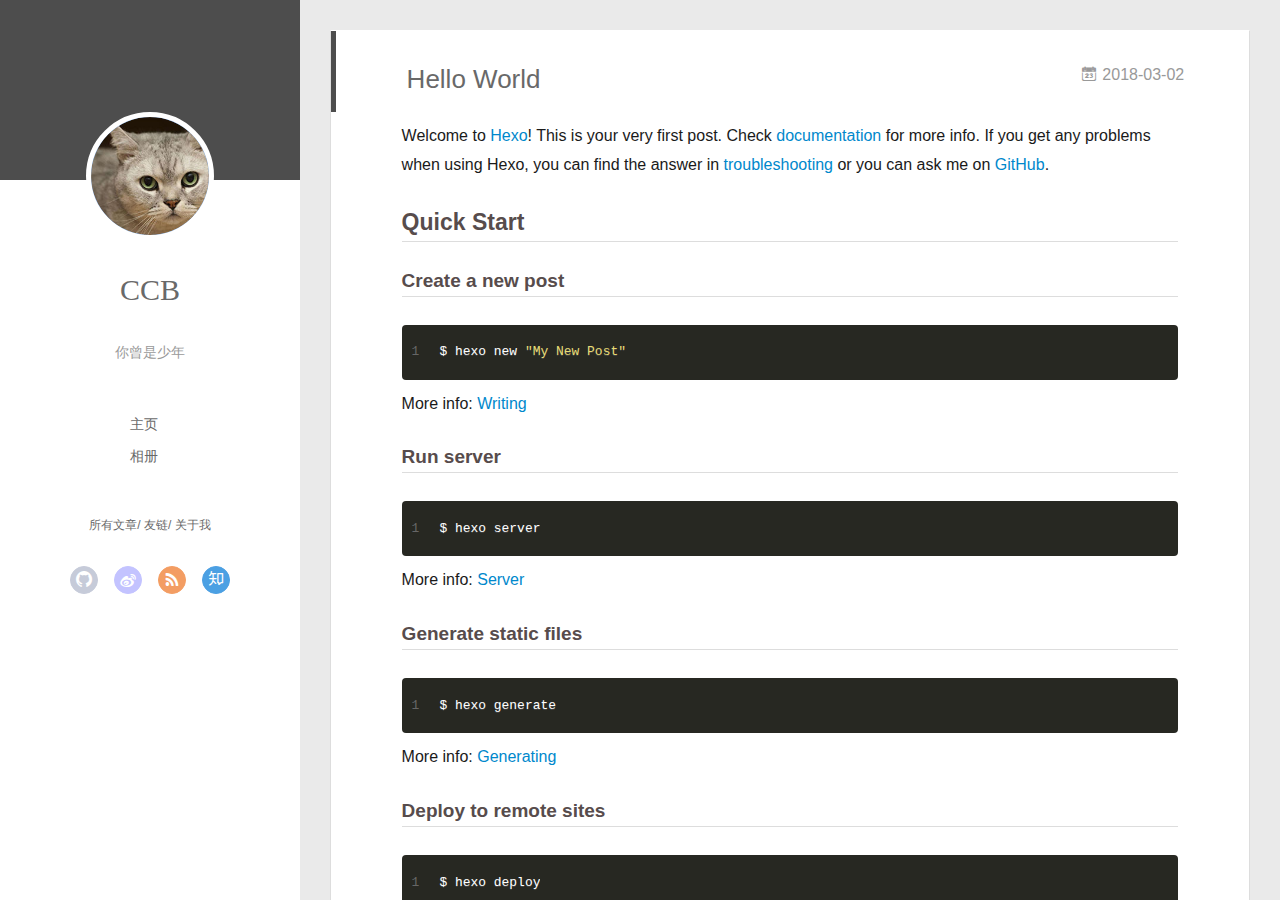
==== commit 9a638441: "Site updated: 2018-03-05 12:39:47" ====
--- a/index.html
+++ b/index.html
@@ -47,6 +47,8 @@
 		<hgroup>
 		  <h1 class="header-author"><a href="/">CCB</a></h1>
 		</hgroup>
+		
+		<p class="header-subtitle">你曾是少年</p>
 		
 
 		<nav class="header-menu">
@@ -105,6 +107,8 @@
 			<hgroup>
 			  <h1 class="header-author js-header-author">CCB</h1>
 			</hgroup>
+			
+			<p class="header-subtitle"><i class="icon icon-quo-left"></i>你曾是少年<i class="icon icon-quo-right"></i></p>
 			
 			
 			
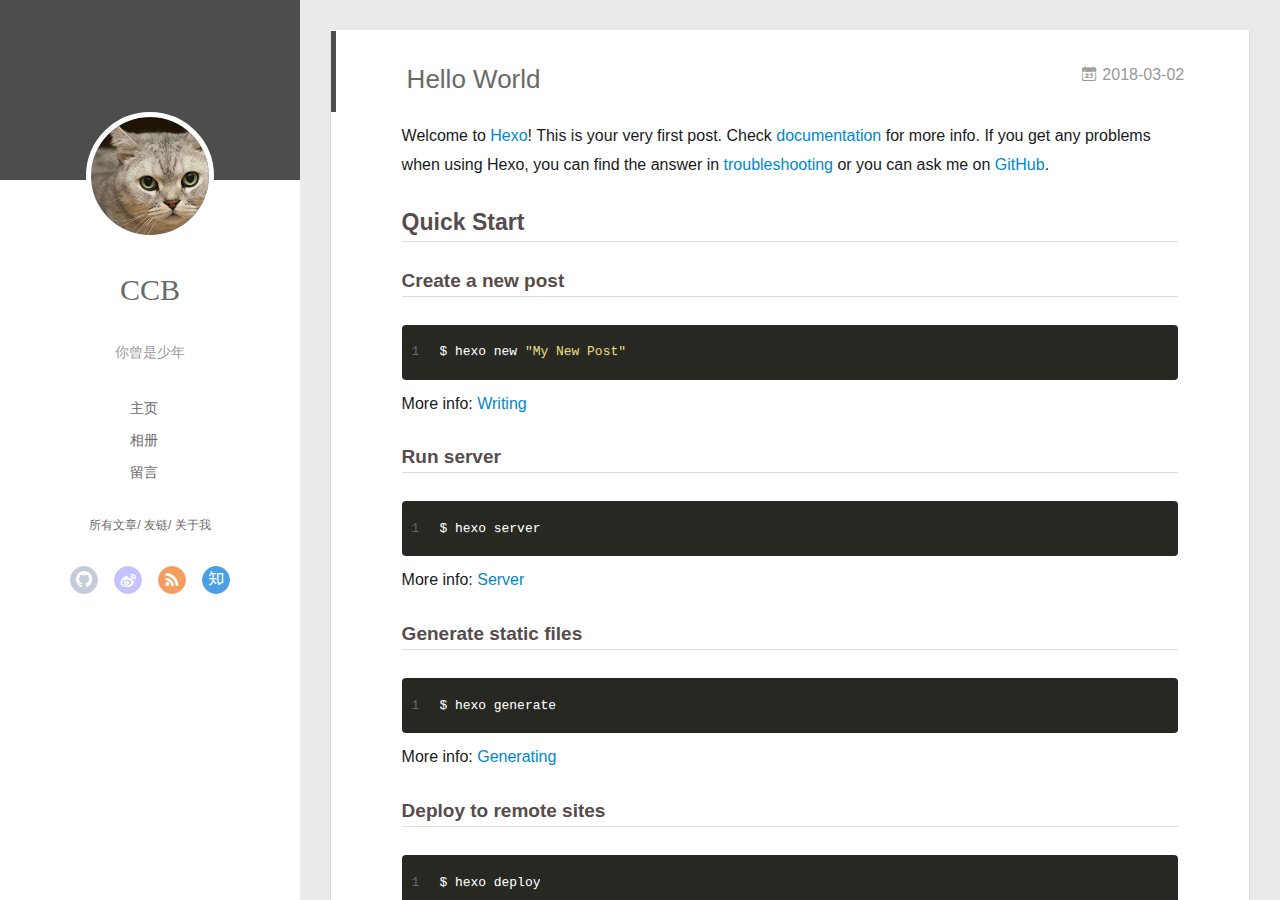
==== commit 1b6e066f: "Site updated: 2018-03-05 14:46:57" ====
--- a/index.html
+++ b/index.html
@@ -56,7 +56,9 @@
 			
 				<li><a href="/">主页</a></li>
 	        
-				<li><a href="/photos/">相册</a></li>
+				<li><a href="/photos">相册</a></li>
+	        
+				<li><a href="/guestbook">留言</a></li>
 	        
 			</ul>
 		</nav>
@@ -116,6 +118,8 @@
 			
 				
 			
+				
+			
 			
 			
 			<nav class="header-nav">
@@ -133,12 +137,14 @@
 			</nav>
 
 			<nav class="header-menu js-header-menu">
-				<ul style="width: 50%">
+				<ul style="width: 70%">
 				
 				
-					<li style="width: 50%"><a href="/">主页</a></li>
-		        
-					<li style="width: 50%"><a href="/photos/">相册</a></li>
+					<li style="width: 33.333333333333336%"><a href="/">主页</a></li>
+		        
+					<li style="width: 33.333333333333336%"><a href="/photos">相册</a></li>
+		        
+					<li style="width: 33.333333333333336%"><a href="/guestbook">留言</a></li>
 		        
 				</ul>
 			</nav>
@@ -224,7 +230,6 @@
 
 
 
-
   
     <article id="post-你好，Hexo" class="article article-type-post  article-index" itemscope itemprop="blogPost">
   <div class="article-inner">
@@ -283,7 +288,6 @@
         
     </div>
 </aside>
-
 
 
 
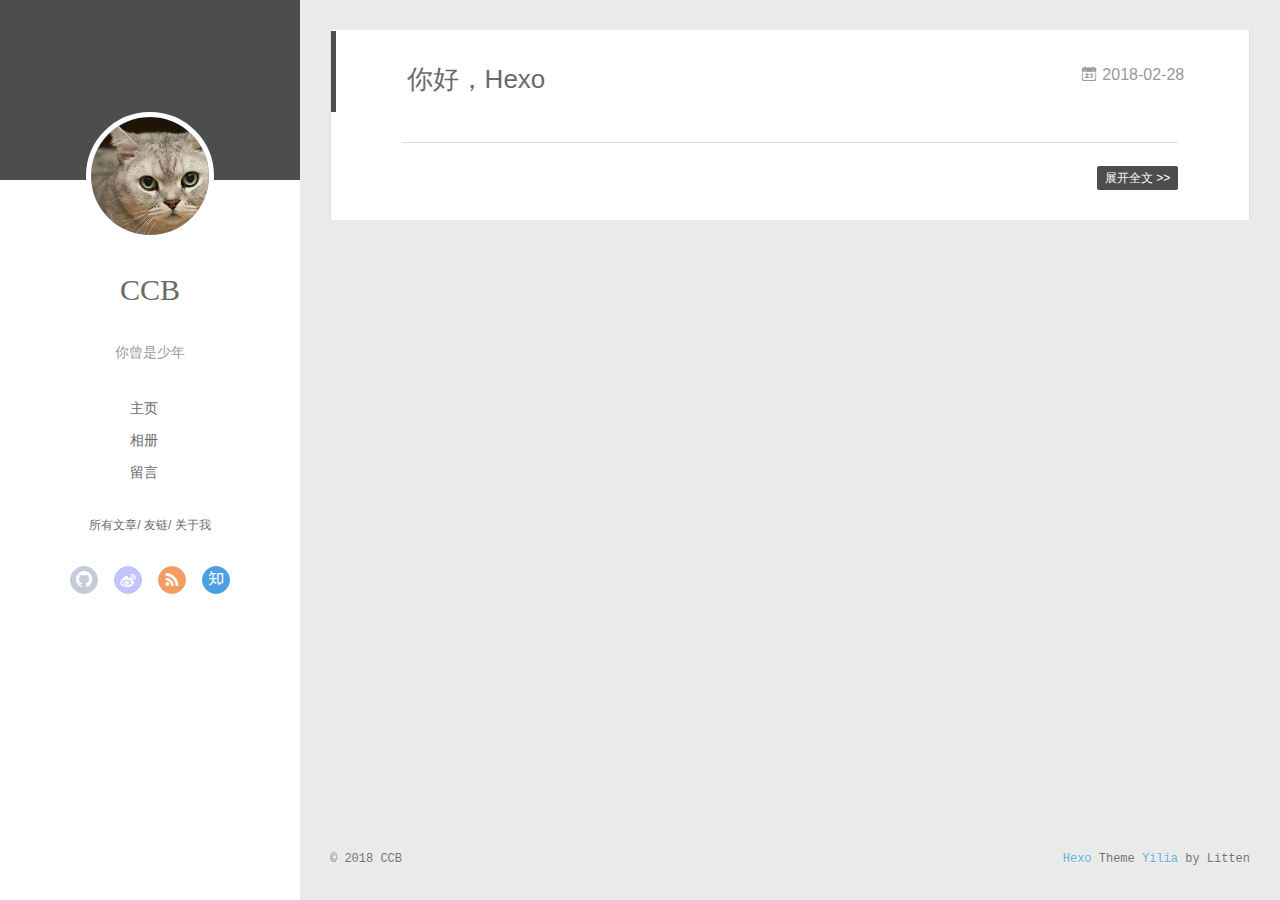
==== commit f30b6a12: "Site updated: 2018-03-06 20:09:31" ====
--- a/index.html
+++ b/index.html
@@ -160,76 +160,6 @@
           </div>
           <div id="js-content" class="content-ll">
             
-  
-    <article id="post-hello-world" class="article article-type-post  article-index" itemscope itemprop="blogPost">
-  <div class="article-inner">
-    
-      <header class="article-header">
-        
-  
-    <h1 itemprop="name">
-      <a class="article-title" href="/2018/03/02/hello-world/">Hello World</a>
-    </h1>
-  
-
-        
-        <a href="/2018/03/02/hello-world/" class="archive-article-date">
-  	<time datetime="2018-03-02T03:32:11.228Z" itemprop="datePublished"><i class="icon-calendar icon"></i>2018-03-02</time>
-</a>
-        
-      </header>
-    
-    <div class="article-entry" itemprop="articleBody">
-      
-        <p>Welcome to <a href="https://hexo.io/" target="_blank" rel="noopener">Hexo</a>! This is your very first post. Check <a href="https://hexo.io/docs/" target="_blank" rel="noopener">documentation</a> for more info. If you get any problems when using Hexo, you can find the answer in <a href="https://hexo.io/docs/troubleshooting.html" target="_blank" rel="noopener">troubleshooting</a> or you can ask me on <a href="https://github.com/hexojs/hexo/issues" target="_blank" rel="noopener">GitHub</a>.</p>
-<h2 id="Quick-Start"><a href="#Quick-Start" class="headerlink" title="Quick Start"></a>Quick Start</h2><h3 id="Create-a-new-post"><a href="#Create-a-new-post" class="headerlink" title="Create a new post"></a>Create a new post</h3><figure class="highlight bash"><table><tr><td class="gutter"><pre><span class="line">1</span><br></pre></td><td class="code"><pre><span class="line">$ hexo new <span class="string">"My New Post"</span></span><br></pre></td></tr></table></figure>
-<p>More info: <a href="https://hexo.io/docs/writing.html" target="_blank" rel="noopener">Writing</a></p>
-<h3 id="Run-server"><a href="#Run-server" class="headerlink" title="Run server"></a>Run server</h3><figure class="highlight bash"><table><tr><td class="gutter"><pre><span class="line">1</span><br></pre></td><td class="code"><pre><span class="line">$ hexo server</span><br></pre></td></tr></table></figure>
-<p>More info: <a href="https://hexo.io/docs/server.html" target="_blank" rel="noopener">Server</a></p>
-<h3 id="Generate-static-files"><a href="#Generate-static-files" class="headerlink" title="Generate static files"></a>Generate static files</h3><figure class="highlight bash"><table><tr><td class="gutter"><pre><span class="line">1</span><br></pre></td><td class="code"><pre><span class="line">$ hexo generate</span><br></pre></td></tr></table></figure>
-<p>More info: <a href="https://hexo.io/docs/generating.html" target="_blank" rel="noopener">Generating</a></p>
-<h3 id="Deploy-to-remote-sites"><a href="#Deploy-to-remote-sites" class="headerlink" title="Deploy to remote sites"></a>Deploy to remote sites</h3><figure class="highlight bash"><table><tr><td class="gutter"><pre><span class="line">1</span><br></pre></td><td class="code"><pre><span class="line">$ hexo deploy</span><br></pre></td></tr></table></figure>
-<p>More info: <a href="https://hexo.io/docs/deployment.html" target="_blank" rel="noopener">Deployment</a></p>
-
-      
-
-      
-    </div>
-    <div class="article-info article-info-index">
-      
-      
-      
-
-      
-        <p class="article-more-link">
-          <a class="article-more-a" href="/2018/03/02/hello-world/">展开全文 >></a>
-        </p>
-      
-
-      
-      <div class="clearfix"></div>
-    </div>
-  </div>
-</article>
-
-<aside class="wrap-side-operation">
-    <div class="mod-side-operation">
-        
-        <div class="jump-container" id="js-jump-container" style="display:none;">
-            <a href="javascript:void(0)" class="mod-side-operation__jump-to-top">
-                <i class="icon-font icon-back"></i>
-            </a>
-            <div id="js-jump-plan-container" class="jump-plan-container" style="top: -11px;">
-                <i class="icon-font icon-plane jump-plane"></i>
-            </div>
-        </div>
-        
-        
-    </div>
-</aside>
-
-
-
   
     <article id="post-你好，Hexo" class="article article-type-post  article-index" itemscope itemprop="blogPost">
   <div class="article-inner">
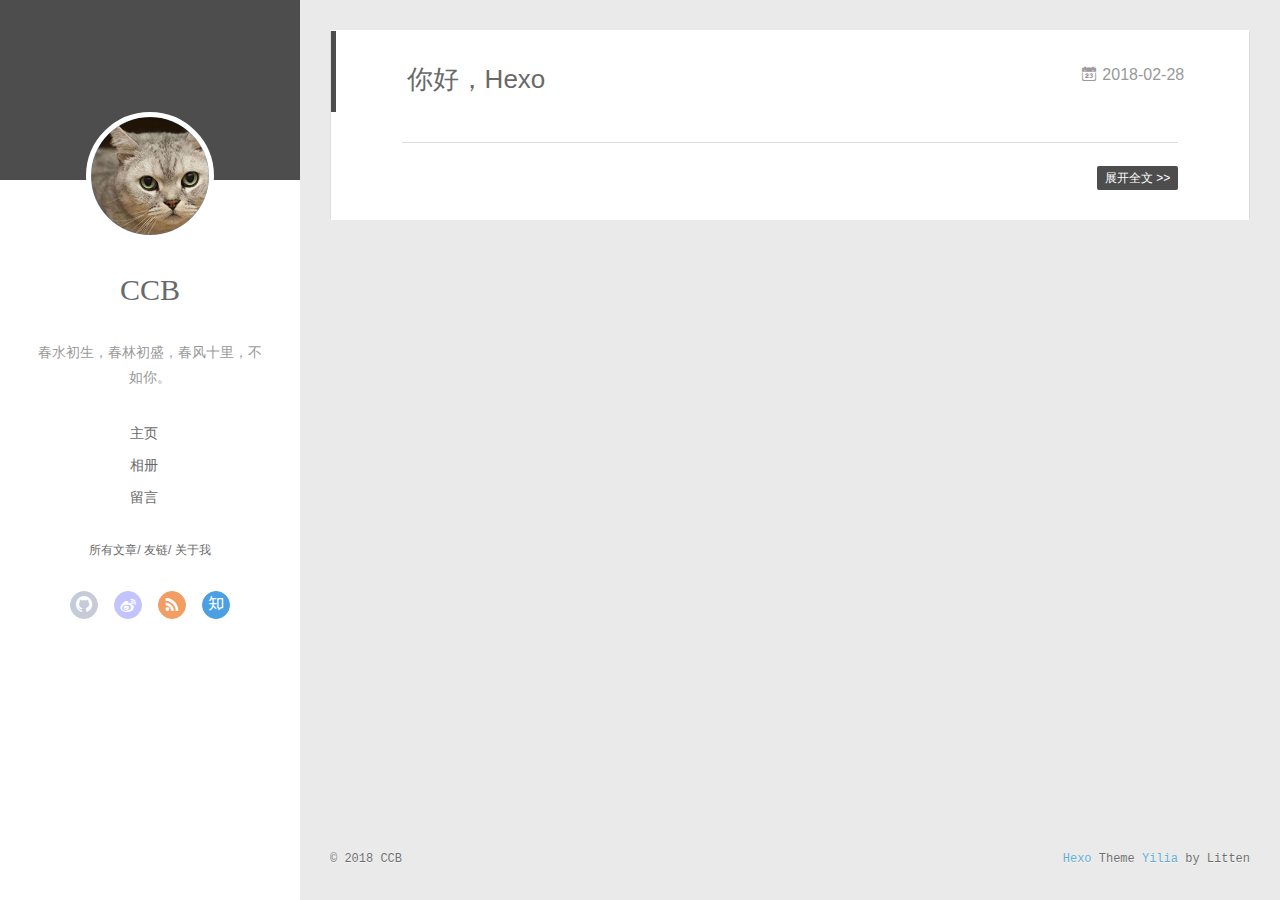
==== commit 27418634: "Site updated: 2018-03-06 23:54:44" ====
--- a/index.html
+++ b/index.html
@@ -48,7 +48,7 @@
 		  <h1 class="header-author"><a href="/">CCB</a></h1>
 		</hgroup>
 		
-		<p class="header-subtitle">你曾是少年</p>
+		<p class="header-subtitle">春水初生，春林初盛，春风十里，不如你。</p>
 		
 
 		<nav class="header-menu">
@@ -110,7 +110,7 @@
 			  <h1 class="header-author js-header-author">CCB</h1>
 			</hgroup>
 			
-			<p class="header-subtitle"><i class="icon icon-quo-left"></i>你曾是少年<i class="icon icon-quo-right"></i></p>
+			<p class="header-subtitle"><i class="icon icon-quo-left"></i>春水初生，春林初盛，春风十里，不如你。<i class="icon icon-quo-right"></i></p>
 			
 			
 			
